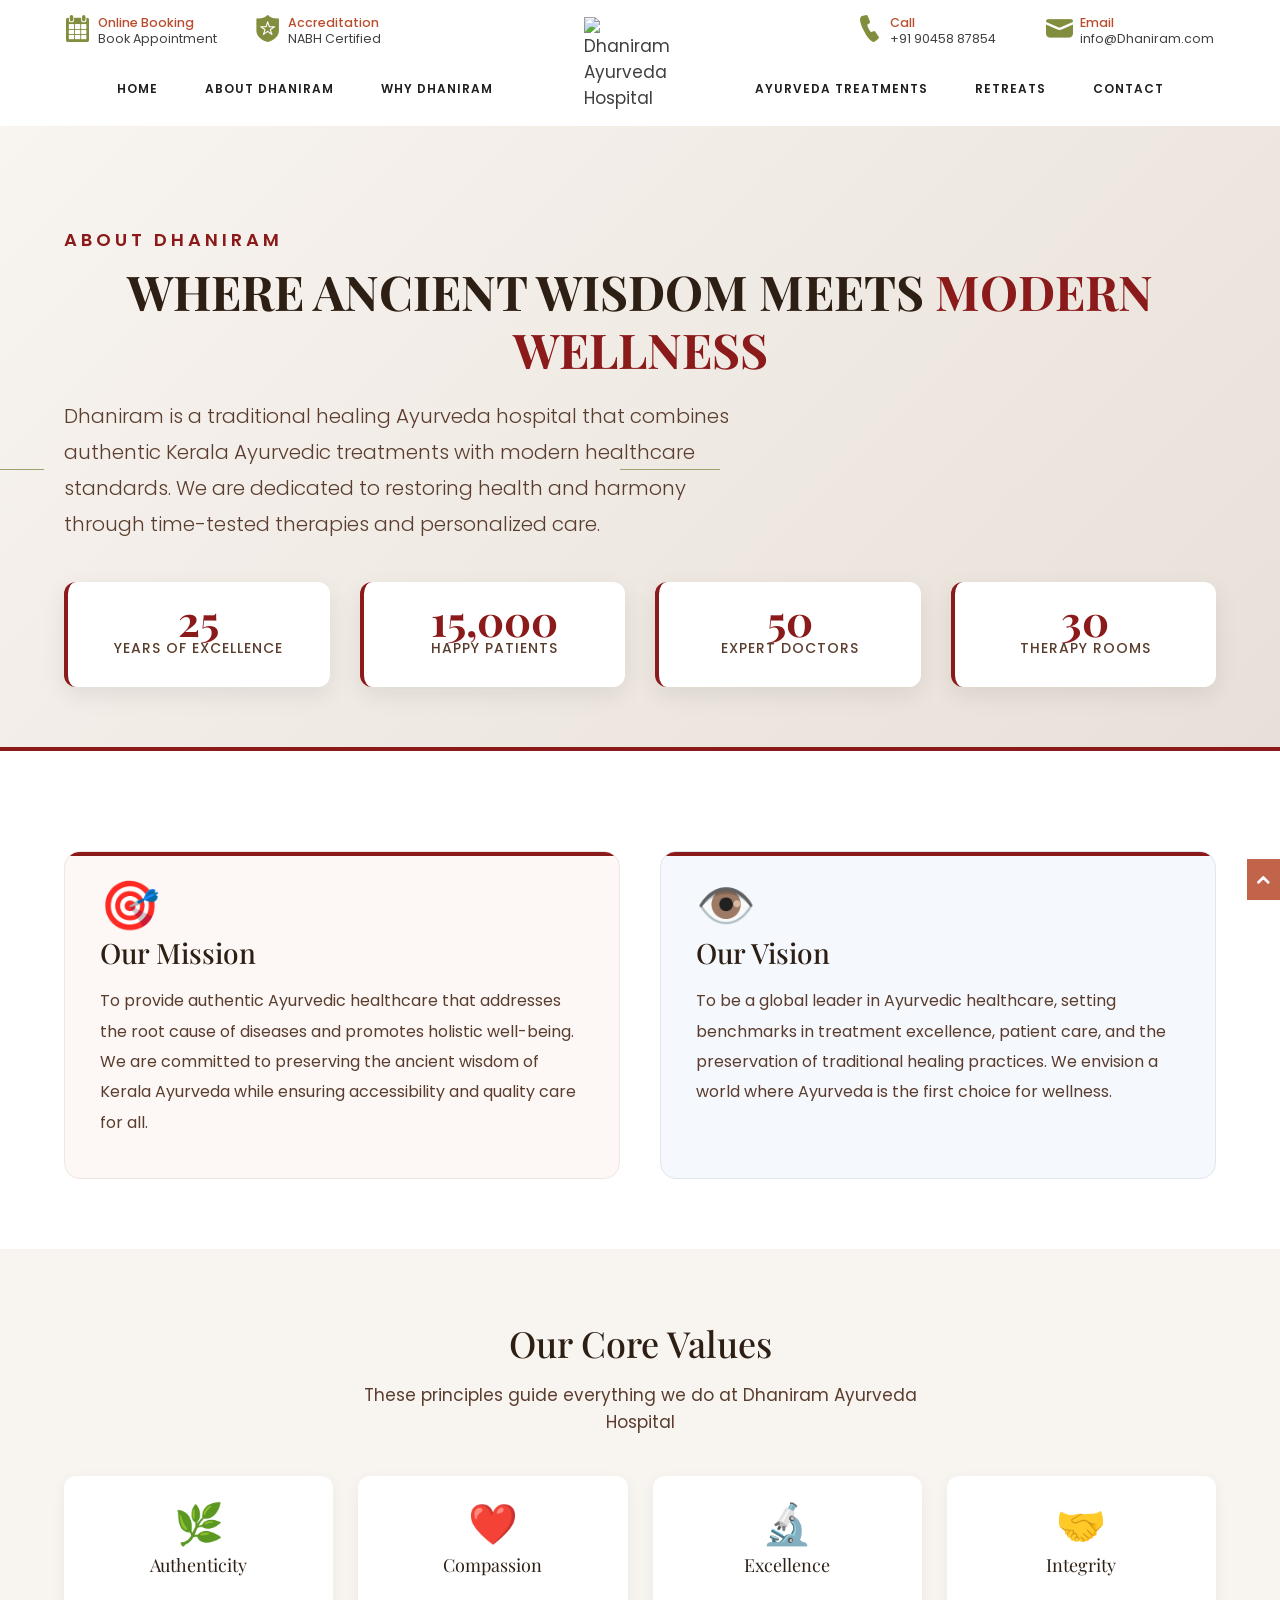
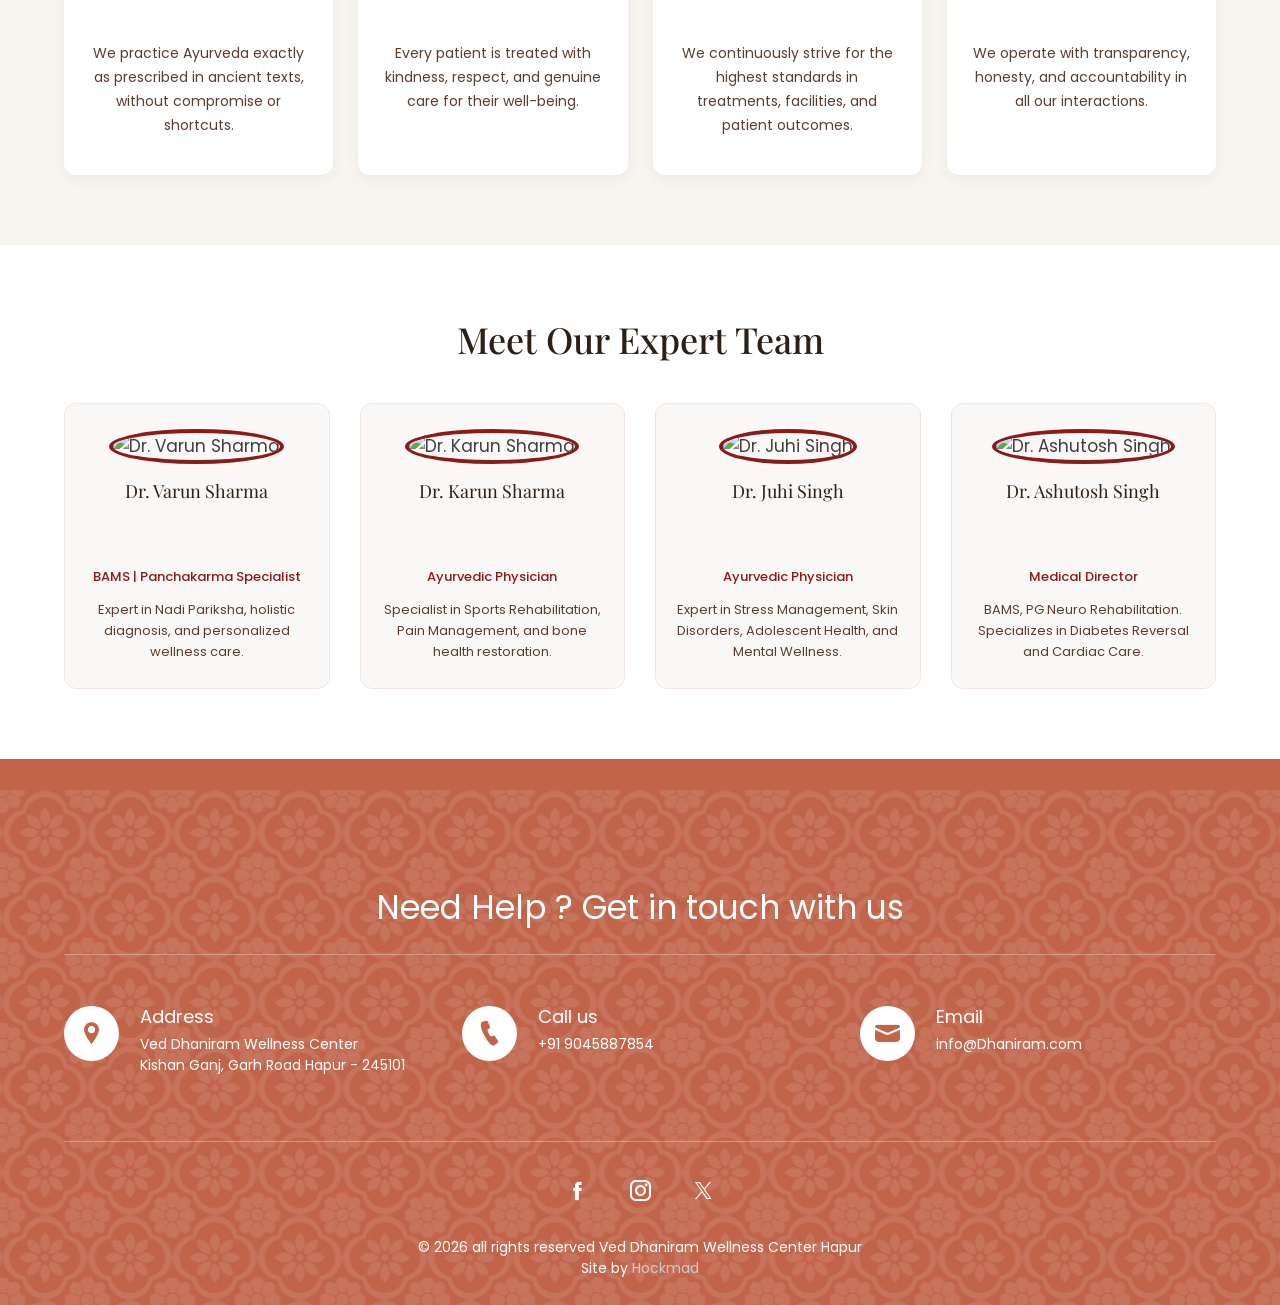
==== about.html @ 6f66ebea "Update about.html" ====
<!DOCTYPE html>
<html lang="en">

<head>
    <!-- End Google Tag Manager -->
    <meta charset="utf-8">
    <title>About Us - Dhaniram Kerala Ayurveda Hospital | Best Ayurveda Treatment Centre in Hapur, Hapur & Noida</title>
    <meta name="description"
        content="Dhaniram is a NABH Certified Kerala Ayurveda Hospital offering authentic Panchakarma, rejuvenation therapies, and specialized Ayurvedic treatments in Hapur, Hapur, Noida, and Hapur by experienced Kerala doctors." />
    <meta name="author" content="Dhaniram Ayurveda Centre">
    <link rel="shortcut icon" href="img/fav.ico">
    <meta name="viewport" content="width=device-width, initial-scale=1, maximum-scale=1" />
    <link href="css/main.css" rel="stylesheet" type="text/css">
    <link href="css/icofont.min.css" rel="stylesheet" type="text/css">
    <link href="css/navigation.css" rel="stylesheet" type="text/css">
    <link href="css/image-video-lightbox.css" rel="stylesheet" type="text/css">
    <link href="css/lightslider.css" rel="stylesheet" type="text/css">
    <link rel="preconnect" href="https://fonts.googleapis.com">
    <link rel="preconnect" href="https://fonts.gstatic.com" crossorigin>
    <link
        href="https://fonts.googleapis.com/css2?family=Playfair+Display:ital,wght@0,400..900;1,400..900&family=Poppins:ital,wght@0,100;0,200;0,300;0,400;0,500;0,600;0,700;0,800;0,900;1,100;1,200;1,300;1,400;1,500;1,600;1,700;1,800;1,900&display=swap"
        rel="stylesheet">

    <!-- Google tag (gtag.js) - Google Analytics -->
    <script async src="https://www.googletagmanager.com/gtag/js?id=UA-247515665-1">
    </script>
    <script>
        window.dataLayer = window.dataLayer || [];

        function gtag() {
            dataLayer.push(arguments);
        }
        gtag('js', new Date());
        gtag('config', 'UA-247515665-1');
    </script>

    <!--fix nav -->
    <script type="text/javascript" src="js/fix_nav.js"></script>
    <script type="text/javascript">
        $(document).ready(function () {

            var sidebar = $('.logowrap');
            var top = sidebar.offset().top - parseFloat(sidebar.css('marginTop'));

            $(window).scroll(function (event) {
                var ypos = $(this).scrollTop();
                if (ypos >= top) {
                    sidebar.addClass('fixed');
                } else {
                    sidebar.removeClass('fixed');
                }
            });



        });
    </script>

    <!--menu -->
    <script>
        $(function () {
            var html = $('html, body'),
                navContainer = $('.nav-container'),
                navToggle = $('.nav-toggle'),
                navDropdownToggle = $('.has-dropdown');

            // Nav toggle
            navToggle.on('click', function (e) {
                var $this = $(this);
                e.preventDefault();
                $this.toggleClass('is-active');
                navContainer.toggleClass('is-visible');
                html.toggleClass('nav-open');
            });

            // Nav dropdown toggle
            navDropdownToggle.on('click', function () {
                var $this = $(this);
                $this.toggleClass('is-active').children('ul').toggleClass('is-visible');
            });

            // Prevent click events from firing on children of navDropdownToggle
            navDropdownToggle.on('click', '*', function (e) {
                e.stopPropagation();
            });
        });
    </script>
    <!--menu end -->

    <style>
        /* ===== ABOUT PAGE CUSTOM STYLES ===== */
        .about-hero {
            padding: 100px 0 60px 0;
            background: linear-gradient(135deg, #f8f4f0 0%, #e8e0d8 100%);
            border-bottom: 4px solid #8b1a1a;
            margin-top: 0;
        }

        .about-hero .fixwrap {
            position: relative;
            z-index: 2;
        }

        .about-hero::before {
            content: '';
            position: absolute;
            top: 0;
            left: 0;
            right: 0;
            bottom: 0;
            /* background: url('https://res.cloudinary.com/kgqfbt78/image/upload/v1784278260/pic1_as47kx.jpg') center/cover no-repeat; */
            opacity: 0.08;
            z-index: 0;
        }

        .about-hero .heading {
            font-size: 18px;
            letter-spacing: 4px;
            text-transform: uppercase;
            color: #8b1a1a;
            font-weight: 600;
            display: block;
            margin-bottom: 10px;
        }

        .about-hero h1 {
            font-size: 48px;
            font-weight: 700;
            color: #2d1f14;
            font-family: 'Playfair Display', serif;
            margin-bottom: 20px;
            line-height: 1.2;
        }

        .about-hero h1 span {
            color: #8b1a1a;
        }

        .about-hero .subtitle {
            font-size: 20px;
            color: #5a3d2e;
            max-width: 700px;
            line-height: 1.8;
            font-weight: 300;
        }

        .about-stats {
            display: flex;
            gap: 30px;
            margin-top: 40px;
            flex-wrap: wrap;
        }

        .about-stats .stat-item {
            background: white;
            padding: 25px 35px;
            border-radius: 12px;
            box-shadow: 0 8px 25px rgba(0,0,0,0.08);
            text-align: center;
            flex: 1;
            min-width: 140px;
            transition: transform 0.3s ease, box-shadow 0.3s ease;
            border-left: 4px solid #8b1a1a;
        }

        .about-stats .stat-item:hover {
            transform: translateY(-5px);
            box-shadow: 0 15px 40px rgba(0,0,0,0.12);
        }

        .about-stats .stat-item .number {
            font-size: 42px;
            font-weight: 700;
            color: #8b1a1a;
            font-family: 'Playfair Display', serif;
            display: block;
        }

        .about-stats .stat-item .label {
            font-size: 14px;
            color: #5a3d2e;
            font-weight: 500;
            text-transform: uppercase;
            letter-spacing: 1px;
        }

        /* Mission Vision Section */
        .mission-vision {
            padding: 70px 0;
            background: white;
        }

        .mission-vision .mv-grid {
            display: grid;
            grid-template-columns: 1fr 1fr;
            gap: 40px;
            margin-top: 30px;
        }

        .mission-vision .mv-box {
            padding: 40px 35px;
            border-radius: 16px;
            transition: all 0.4s ease;
            position: relative;
            overflow: hidden;
        }

        .mission-vision .mv-box::before {
            content: '';
            position: absolute;
            top: 0;
            left: 0;
            right: 0;
            height: 4px;
            background: #8b1a1a;
            transition: height 0.4s ease;
        }

        .mission-vision .mv-box:hover::before {
            height: 6px;
        }

        .mission-vision .mv-box.mission {
            background: #fdf8f5;
            border: 1px solid #f0e6df;
        }

        .mission-vision .mv-box.vision {
            background: #f5f8fd;
            border: 1px solid #dfe6f0;
        }

        .mission-vision .mv-box .icon {
            font-size: 48px;
            color: #8b1a1a;
            margin-bottom: 15px;
            display: block;
        }

        .mission-vision .mv-box h3 {
            font-size: 28px;
            font-family: 'Playfair Display', serif;
            color: #2d1f14;
            margin-bottom: 15px;
        }

        .mission-vision .mv-box p {
            color: #5a3d2e;
            line-height: 1.9;
            font-size: 16px;
        }

        /* Values Section */
        .values-section {
            padding: 70px 0;
            background: #f8f4f0;
        }

        .values-section .section-title {
            text-align: center;
            font-size: 36px;
            font-family: 'Playfair Display', serif;
            color: #2d1f14;
            margin-bottom: 15px;
        }

        .values-section .section-subtitle {
            text-align: center;
            color: #5a3d2e;
            max-width: 600px;
            margin: 0 auto 40px auto;
            font-size: 17px;
        }

        .values-grid {
            display: grid;
            grid-template-columns: repeat(4, 1fr);
            gap: 25px;
        }

        .values-grid .value-item {
            background: white;
            padding: 35px 25px;
            text-align: center;
            border-radius: 12px;
            box-shadow: 0 4px 15px rgba(0,0,0,0.05);
            transition: all 0.3s ease;
            border-bottom: 3px solid transparent;
        }

        .values-grid .value-item:hover {
            transform: translateY(-8px);
            box-shadow: 0 12px 35px rgba(0,0,0,0.1);
            border-bottom-color: #8b1a1a;
        }

        .values-grid .value-item .icon {
            font-size: 40px;
            color: #8b1a1a;
            display: block;
            margin-bottom: 15px;
        }

        .values-grid .value-item h4 {
            font-size: 18px;
            color: #2d1f14;
            margin-bottom: 10px;
        }

        .values-grid .value-item p {
            font-size: 14px;
            color: #5a3d2e;
            line-height: 1.7;
        }

        /* Team Section */
        .team-about {
            padding: 70px 0;
            background: white;
        }

        .team-about .section-title {
            text-align: center;
            font-size: 36px;
            font-family: 'Playfair Display', serif;
            color: #2d1f14;
            margin-bottom: 40px;
        }

        .team-about .team-grid {
            display: grid;
            grid-template-columns: repeat(4, 1fr);
            gap: 30px;
        }

        .team-about .team-card {
            text-align: center;
            padding: 25px 20px;
            border-radius: 12px;
            transition: all 0.3s ease;
            background: #faf8f6;
            border: 1px solid #f0e6df;
        }

        .team-about .team-card:hover {
            transform: translateY(-5px);
            box-shadow: 0 10px 30px rgba(0,0,0,0.08);
        }

        .team-about .team-card img {
            width: 120px;
            height: 120px;
            border-radius: 50%;
            object-fit: cover;
            border: 4px solid #8b1a1a;
            margin-bottom: 15px;
        }

        .team-about .team-card h4 {
            font-size: 18px;
            color: #2d1f14;
            margin-bottom: 5px;
        }

        .team-about .team-card .designation {
            font-size: 13px;
            color: #8b1a1a;
            font-weight: 500;
        }

        .team-about .team-card p {
            font-size: 13px;
            color: #5a3d2e;
            margin-top: 10px;
            line-height: 1.6;
        }

        /* Responsive */
        @media (max-width: 1024px) {
            .values-grid { grid-template-columns: repeat(2, 1fr); }
            .team-about .team-grid { grid-template-columns: repeat(2, 1fr); }
        }

        @media (max-width: 768px) {
            .about-hero { padding: 80px 0 40px 0; }
            .about-hero h1 { font-size: 32px; }
            .about-stats { flex-direction: column; }
            .about-stats .stat-item { min-width: auto; }
            .mission-vision .mv-grid { grid-template-columns: 1fr; }
            .values-grid { grid-template-columns: 1fr 1fr; }
            .team-about .team-grid { grid-template-columns: 1fr 1fr; }
        }

        @media (max-width: 480px) {
            .values-grid { grid-template-columns: 1fr; }
            .team-about .team-grid { grid-template-columns: 1fr; }
            .about-hero h1 { font-size: 26px; }
            .about-hero .subtitle { font-size: 16px; }
        }

        /* Animations */
        .fade-in {
            opacity: 0;
            transform: translateY(30px);
            transition: opacity 0.6s ease, transform 0.6s ease;
        }

        .fade-in.visible {
            opacity: 1;
            transform: translateY(0);
        }

        .fade-in.delay-1 { transition-delay: 0.1s; }
        .fade-in.delay-2 { transition-delay: 0.2s; }
        .fade-in.delay-3 { transition-delay: 0.3s; }
        .fade-in.delay-4 { transition-delay: 0.4s; }
    </style>

</head>

<body>
    <!-- Google Tag Manager (noscript) -->
    <noscript><iframe src="https://www.googletagmanager.com/ns.html?id=GTM-WTBFT28H" height="0" width="0"
            style="display:none;visibility:hidden"></iframe></noscript>
    <!-- End Google Tag Manager (noscript) -->

    <!-- ====== TOP BAR ====== -->
    <div class="top1bar">
        <div class="top1bar-cells"><i class="icofont-ui-calendar"></i><strong>Online Booking</strong> Book Appointment
        </div>
        <div class="top1bar-cells"><i class="icofont-cop-badge"></i><strong>Accreditation</strong>NABH Certified</div>
        <div class="top1bar-cells"><i class="icofont-ui-call"></i><strong>Call</strong>+91 90458 87854</div>
        <div class="top1bar-cells"><i class="icofont-ui-message"></i><strong>Email</strong>info@Dhaniram.com</div>
    </div>

    <!-- ====== NAVBAR / LOGO ====== -->
    <div class="logowrap">
        <div class="mob-logo"><a href="http://www.Dhaniram.com"><img
                    src="https://res.cloudinary.com/kgqfbt78/image/upload/v1784277802/WhatsApp_Image_2026-07-16_at_21.31.47_lyb95e.jpg"
                    width="145" height="121" alt="Dhaniram ayurveda hospital logo"></a></div>
        <div class="callbtn"><a href="tel:+917042350500"></a></div>
        <div id="menu">
            <nav class="nav is-fixed" role="navigation">
                <div class="wrapper wrapper-flush">
                    <button class="nav-toggle">
                        <div class="icon-menu"> <span class="line line-1"></span> <span class="line line-2"></span>
                            <span class="line line-3"></span> </div>
                    </button>
                    <div class="nav-container">
                        <ul class="nav-menu menu">
                            <li class="menu-item"> <a href="index.html" class="menu-link">Home</a> </li>
                            <li class="menu-item"> <a href="about.html" class="menu-link">About Dhaniram</a> </li>
                            <li class="menu-item"> <a href="dhaniram.html" class="menu-link">Why Dhaniram</a> </li>
                            <li class="logo"><img
                                    src="https://res.cloudinary.com/kgqfbt78/image/upload/v1784277802/WhatsApp_Image_2026-07-16_at_21.31.47_lyb95e.jpg"
                                    alt="Dhaniram Ayurveda Hospital"> </li>
                            <li class="menu-item"> <a href="#" class="menu-link">Ayurveda Treatments</a></li>
                            <li class="menu-item"> <a href="packages.html" class="menu-link">Retreats</a> </li>
                            <li class="menu-item"> <a href="contact-us.html" class="menu-link">Contact</a> </li>
                        </ul>
                    </div>
                </div>
            </nav>
        </div>
    </div>

    <!-- ====== ABOUT PAGE CONTENT ====== -->
    
    <!-- HERO SECTION -->
    <div class="about-hero">
        <div class="fixwrap">
            <span class="heading fade-in visible">About Dhaniram</span>
            <h1 class="fade-in visible delay-1">Where Ancient Wisdom Meets <span>Modern Wellness</span></h1>
            <p class="subtitle fade-in visible delay-2">
                Dhaniram is a traditional healing Ayurveda hospital that combines authentic Kerala Ayurvedic 
                treatments with modern healthcare standards. We are dedicated to restoring health and harmony 
                through time-tested therapies and personalized care.
            </p>

            <!-- Stats -->
            <div class="about-stats fade-in visible delay-3">
                <div class="stat-item">
                    <span class="number" data-count="25">0</span>
                    <span class="label">Years of Excellence</span>
                </div>
                <div class="stat-item">
                    <span class="number" data-count="15000">0</span>
                    <span class="label">Happy Patients</span>
                </div>
                <div class="stat-item">
                    <span class="number" data-count="50">0</span>
                    <span class="label">Expert Doctors</span>
                </div>
                <div class="stat-item">
                    <span class="number" data-count="30">0</span>
                    <span class="label">Therapy Rooms</span>
                </div>
            </div>
        </div>
    </div>

    <!-- MISSION & VISION -->
    <div class="mission-vision">
        <div class="fixwrap">
            <div class="mv-grid">
                <div class="mv-box mission fade-in">
                    <span class="icon">🎯</span>
                    <h3>Our Mission</h3>
                    <p>
                        To provide authentic Ayurvedic healthcare that addresses the root cause of diseases 
                        and promotes holistic well-being. We are committed to preserving the ancient wisdom 
                        of Kerala Ayurveda while ensuring accessibility and quality care for all.
                    </p>
                </div>
                <div class="mv-box vision fade-in delay-1">
                    <span class="icon">👁️</span>
                    <h3>Our Vision</h3>
                    <p>
                        To be a global leader in Ayurvedic healthcare, setting benchmarks in treatment 
                        excellence, patient care, and the preservation of traditional healing practices. 
                        We envision a world where Ayurveda is the first choice for wellness.
                    </p>
                </div>
            </div>
        </div>
    </div>

    <!-- VALUES -->
    <div class="values-section">
        <div class="fixwrap">
            <h2 class="section-title fade-in">Our Core Values</h2>
            <p class="section-subtitle fade-in delay-1">
                These principles guide everything we do at Dhaniram Ayurveda Hospital
            </p>
            <div class="values-grid">
                <div class="value-item fade-in">
                    <span class="icon">🌿</span>
                    <h4>Authenticity</h4>
                    <p>We practice Ayurveda exactly as prescribed in ancient texts, without compromise or shortcuts.</p>
                </div>
                <div class="value-item fade-in delay-1">
                    <span class="icon">❤️</span>
                    <h4>Compassion</h4>
                    <p>Every patient is treated with kindness, respect, and genuine care for their well-being.</p>
                </div>
                <div class="value-item fade-in delay-2">
                    <span class="icon">🔬</span>
                    <h4>Excellence</h4>
                    <p>We continuously strive for the highest standards in treatments, facilities, and patient outcomes.</p>
                </div>
                <div class="value-item fade-in delay-3">
                    <span class="icon">🤝</span>
                    <h4>Integrity</h4>
                    <p>We operate with transparency, honesty, and accountability in all our interactions.</p>
                </div>
            </div>
        </div>
    </div>

    <!-- OUR TEAM -->
    <div class="team-about">
        <div class="fixwrap">
            <h2 class="section-title fade-in">Meet Our Expert Team</h2>
            <div class="team-grid">
                <div class="team-card fade-in">
                    <img src="https://res.cloudinary.com/kgqfbt78/image/upload/v1784281268/doctor4_bwdzwc.jpg" alt="Dr. Varun Sharma">
                    <h4>Dr. Varun Sharma</h4>
                    <div class="designation">BAMS | Panchakarma Specialist</div>
                    <p>Expert in Nadi Pariksha, holistic diagnosis, and personalized wellness care.</p>
                </div>
                <div class="team-card fade-in delay-1">
                    <img src="https://res.cloudinary.com/kgqfbt78/image/upload/v1784281268/doctor3_ahp5kx.jpg" alt="Dr. Karun Sharma">
                    <h4>Dr. Karun Sharma</h4>
                    <div class="designation">Ayurvedic Physician</div>
                    <p>Specialist in Sports Rehabilitation, Pain Management, and bone health restoration.</p>
                </div>
                <div class="team-card fade-in delay-2">
                    <img src="https://res.cloudinary.com/kgqfbt78/image/upload/v1784281268/doctor1_mozckg.jpg" alt="Dr. Juhi Singh">
                    <h4>Dr. Juhi Singh</h4>
                    <div class="designation">Ayurvedic Physician</div>
                    <p>Expert in Stress Management, Skin Disorders, Adolescent Health, and Mental Wellness.</p>
                </div>
                <div class="team-card fade-in delay-3">
                    <img src="https://res.cloudinary.com/kgqfbt78/image/upload/v1784281741/doctor4_flq5jp.jpg" alt="Dr. Ashutosh Singh">
                    <h4>Dr. Ashutosh Singh</h4>
                    <div class="designation">Medical Director</div>
                    <p>BAMS, PG Neuro Rehabilitation. Specializes in Diabetes Reversal and Cardiac Care.</p>
                </div>
            </div>
        </div>
    </div>

    <!-- ====== FOOTER ====== -->
    <div class="footer-top">
        <div class="fixwrap">
            <div class="page-caption2">Need Help ? Get in touch with us</div>
            <div class="footer">
                <div class="footer-3-col"><i class="icofont-location-pin"></i><strong>Address</strong>Ved Dhaniram
                    Wellness Center<br> Kishan Ganj, Garh Road Hapur - 245101</div>
                <div class="footer-3-col"><i class="icofont-ui-call"></i><strong>Call us</strong>+91 9045887854</div>
                <div class="footer-3-col"><i class="icofont-ui-message"></i><strong>Email</strong> info@Dhaniram.com
                </div>
            </div>
            <div class="social"> <a href="https://www.facebook.com/DhaniramAyurvedic/" target="_blank"><i
                        class="icofont-facebook"></i></a><a href="https://www.instagram.com/Dhaniramayurveda/"
                    target="_blank"><i class="icofont-instagram"></i></a><a href="https://x.com/Dhaniram1"
                    target="_blank"><i class="icofont-x"></i></a></div>
            <br> © 2026 all rights reserved Ved Dhaniram Wellness Center Hapur<br> Site by <a
                href="https://www.hockmad.in" title="Best Web Designer in India" target="_blank">Hockmad</a>
        </div>
    </div>

    <!-- ====== BACK TO TOP ====== -->
    <div id="back-top"><a href="#top"><i class="icofont-rounded-up"></i></a></div>

    <!-- ====== JAVASCRIPT FILES ====== -->
    <!-- slider jQuery -->
    <script type="text/javascript" src="js/slider/jquery.min.js"></script>
    <script type="text/javascript" src="js/slider/jquery.mobile.customized.min.js"></script>
    <script type="text/javascript" src="js/slider/jquery.easing.1.3.js"></script>
    <script type="text/javascript" src="js/slider/camera.js"></script>

    <!-- thumbslider jQuery -->
    <script src="js/lightslider/lightslider.js"></script>

    <!-- gallery lightbox -->
    <script src="js-lightbox/valde.min.js"></script>
    <script src="js-lightbox/glightbox.js"></script>
    <script>
        var lightbox = GLightbox();
        lightbox.on('open', (target) => {
            console.log("lightbox opened");
        });
        var lightboxDescription = GLightbox({
            selector: '.glightbox2',
        });
        var lightboxVideo = GLightbox({
            selector: '.glightbox3'
        });
        lightboxVideo.on('slide_changed', ({
            prev,
            current
        }) => {
            console.log("Prev slide", prev);
            console.log("Current slide", current);

            const {
                index,
                slide,
                player
            } = current;

            if (player) {
                if (!player.ready) {
                    player.on('ready', event => {});
                }
                player.on('play', event => {
                    console.log("Started play");
                });
                player.on('volumechange', event => {
                    console.log("Volume change");
                });
                player.on('ended', event => {
                    console.log("Video ended");
                });
            }
        });

        var lightboxInlineIframe = GLightbox({
            'selector': '.glightbox4'
        });
    </script>

    <!-- ====== ANIMATION & COUNTER SCRIPTS ====== -->
    <script>
        // ===== FADE IN ON SCROLL =====
        document.addEventListener('DOMContentLoaded', function() {
            const fadeElements = document.querySelectorAll('.fade-in');
            
            const observer = new IntersectionObserver((entries) => {
                entries.forEach(entry => {
                    if (entry.isIntersecting) {
                        entry.target.classList.add('visible');
                    }
                });
            }, {
                threshold: 0.1,
                rootMargin: '0px 0px -50px 0px'
            });

            fadeElements.forEach(el => {
                if (!el.classList.contains('visible')) {
                    observer.observe(el);
                }
            });
        });

        // ===== COUNTER ANIMATION =====
        document.addEventListener('DOMContentLoaded', function() {
            const counters = document.querySelectorAll('.stat-item .number');
            
            function animateCounter(counter) {
                const target = parseInt(counter.getAttribute('data-count'));
                const duration = 2000;
                const step = Math.max(1, Math.floor(target / 60));
                let current = 0;
                
                const updateCounter = () => {
                    current += step;
                    if (current >= target) {
                        counter.textContent = target.toLocaleString();
                        return;
                    }
                    counter.textContent = current.toLocaleString();
                    requestAnimationFrame(updateCounter);
                };
                
                // Start animation when stat item comes into view
                const parent = counter.closest('.stat-item');
                const observer = new IntersectionObserver((entries) => {
                    entries.forEach(entry => {
                        if (entry.isIntersecting && counter.textContent === '0') {
                            updateCounter();
                        }
                    });
                }, { threshold: 0.5 });
                
                observer.observe(parent);
            }
            
            counters.forEach(animateCounter);
        });
    </script>

</body>

</html>
---- css/main.css ----
@charset "utf-8";
@import "design.css";
@import "slider.css";
---- css/navigation.css ----
@charset "utf-8";
.wrapper-flush {
    width: 55px;
    float: right;
}

.nav {
    position: fixed;
    top: 0;
    width: 100%;
    z-index: 10000;
    left: 0;
    line-height: normal
}

.nav-container {
    position: fixed;
    top: 60px;
    z-index: 999;
    overflow-y: auto;
    visibility: hidden;
    width: 100%;
    height: 100%;
    min-height: 100%;
    margin: 0;
    padding: 0;
    -webkit-transition: all 311ms cubic-bezier(.645, .045, .355, 1) 0s;
    transition: all 311ms cubic-bezier(.645, .045, .355, 1) 0s;
    -webkit-transform: translateX(-100%);
    -ms-transform: translateX(-100%);
    transform: translateX(-100%);
    -webkit-overflow-scrolling: touch;
    left: 0
}

.nav-container.is-visible {
    visibility: visible;
    -webkit-transform: translateY(0);
    -ms-transform: translateY(0);
    transform: translateY(0)
}

.nav-toggle {
    line-height: 1;
    display: inline-block;
    padding: 1.25rem 1rem;
    z-index: 99999999;
    position: relative;
    border: none
}

button {
    background-color: rgba(0, 0, 0, 0);
    top: 0px;
    right: 37px;
}

button:active {
    border-style: none
}

.n-wrap.fixed button {
    top: -3px;
}

:focus {
    outline: -webkit-focus-ring-color auto 0
}

.nav-toggle .icon-menu {
    position: relative;
    display: inline-block;
    width: 28px;
    height: 20px;
    vertical-align: middle;
    fill: none
}

.icon-menu .line {
    position: absolute;
    left: 0;
    display: block;
    width: 100%;
    height: 2px;
    -webkit-transition: all .25s cubic-bezier(.645, .045, .355, 1);
    transition: all .25s cubic-bezier(.645, .045, .355, 1);
    -webkit-transition-timing-function: cubic-bezier(0.645, 0.045, 0.355, 1.000);
    transition-timing-function: cubic-bezier(0.645, 0.045, 0.355, 1.000);
    background-color: #cc5636
}

.icon-menu .line-1 {
    top: 0
}

.is-active .icon-menu .line-1 {
    -webkit-transform: translateY(8px) translateX(0) rotate(45deg);
    -ms-transform: translateY(8px) translateX(0) rotate(45deg);
    transform: translateY(8px) translateX(0) rotate(45deg);
    background-color: #6da222
}

.icon-menu .line-2 {
    top: 50%;
    margin-top: -2px;
    width: 130%;
    left: -8px;
}

.is-active .icon-menu .line-2 {
    opacity: 0
}

.icon-menu .line-3 {
    bottom: 0;
    top: 16.5px
}

.is-active .icon-menu .line-3 {
    -webkit-transform: translateY(-8px) translateX(0) rotate(-45deg);
    -ms-transform: translateY(-8px) translateX(0) rotate(-45deg);
    transform: translateY(-8px) translateX(0) rotate(-45deg);
    background-color: #6da222
}

.menu {
    list-style: none;
    margin: 0;
    padding: 0;
    text-align: left;
    background-color: none
}

.nav-menu {
    -webkit-user-select: none;
    -moz-user-select: none;
    -ms-user-select: none;
    user-select: none
}

.nav-menu>.menu-item:last-child {
    border-bottom-width: 1px;
    border-bottom-style: solid;
    border-bottom-color: rgba(255, 255, 255, 0.2)
}

.nav-menu>.menu-item.is-active,
.nav-menu>.menu-item:hover {
    color: #fff
}

.nav-menu .menu-link {
    display: block;
    text-decoration: none;
    color: #1F1F1F;
    font-size: 15px;
    font-weight: 600;
    letter-spacing: 1px;
    padding-right: 21px;
    padding-left: 21px;
    text-transform: uppercase;
}

.nav-menu .menu-link:hover {
    color: #c1644a;
}

.has-dropdown {
    position: relative;
    cursor: pointer;
    color: #ac4828;
}

.has-dropdown>.menu-link {
    display: inline-block;
}

.has-dropdown:after {
    font-size: 21px;
    position: absolute;
    top: 11px;
    right: 1rem;
    bottom: 0;
    content: "+";
    color: #fff;
    line-height: normal;
    font-weight: bold;
    width: 100%;
    display: block;
    text-align: right;
    height: 33px;
}

.has-dropdown.is-active:after {
    content: "\2013"
}

.nav-dropdown {
    display: none;
    padding-right: 7px;
    padding-left: 7px;
}

.has-dropdown.is-active>.nav-dropdown {
    display: block;
    background-color: #343434;
}

.nav-dropdown .nav-dropdown {}

.nav-dropdown .menu-item {
    border-bottom: solid 1px rgba(255, 255, 255, 0.1);
}

.nav-dropdown .menu-item:last-child {
    border: none;
}

.nav-dropdown .menu-link {
    padding-right: 21px;
    padding-left: 21px;
    padding-top: 9px;
    padding-bottom: 9px;
    font-size: 12px;
    font-weight: 400;
    color: #fff;
    text-transform: capitalize;
}

.nav-dropdown .menu-item .menu-link:hover {
    color: #fff;
    background-color: #c1644a;
}

.content {
    margin-top: 60px
}

.content .wrapper {
    padding: 1rem 0
}

.nav-megamenu {
    display: none;
}

.has-dropdown.is-active>.nav-megamenu {
    display: block;
    background-color: #17388b;
    padding-left: 4%;
}

.nav-megamenu .nav-megamenu {}

.nav-megamenu .menu-item {
    border-color: rgba(255, 255, 255, 0.5)
}

.deksopstart------------------------------------------------> {}

@media (min-width:960px) {
    .wrapper-flush {
        width: 100%;
        float: left;
    }
    .nav,
    .nav-container,
    .nav-container.is-visible {
        position: static;
        top: auto;
        left: auto;
        z-index: auto;
        -webkit-transform: translateX(0);
        -ms-transform: translateX(0);
        transform: translateX(0)
    }
    .nav-container,
    .nav-container.is-visible {
        visibility: visible;
        height: auto;
        min-height: 0;
        overflow-y: visible
    }
    .nav-toggle {
        display: none
    }
    .nav-menu>.menu-item,
    .nav-menu>.menu-item.is-active {
        display: inline-block;
        background-color: transparent;
        border: 0
    }
    .nav-menu>.menu-item:last-child {
        border: 0
    }
    .nav-menu .menu-item {
        -webkit-transition: background-color .15s ease-in-out, color .15s ease-in-out;
        transition: background-color .15s ease-in-out, color .15s ease-in-out
    }
    .has-dropdown:after {
        content: "+" !important
    }
    .nav-menu>.has-dropdown:after {
        position: absolute;
        top: 50%;
        right: -2px;
        width: 0;
        height: 0;
        margin-top: -2px;
        margin-left: 4px;
        content: "+";
        border-top-width: 5px;
        border-right-width: 5px;
        border-bottom-width: 0;
        border-left-width: 5px;
        border-top-style: solid;
        border-right-style: solid;
        border-bottom-style: solid;
        border-left-style: solid;
        border-top-color: #13b6fe;
        border-right-color: transparent;
        border-bottom-color: transparent;
        border-left-color: transparent;
        display: none
    }
    .has-dropdown>.menu-link {
        padding-right: auto
    }
    .nav-dropdown {
        display: block;
        opacity: 0;
        position: absolute;
        top: 175%;
        width: 290px;
        margin: 0;
        background-color: #535736;
        visibility: hidden;
        text-transform: capitalize;
        padding-top: 21px;
        padding-bottom: 11px;
        transform: translateX(0px) translateY(11px);
        transition: all ease 311ms;
        box-shadow: 0 15px 11px -11px #000;
        border-radius: 5px;
    }
    .nav-dropdown:before {
        border: 11px solid rgba(255, 255, 255, 0);
        border-bottom-color: #535736;
        content: '';
        position: absolute;
        top: -21px;
        z-index: 9999;
        left: 18%;
    }
    .morewidth {
        width: 1200%;
        left: -200%;
    }
    .has-dropdown:hover>.nav-dropdown {
        visibility: visible;
        opacity: 1;
        -webkit-transition-delay: 0s;
        transition-delay: 0s;
        transform: translateX(0px) translateY(0px);
    }
    .nav-dropdown .menu-item {}
    .nav-dropdown .menu-item:last-child {
        border-bottom-style: none;
    }
    .nav-dropdown .menu-item:hover,
    .nav-dropdown .nav-dropdown .menu-item:hover {}
    .nav-dropdown .nav-dropdown,
    .nav-dropdown .nav-dropdown .menu-item {}
    .content {
        margin-top: 0
    }
    .n-wrap.fixed .nav-megamenu {
        left: -395%;
        top: 100%;
    }
    .n-wrap.fixed .nav-megamenu:before {
        display: none;
    }
    .n-wrap.fixed .nav-dropdown {
        top: 100%;
    }
    .n-wrap.fixed .nav-dropdown:before {
        display: none;
    }
    .has-dropdown:hover>.nav-megamenu {
        visibility: visible;
        opacity: 1;
        -webkit-transition-delay: 0s;
        transition-delay: 0s;
        transform: translateX(0px) translateY(0px);
    }
    .nav-megamenu .menu-item {
        border: 0
    }
    .nav-megamenu .menu-item:hover,
    .nav-megamenu .nav-megamenu .menu-item:hover {}
    .nav-megamenu .nav-megamenu,
    .nav-megamenu .nav-megamenu .menu-item {
        background-color: red
    }
}

.deksopend------------------------------------------------> {}

.mob-start-----------------------------------------------> {}

@media (max-width:960px) {
    .nav-menu .menu-item {
        border-bottom: solid 1px rgba(255, 255, 255, 0.2)
    }
    .nav-container {
        background-color: #202020;
        top: 0;
        z-index: 1;
        width: 100%;
        padding-top: 130px;
        padding-right: 9%;
        padding-bottom: 9%;
        padding-left: 9%;
        height: 100vh;
    }
    .nav-menu .menu-link {
        color: #fff;
        font-size: 15px;
        padding-top: 19px;
        padding-bottom: 19px;
        font-weight: 400;
        padding-left: 21px;
    }
    .nav-menu .menu-link:hover {
        color: #70a12b
    }
    .megacells span {
        font-size: 18px;
        color: #FFB424;
        border-bottom-style: none;
        font-weight: normal;
        position: relative;
        display: block;
        padding-top: 21px;
        padding-bottom: 21px;
    }
}

/*Mobile End*/

@media (max-width:1600px) {
    .nav-megamenu {
        width: 1390%;
        left: -360%;
    }
    .n-wrap.fixed .nav-megamenu {
        left: -360%;
    }
    .nav-megamenu:before {
        left: 29%;
    }
}

/*zoom mode 125 */

@media (min-width: 767px) and (max-width:1599px) {
    .nav-megamenu {
        width: 1350%;
        left: -360%;
    }
    .n-wrap.fixed .nav-megamenu {
        left: -360%;
    }
    .nav-megamenu:before {
        left: 29%;
        top: -20px;
    }
}

/*zoom mode 125 end*/

@media (max-width:1440px) {
    .nav-menu .menu-link {
        font-size: 14px;
    }
}

@media (max-width:1286px) {
    .nav-menu .menu-link {
        font-size: 12px;
    }
}

@media (max-width:1024px) {
    .nav-menu .menu-link {
        font-size: 12px;
        letter-spacing: 0
    }
    .nav-megamenu {
        width: 100%;
        left: 0%;
    }
}

@media (max-width:540px) {
    button {
        top: 5px;
        right: 15px;
    }
    .logowrap.fixed button {
        top: -10px;
    }
}

@media screen and (max-width:930px) and (orientation: landscape) {
    .wrapper-flush {
        width: 55px;
    }
}
---- css/lightslider.css ----
.lSSlideOuter,
.lSSlideOuter .lSPager.lSGallery {
    -webkit-touch-callout: none;
    -khtml-user-select: none;
    overflow: hidden
}

.lSSlideOuter .lSPager,
.lSSlideOuter .lightSlider,
ul {
    padding-left: 0;
    list-style: none
}

ul {
    margin: 0
}

.content-slider li {
    background-color: #2b1c2b;
    text-align: center;
    color: #fff;
    position: relative
}

/*! lightslider - v1.1.3 - 2015-04-14
* https://github.com/sachinchoolur/lightslider
* Copyright (c) 2015 Sachin N; Licensed MIT */

.lSSlideOuter {
    -webkit-user-select: none;
    -moz-user-select: none;
    -ms-user-select: none;
    user-select: none
}

.gallery img {
    width: 100%;
    display: block;
    height: auto;
    transition: 555ms ease-in-out;
}

.lSAction>a,
.testi-cell:before {
    width: 45px;
    height: 45px;
    position: absolute
}

.gallery li {
    position: relative;
    overflow: hidden;
    background-color: #333333;
    outline: solid 2px rgba(255, 255, 255, 0.7);
    outline-offset: -20px;
}

.gallery li:hover {
    outline-offset: -10px;
}

.portfoliotext {
    position: absolute;
    left: 5%;
    z-index: 99;
    transition: 255ms ease-in-out;
    font-size: 21px;
    font-weight: normal;
    top: 83%;
    color: #000000;
    background-color: #e6ce02;
    width: 200px;
    padding-top: 11px;
    padding-bottom: 11px;
    padding-left: 21px;
    text-align: left;
}

.gallery li:hover .portfoliotext {
    color: #fff;
    top: 80%;
    background-color: #009933;
}

.gallery li:hover img {
    opacity: 0.7;
    transform: scale(1.2)
}

.roompic .item #image-gallery li:hover img {
    transform: scale(1.02);
    opacity: 1;
}

.roompic .lSAction>a {
    background-image: url('../images/controls.png');
    cursor: pointer;
    z-index: 99;
    opacity: .7;
    bottom: 48%;
    text-align: center;
    display: inline-block
}

.lSSlideOuter .lSPager.lSGallery:after,
.lSSlideOuter .lSPager.lSGallery:before,
.lightSlider:after,
.lightSlider:before {
    content: " ";
    display: table
}

.testi-cell {
    width: 100%;
    font-size: 16px;
    line-height: 24px;
    position: relative;
    margin-bottom: 35px;
    overflow: hidden;
    color: #fff;
    background-color: #000;
    border-radius: 5px;
}

.testidesc {
    position: absolute;
    z-index: 5;
    bottom: 10%;
    padding: 3em;
    transition: all ease 222ms;
}

.testi-cell:hover .testidesc {
    bottom: 15%;
}

.testi-cell h2 {
    color: #fff;
    font-size: 25px;
    font-weight: 400;
    position: relative;
    border-bottom: none;
    padding-bottom: 0px;
    margin-bottom: 19px;
}

.testi-cell h2:before {
    position: absolute;
    content: '';
    width: 80%;
    height: 40px;
    background: linear-gradient(90deg, rgba(207, 99, 69, 1) 27%, rgba(207, 99, 69, 0) 100%);
    z-index: -1;
    margin-left: -21px;
    border-radius: 25px;
}

.testi-cell img {
    width: 100%;
    height: 420px;
    transition: all ease 522ms;
    vertical-align: top;
    object-fit: cover;
}

.testi-cell:hover img {
    transform: scale(1.1);
    opacity: 0.5
}

.testi-cell strong {
    padding-top: 21px;
    padding-bottom: 21px;
    display: block;
    background-image: url(../images/white-line.png);
    background-repeat: no-repeat;
    background-position: left bottom
}

#team li img {
    border-radius: 50%;
    height: auto;
    width: 100%;
    border: 11px solid rgba(204, 204, 204, .3);
    transition: 222ms
}

#team li:hover img {
    border: 11px solid #959a73
}

.item #team li {
    padding: 3em;
    padding-top: 0px;
}

.drname {
    text-align: center;
    width: 100%;
    padding-top: 15px;
    color: #443422;
    font-size: 14px;
    line-height: normal;
    min-height: 200px;
}

.drname strong {
    font-size: 15px;
    display: block
}

.lSSlideOuter.vertical,
.lSSlideWrapper,
.lSSlideWrapper .lSFade {
    position: relative
}

.lightSlider {
    overflow: hidden;
    margin: 0
}

.lSSlideWrapper {
    max-width: 100%;
    overflow: hidden
}

.lSSlideOuter .lSPager.lSGallery:after,
.lSSlideWrapper>.lightSlider:after {
    clear: both
}

.lSSlideWrapper .lSSlide {
    -webkit-transform: translate(0, 0);
    -ms-transform: translate(0, 0);
    transform: translate(0, 0);
    -webkit-transition: -webkit-transform 1s, height 1s;
    -moz-transition-property: -moz-transform, height;
    transition-property: transform, height;
    -webkit-transition-duration: inherit !important;
    transition-duration: inherit !important;
    -webkit-transition-timing-function: inherit !important;
    transition-timing-function: inherit !important
}

.lSSlideWrapper .lSFade>* {
    position: absolute !important;
    top: 0;
    left: 0;
    z-index: 9;
    margin-right: 0;
    width: 100%
}

.lSSlideWrapper.usingCss .lSFade>* {
    opacity: 0;
    -webkit-transition-delay: 0s;
    transition-delay: 0s;
    -webkit-transition-duration: inherit !important;
    transition-duration: inherit !important;
    -webkit-transition-property: opacity;
    transition-property: opacity;
    -webkit-transition-timing-function: inherit !important;
    transition-timing-function: inherit !important
}

.lSSlideWrapper .lSFade>.active {
    z-index: 10
}

.lSAction>a:hover,
.lSSlideOuter .media.active,
.lSSlideWrapper.usingCss .lSFade>.active {
    opacity: 1
}

.lSSlideOuter .lSPager.lSpg {
    text-align: center;
}

.lSSlideOuter .lSPager.lSpg>li {
    cursor: pointer;
    display: inline-block;
    padding: 0 5px
}

.lSSlideOuter .lSPager.lSpg>li a {
    background-color: #FFFFFF;
    display: inline-block;
    height: 9px;
    overflow: hidden;
    text-indent: -999em;
    width: 9px;
    position: relative;
    z-index: 99;
    -webkit-transition: .5s linear;
    transition: .5s linear;
    border-radius: 50%;
}

/*.wrap66 .lSSlideOuter.lSPager.lSpg > li a {
    background-color: #E1383B;
}*/

.wrap66 .lSSlideOuter .lSPager.lSpg li a {
    background-color: #8c9167;
}

.wrap66 .lSSlideOuter .lSPager.lSpg {
    margin-bottom: 55px;
}

.lSSlideOuter .lSPager.lSpg>li.active a,
.lSSlideOuter .lSPager.lSpg>li:hover a {
    background-color: #E34D38;
    width: 25px;
    border-radius: 5px;
}

.lSSlideOuter .media {
    opacity: .8
}

.lSSlideOuter .lSPager.lSGallery {
    list-style: none;
    padding-left: 0;
    margin: 0;
    transform: translate3d(0, 0, 0);
    -webkit-transition-property: -webkit-transform;
    -moz-transition-property: -moz-transform;
    -webkit-user-select: none;
    -moz-user-select: none;
    -ms-user-select: none;
    user-select: none;
    display: none
}

.lSSlideOuter .lSPager.lSGallery li {
    overflow: hidden
}

.lSSlideOuter .lSPager.lSGallery img {
    display: block;
    width: 120px;
    height: 70px;
    object-fit: cover
}

.lSAction>a {
    background-image: url('../images/controls.png');
    cursor: pointer;
    z-index: 99;
    opacity: .5;
    bottom: 0;
    text-align: center;
    display: none
}

.lSAction>.lSPrev {
    background-position: 0 0;
    left: 4%
}

.lSAction>.lSNext {
    background-position: -45px 0;
    right: 4%;
}

.lSAction>a.disabled {
    pointer-events: none
}

.cS-hidden {
    height: 1px;
    opacity: 0;
    overflow: hidden
}

.lSSlideOuter.vertical.noPager {
    padding-right: 0 !important
}

.lSSlideOuter.vertical .lSGallery {
    position: absolute !important;
    right: 0;
    top: 0
}

.lSSlideOuter.vertical .lightSlider>* {
    width: 100% !important;
    max-width: none !important
}

.lSSlideOuter.vertical .lSAction>a {
    left: 50%;
    margin-left: -14px;
    margin-top: 0
}

.lSSlideOuter.vertical .lSAction>.lSNext {
    background-position: 31px -31px;
    bottom: 10px;
    top: auto
}

.lSSlideOuter.vertical .lSAction>.lSPrev {
    background-position: 0 -31px;
    bottom: auto;
    top: 10px
}

.lSSlideOuter.lSrtl {
    direction: rtl
}

.lSSlideOuter.lSrtl .lSPager,
.lSSlideOuter.lSrtl .lightSlider {
    padding-right: 0
}

.lSSlideOuter .lSGallery li,
.lSSlideOuter .lightSlider>* {
    float: left
}

.lSSlideOuter.lSrtl .lSGallery li,
.lSSlideOuter.lSrtl .lightSlider>* {
    float: right !important
}

@-webkit-keyframes rightEnd {
    0%,
    100% {
        left: 0
    }
    50% {
        left: -15px
    }
}

@keyframes rightEnd {
    0%,
    100% {
        left: 0
    }
    50% {
        left: -15px
    }
}

@-webkit-keyframes topEnd {
    0%,
    100% {
        top: 0
    }
    50% {
        top: -15px
    }
}

@keyframes topEnd {
    0%,
    100% {
        top: 0
    }
    50% {
        top: -15px
    }
}

@-webkit-keyframes leftEnd {
    0%,
    100% {
        left: 0
    }
    50% {
        left: 15px
    }
}

@keyframes leftEnd {
    0%,
    100% {
        left: 0
    }
    50% {
        left: 15px
    }
}

@-webkit-keyframes bottomEnd {
    0%,
    100% {
        bottom: 0
    }
    50% {
        bottom: -15px
    }
}

@keyframes bottomEnd {
    0%,
    100% {
        bottom: 0
    }
    50% {
        bottom: -15px
    }
}

.lSSlideOuter .rightEnd,
.lSSlideOuter.lSrtl .leftEnd {
    -webkit-animation: .3s rightEnd;
    animation: .3s rightEnd;
    position: relative
}

.lSSlideOuter .leftEnd,
.lSSlideOuter.lSrtl .rightEnd {
    -webkit-animation: .3s leftEnd;
    animation: .3s leftEnd;
    position: relative
}

.lSSlideOuter.vertical .rightEnd {
    -webkit-animation: .3s topEnd;
    animation: .3s topEnd;
    position: relative
}

.lSSlideOuter.vertical .leftEnd {
    -webkit-animation: .3s bottomEnd;
    animation: .3s bottomEnd;
    position: relative
}

.lightSlider.lsGrab>*,
.lightSlider.lsGrabbing>* {
    cursor: e-resize
}

@media(max-width:1440px) {
    .testi-cell img {
        height: 350px;
    }
}

@media(max-width:780px) {
    .demo .item {
        margin-top: -140px
    }
}

@media(max-width:490px) {
    .lSSlideOuter .lSPager.lSGallery img {
        height: 50px
    }
    .gallery li {
        outline-offset: -22px;
    }
    .portfoliotext {
        left: 5%;
        font-size: 21px;
        top: 75%;
    }
    .gallery li {
        outline-offset: -11px;
    }
    .gallery img {
        height: 260px;
        object-fit: cover;
    }
    .roompic .lSAction>a {
        bottom: 43%;
    }
}
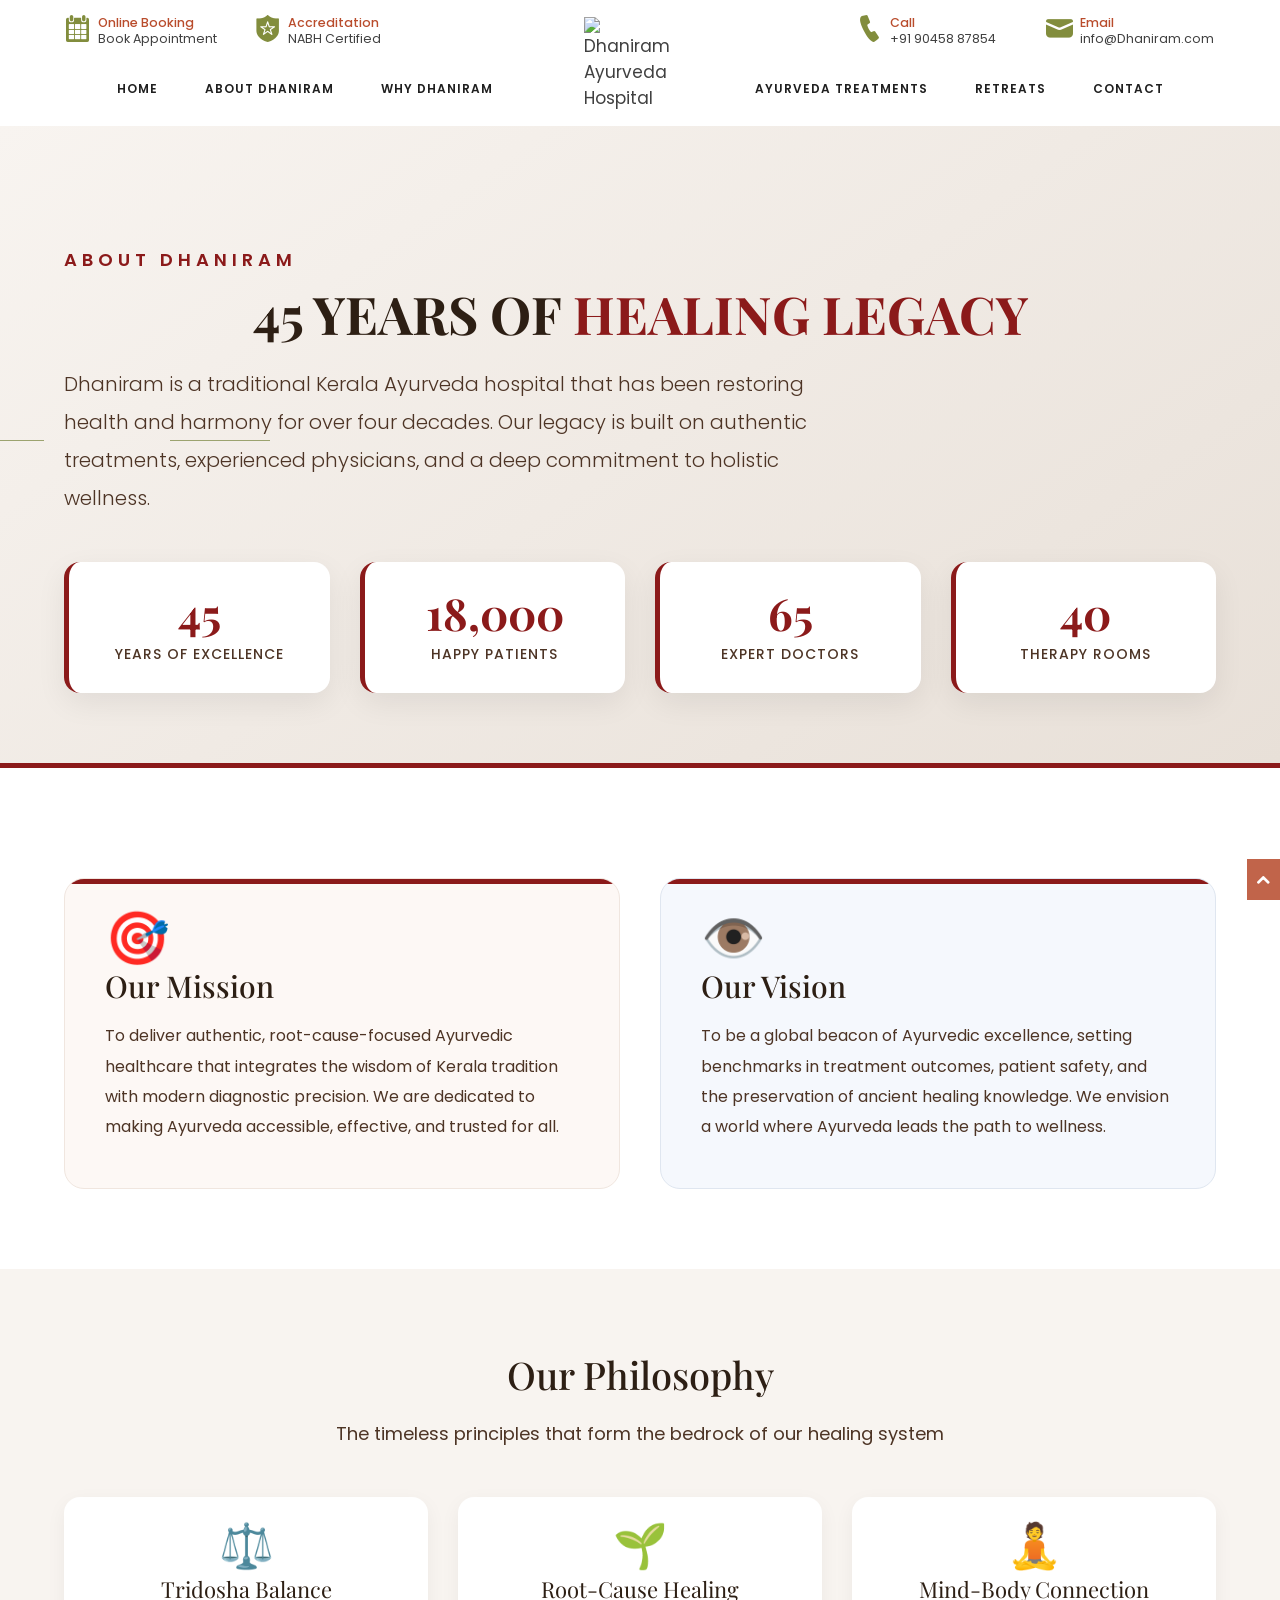
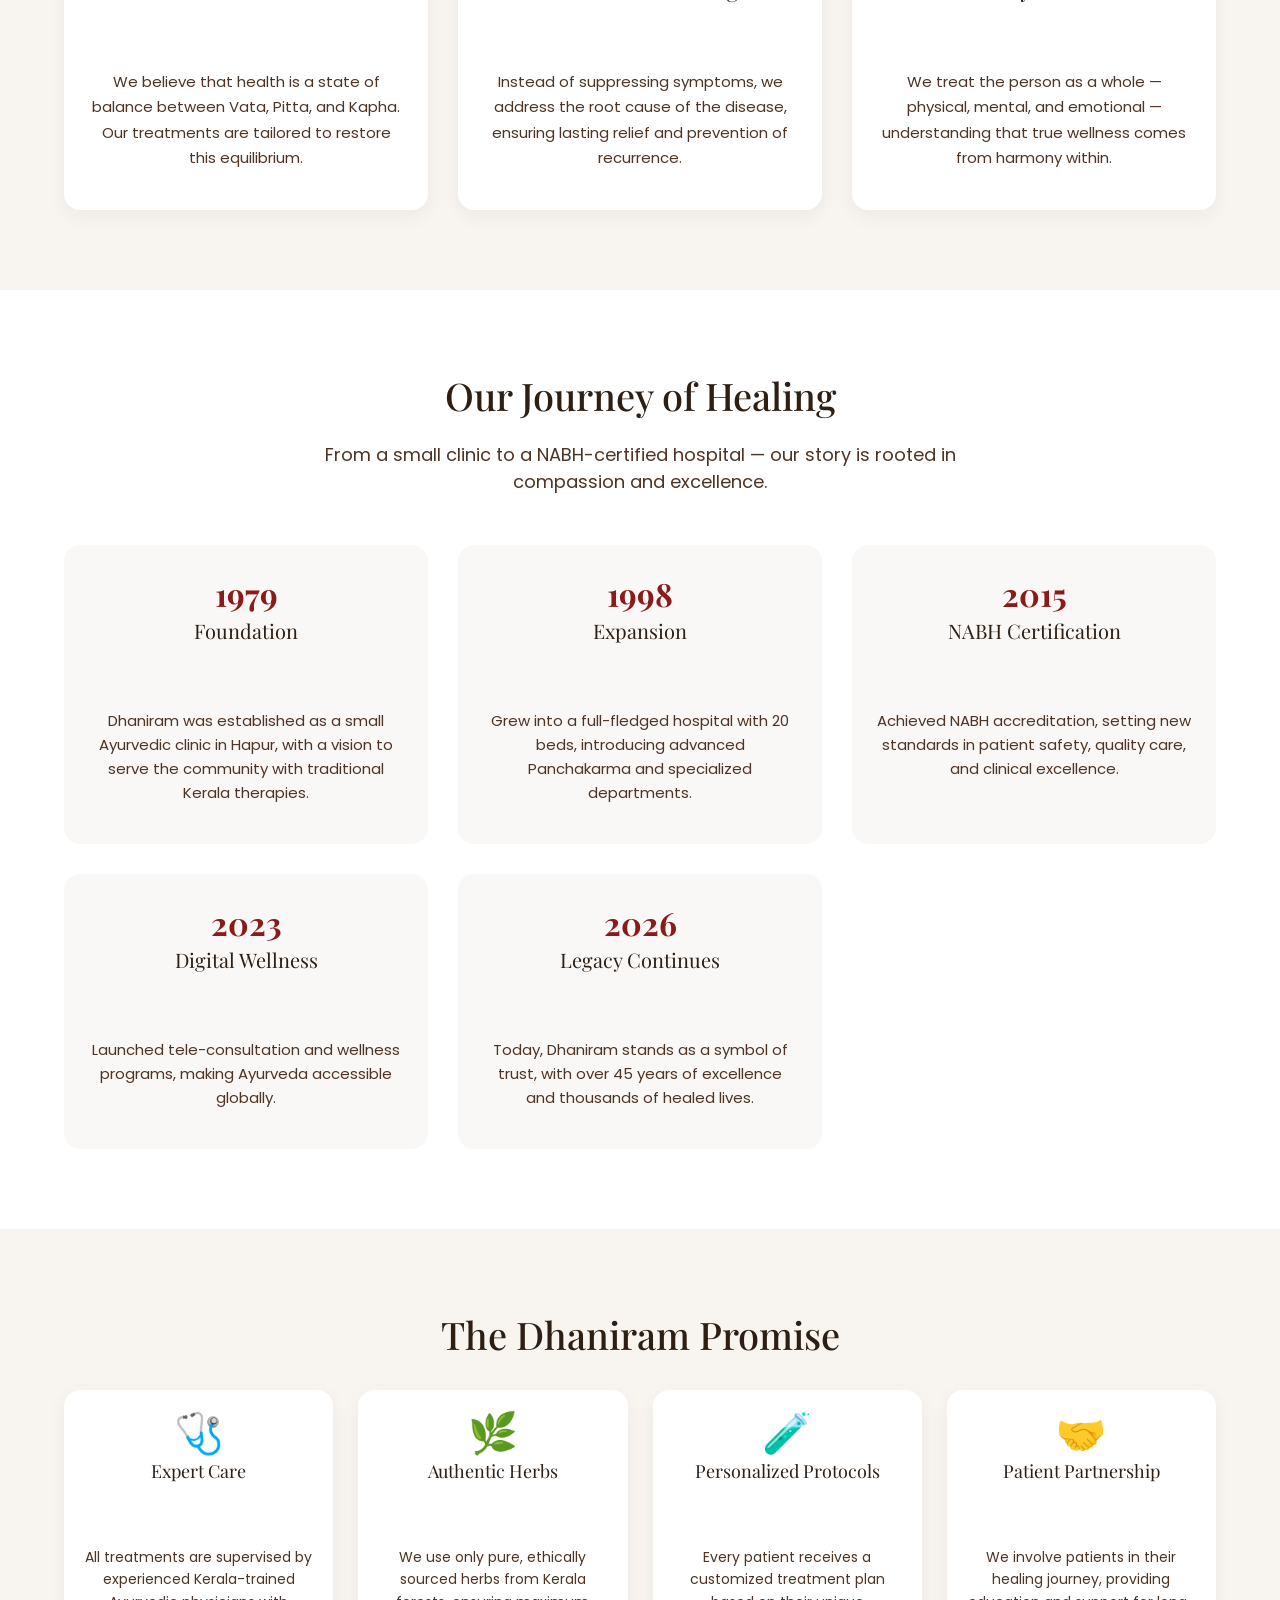
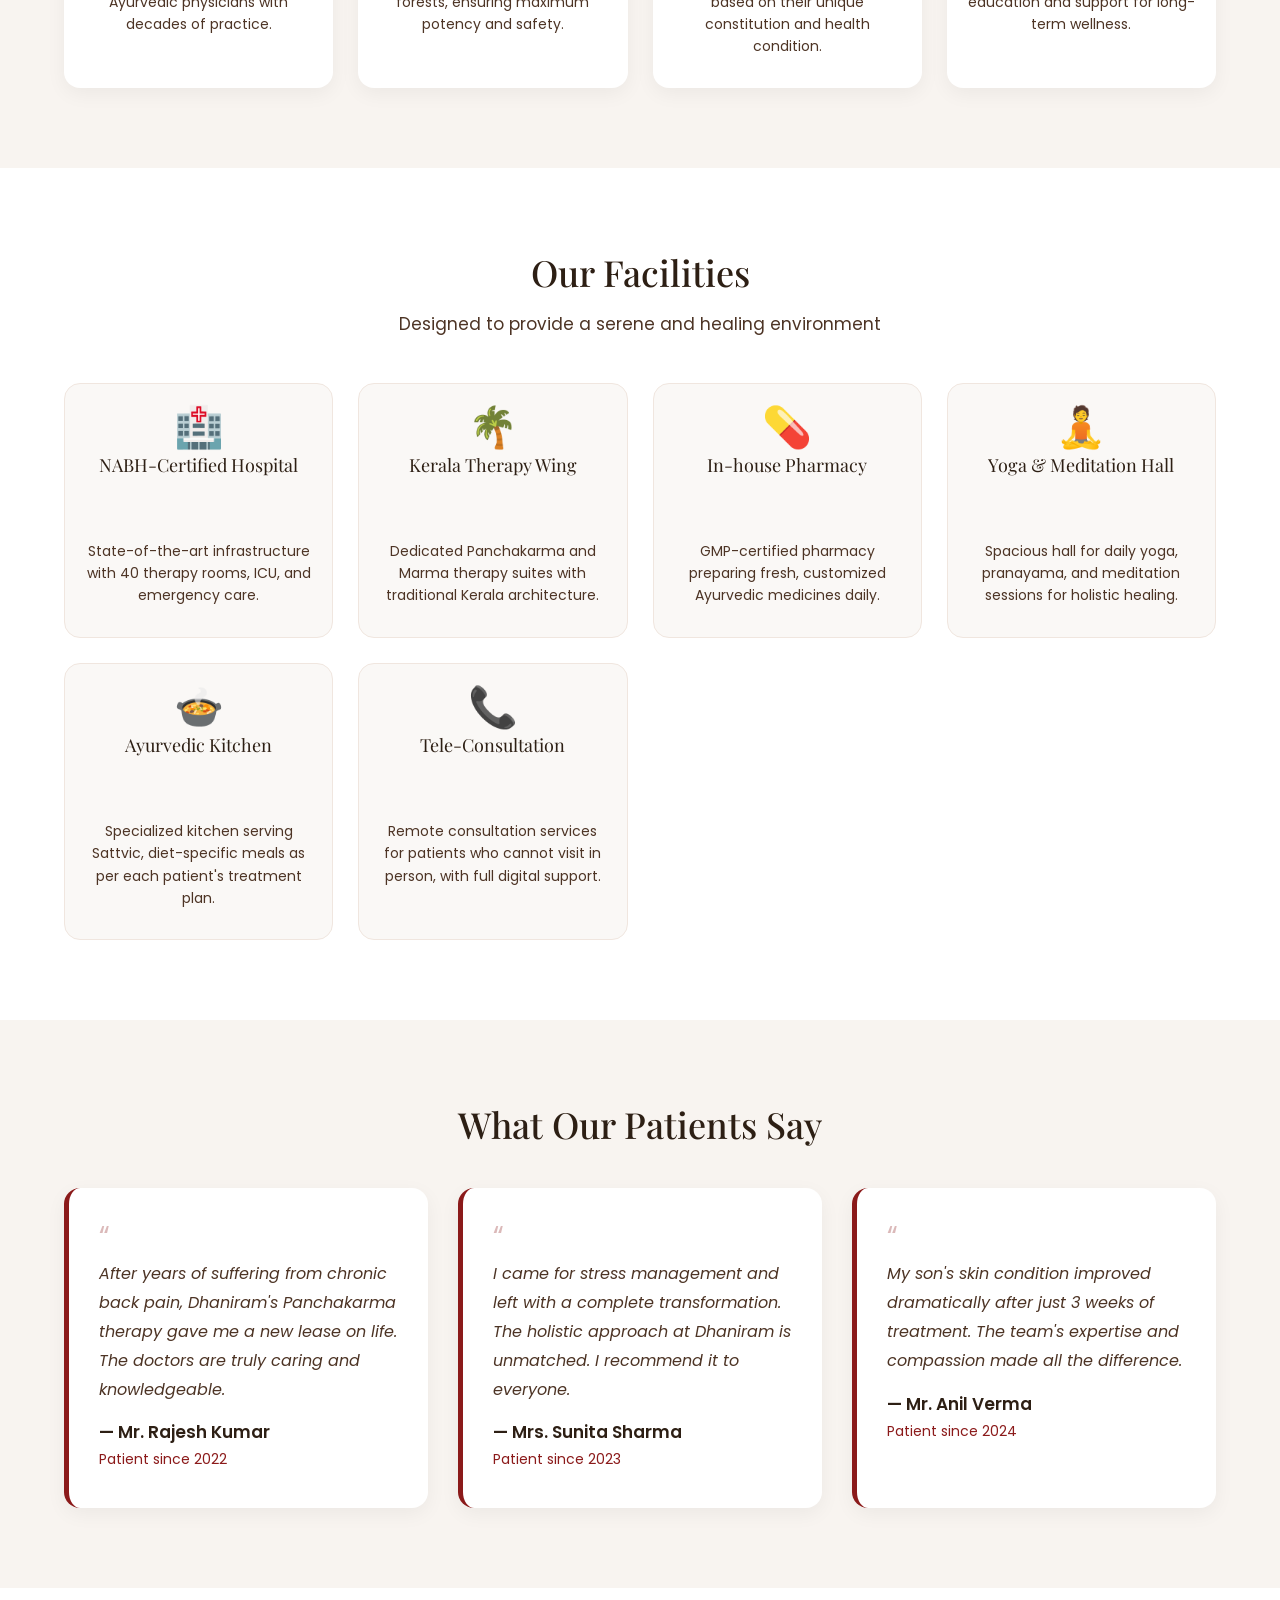
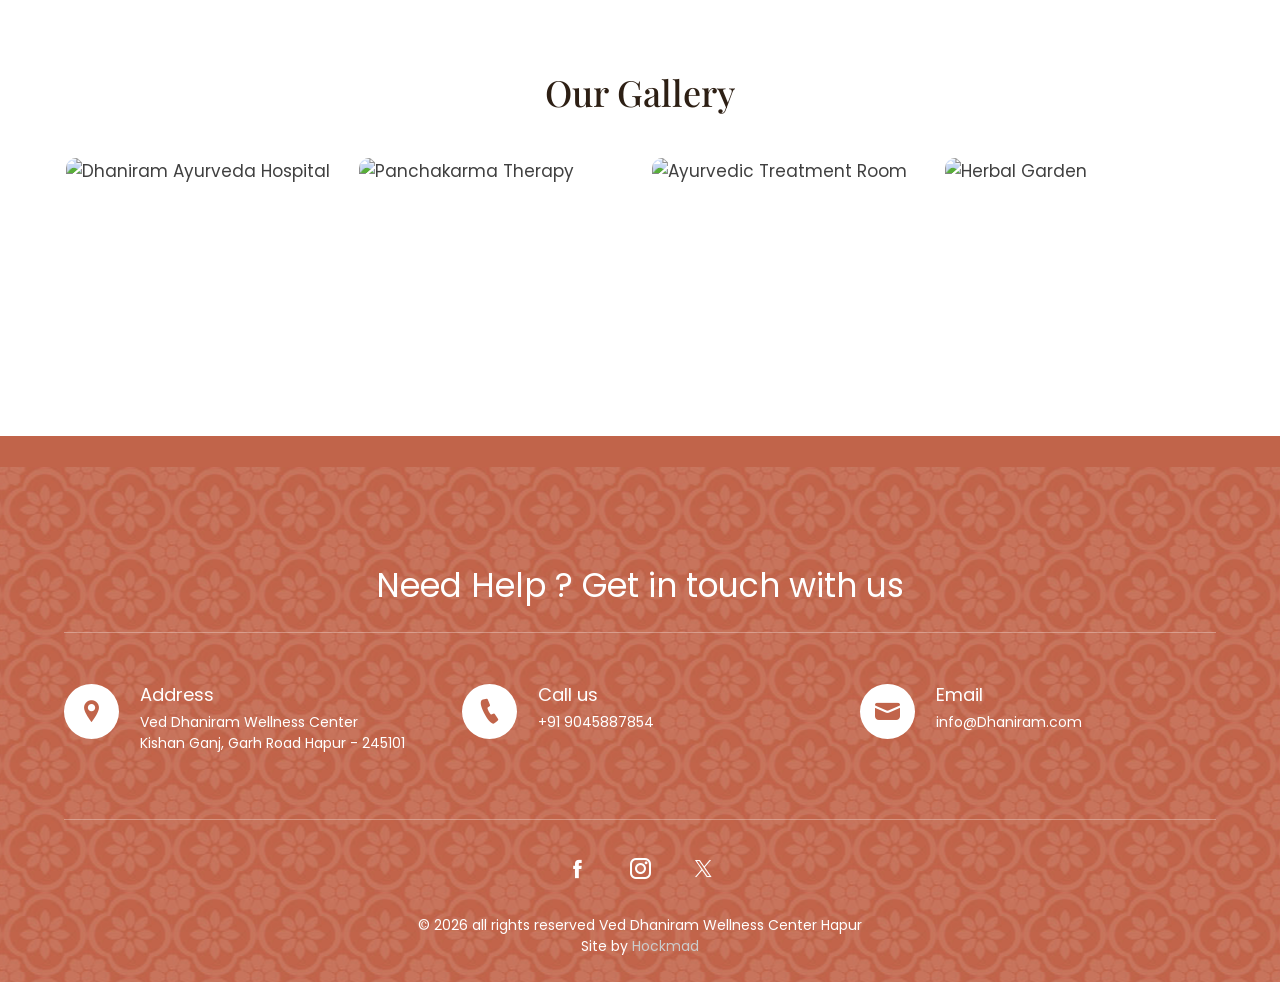
==== commit baa3d99f: "Update about.html" ====
--- a/about.html
+++ b/about.html
@@ -2,11 +2,10 @@
 <html lang="en">
 
 <head>
-    <!-- End Google Tag Manager -->
     <meta charset="utf-8">
-    <title>About Us - Dhaniram Kerala Ayurveda Hospital | Best Ayurveda Treatment Centre in Hapur, Hapur & Noida</title>
+    <title>About Us - Dhaniram Kerala Ayurveda Hospital | 45 Years of Excellence</title>
     <meta name="description"
-        content="Dhaniram is a NABH Certified Kerala Ayurveda Hospital offering authentic Panchakarma, rejuvenation therapies, and specialized Ayurvedic treatments in Hapur, Hapur, Noida, and Hapur by experienced Kerala doctors." />
+        content="Dhaniram is a NABH Certified Kerala Ayurveda Hospital offering authentic Panchakarma, rejuvenation therapies, and specialized Ayurvedic treatments in Hapur, Noida, and Delhi NCR by experienced Kerala doctors." />
     <meta name="author" content="Dhaniram Ayurveda Centre">
     <link rel="shortcut icon" href="img/fav.ico">
     <meta name="viewport" content="width=device-width, initial-scale=1, maximum-scale=1" />
@@ -21,27 +20,22 @@
         href="https://fonts.googleapis.com/css2?family=Playfair+Display:ital,wght@0,400..900;1,400..900&family=Poppins:ital,wght@0,100;0,200;0,300;0,400;0,500;0,600;0,700;0,800;0,900;1,100;1,200;1,300;1,400;1,500;1,600;1,700;1,800;1,900&display=swap"
         rel="stylesheet">
 
-    <!-- Google tag (gtag.js) - Google Analytics -->
+    <!-- Google tag (gtag.js) -->
     <script async src="https://www.googletagmanager.com/gtag/js?id=UA-247515665-1">
     </script>
     <script>
         window.dataLayer = window.dataLayer || [];
-
-        function gtag() {
-            dataLayer.push(arguments);
-        }
+        function gtag() { dataLayer.push(arguments); }
         gtag('js', new Date());
         gtag('config', 'UA-247515665-1');
     </script>
 
-    <!--fix nav -->
+    <!-- fix nav & menu (kept as original) -->
     <script type="text/javascript" src="js/fix_nav.js"></script>
     <script type="text/javascript">
         $(document).ready(function () {
-
             var sidebar = $('.logowrap');
             var top = sidebar.offset().top - parseFloat(sidebar.css('marginTop'));
-
             $(window).scroll(function (event) {
                 var ypos = $(this).scrollTop();
                 if (ypos >= top) {
@@ -50,21 +44,14 @@
                     sidebar.removeClass('fixed');
                 }
             });
-
-
-
         });
     </script>
-
-    <!--menu -->
     <script>
         $(function () {
             var html = $('html, body'),
                 navContainer = $('.nav-container'),
                 navToggle = $('.nav-toggle'),
                 navDropdownToggle = $('.has-dropdown');
-
-            // Nav toggle
             navToggle.on('click', function (e) {
                 var $this = $(this);
                 e.preventDefault();
@@ -72,368 +59,310 @@
                 navContainer.toggleClass('is-visible');
                 html.toggleClass('nav-open');
             });
-
-            // Nav dropdown toggle
             navDropdownToggle.on('click', function () {
                 var $this = $(this);
                 $this.toggleClass('is-active').children('ul').toggleClass('is-visible');
             });
-
-            // Prevent click events from firing on children of navDropdownToggle
             navDropdownToggle.on('click', '*', function (e) {
                 e.stopPropagation();
             });
         });
     </script>
-    <!--menu end -->
 
     <style>
         /* ===== ABOUT PAGE CUSTOM STYLES ===== */
         .about-hero {
-            padding: 100px 0 60px 0;
-            background: linear-gradient(135deg, #f8f4f0 0%, #e8e0d8 100%);
-            border-bottom: 4px solid #8b1a1a;
+            padding: 120px 0 70px 0;
+            background: linear-gradient(145deg, #f8f4f0 0%, #e8e0d8 100%);
+            border-bottom: 5px solid #8b1a1a;
             margin-top: 0;
-        }
-
-        .about-hero .fixwrap {
             position: relative;
-            z-index: 2;
-        }
-
+            overflow: hidden;
+        }
+        .about-hero .fixwrap { position: relative; z-index: 2; }
         .about-hero::before {
             content: '';
             position: absolute;
-            top: 0;
-            left: 0;
-            right: 0;
-            bottom: 0;
-            /* background: url('https://res.cloudinary.com/kgqfbt78/image/upload/v1784278260/pic1_as47kx.jpg') center/cover no-repeat; */
-            opacity: 0.08;
+            top: 0; left: 0; right: 0; bottom: 0;
+            background: url('https://res.cloudinary.com/kgqfbt78/image/upload/v1784278260/pic1_as47kx.jpg') center/cover no-repeat;
+            opacity: 0.06;
             z-index: 0;
         }
-
         .about-hero .heading {
             font-size: 18px;
-            letter-spacing: 4px;
+            letter-spacing: 5px;
             text-transform: uppercase;
             color: #8b1a1a;
             font-weight: 600;
             display: block;
             margin-bottom: 10px;
         }
-
         .about-hero h1 {
-            font-size: 48px;
+            font-size: 52px;
             font-weight: 700;
             color: #2d1f14;
             font-family: 'Playfair Display', serif;
             margin-bottom: 20px;
             line-height: 1.2;
         }
-
-        .about-hero h1 span {
-            color: #8b1a1a;
-        }
-
+        .about-hero h1 span { color: #8b1a1a; }
         .about-hero .subtitle {
             font-size: 20px;
-            color: #5a3d2e;
-            max-width: 700px;
-            line-height: 1.8;
+            color: #4d3425;
+            max-width: 750px;
+            line-height: 1.9;
             font-weight: 300;
         }
-
         .about-stats {
             display: flex;
             gap: 30px;
-            margin-top: 40px;
+            margin-top: 45px;
             flex-wrap: wrap;
         }
-
         .about-stats .stat-item {
             background: white;
-            padding: 25px 35px;
-            border-radius: 12px;
-            box-shadow: 0 8px 25px rgba(0,0,0,0.08);
+            padding: 25px 30px;
+            border-radius: 16px;
+            box-shadow: 0 10px 30px rgba(0,0,0,0.07);
             text-align: center;
             flex: 1;
-            min-width: 140px;
-            transition: transform 0.3s ease, box-shadow 0.3s ease;
-            border-left: 4px solid #8b1a1a;
-        }
-
+            min-width: 130px;
+            transition: all 0.3s ease;
+            border-left: 5px solid #8b1a1a;
+        }
         .about-stats .stat-item:hover {
-            transform: translateY(-5px);
-            box-shadow: 0 15px 40px rgba(0,0,0,0.12);
-        }
-
+            transform: translateY(-6px);
+            box-shadow: 0 18px 40px rgba(139,26,26,0.12);
+        }
         .about-stats .stat-item .number {
-            font-size: 42px;
+            font-size: 44px;
             font-weight: 700;
             color: #8b1a1a;
             font-family: 'Playfair Display', serif;
             display: block;
-        }
-
+            line-height: 1.2;
+        }
         .about-stats .stat-item .label {
             font-size: 14px;
-            color: #5a3d2e;
+            color: #4d3425;
             font-weight: 500;
             text-transform: uppercase;
             letter-spacing: 1px;
         }
 
-        /* Mission Vision Section */
-        .mission-vision {
-            padding: 70px 0;
-            background: white;
-        }
-
+        /* Mission Vision */
+        .mission-vision { padding: 80px 0; background: white; }
         .mission-vision .mv-grid {
             display: grid;
             grid-template-columns: 1fr 1fr;
             gap: 40px;
             margin-top: 30px;
         }
-
         .mission-vision .mv-box {
-            padding: 40px 35px;
-            border-radius: 16px;
-            transition: all 0.4s ease;
+            padding: 45px 40px;
+            border-radius: 20px;
+            transition: all 0.3s ease;
             position: relative;
             overflow: hidden;
         }
-
         .mission-vision .mv-box::before {
             content: '';
             position: absolute;
-            top: 0;
-            left: 0;
-            right: 0;
-            height: 4px;
+            top: 0; left: 0; right: 0;
+            height: 5px;
             background: #8b1a1a;
-            transition: height 0.4s ease;
-        }
-
-        .mission-vision .mv-box:hover::before {
-            height: 6px;
-        }
-
-        .mission-vision .mv-box.mission {
-            background: #fdf8f5;
-            border: 1px solid #f0e6df;
-        }
-
-        .mission-vision .mv-box.vision {
-            background: #f5f8fd;
-            border: 1px solid #dfe6f0;
-        }
-
-        .mission-vision .mv-box .icon {
-            font-size: 48px;
-            color: #8b1a1a;
-            margin-bottom: 15px;
-            display: block;
-        }
-
-        .mission-vision .mv-box h3 {
-            font-size: 28px;
-            font-family: 'Playfair Display', serif;
-            color: #2d1f14;
-            margin-bottom: 15px;
-        }
-
-        .mission-vision .mv-box p {
-            color: #5a3d2e;
-            line-height: 1.9;
-            font-size: 16px;
-        }
-
-        /* Values Section */
-        .values-section {
-            padding: 70px 0;
-            background: #f8f4f0;
-        }
-
-        .values-section .section-title {
+            transition: height 0.3s ease;
+        }
+        .mission-vision .mv-box:hover::before { height: 7px; }
+        .mission-vision .mv-box.mission { background: #fdf8f5; border: 1px solid #f0e6df; }
+        .mission-vision .mv-box.vision { background: #f5f8fd; border: 1px solid #dfe6f0; }
+        .mission-vision .mv-box .icon { font-size: 52px; color: #8b1a1a; margin-bottom: 15px; display: block; }
+        .mission-vision .mv-box h3 { font-size: 30px; font-family: 'Playfair Display', serif; color: #2d1f14; margin-bottom: 15px; }
+        .mission-vision .mv-box p { color: #4d3425; line-height: 1.9; font-size: 16px; }
+
+        /* Philosophy */
+        .philosophy-section { padding: 80px 0; background: #f8f4f0; }
+        .philosophy-section .section-title { text-align: center; font-size: 38px; font-family: 'Playfair Display', serif; color: #2d1f14; margin-bottom: 20px; }
+        .philosophy-section .section-subtitle { text-align: center; color: #4d3425; max-width: 700px; margin: 0 auto 50px auto; font-size: 18px; }
+        .philosophy-grid {
+            display: grid;
+            grid-template-columns: repeat(3, 1fr);
+            gap: 30px;
+        }
+        .philosophy-item {
+            background: white;
+            padding: 35px 25px;
+            border-radius: 16px;
             text-align: center;
-            font-size: 36px;
-            font-family: 'Playfair Display', serif;
-            color: #2d1f14;
-            margin-bottom: 15px;
-        }
-
-        .values-section .section-subtitle {
+            box-shadow: 0 6px 20px rgba(0,0,0,0.05);
+            transition: all 0.3s ease;
+            border-bottom: 4px solid transparent;
+        }
+        .philosophy-item:hover { border-bottom-color: #8b1a1a; transform: translateY(-5px); box-shadow: 0 12px 35px rgba(0,0,0,0.08); }
+        .philosophy-item .icon { font-size: 44px; color: #8b1a1a; margin-bottom: 15px; display: block; }
+        .philosophy-item h4 { font-size: 22px; color: #2d1f14; margin-bottom: 10px; }
+        .philosophy-item p { font-size: 15px; color: #4d3425; line-height: 1.7; }
+
+        /* Journey */
+        .journey-section { padding: 80px 0; background: white; }
+        .journey-section .section-title { text-align: center; font-size: 38px; font-family: 'Playfair Display', serif; color: #2d1f14; margin-bottom: 20px; }
+        .journey-section .section-subtitle { text-align: center; color: #4d3425; max-width: 700px; margin: 0 auto 50px auto; font-size: 18px; }
+        .journey-timeline {
+            display: grid;
+            grid-template-columns: repeat(3, 1fr);
+            gap: 30px;
+        }
+        .journey-item {
+            background: #faf8f6;
+            padding: 35px 25px;
+            border-radius: 16px;
             text-align: center;
-            color: #5a3d2e;
-            max-width: 600px;
-            margin: 0 auto 40px auto;
-            font-size: 17px;
-        }
-
-        .values-grid {
+            transition: all 0.3s ease;
+            border-bottom: 4px solid transparent;
+        }
+        .journey-item:hover { border-bottom-color: #8b1a1a; transform: translateY(-5px); box-shadow: 0 12px 35px rgba(0,0,0,0.05); }
+        .journey-item .year { font-size: 32px; font-weight: 700; color: #8b1a1a; font-family: 'Playfair Display', serif; }
+        .journey-item h4 { font-size: 20px; color: #2d1f14; margin: 10px 0; }
+        .journey-item p { font-size: 15px; color: #4d3425; line-height: 1.6; }
+
+        /* The Dhaniram Promise */
+        .promise-section { padding: 80px 0; background: #f8f4f0; }
+        .promise-section .section-title { text-align: center; font-size: 38px; font-family: 'Playfair Display', serif; color: #2d1f14; margin-bottom: 20px; }
+        .promise-grid {
             display: grid;
             grid-template-columns: repeat(4, 1fr);
             gap: 25px;
-        }
-
-        .values-grid .value-item {
+            margin-top: 30px;
+        }
+        .promise-item {
             background: white;
-            padding: 35px 25px;
+            padding: 30px 20px;
+            border-radius: 16px;
             text-align: center;
-            border-radius: 12px;
-            box-shadow: 0 4px 15px rgba(0,0,0,0.05);
+            box-shadow: 0 6px 20px rgba(0,0,0,0.05);
             transition: all 0.3s ease;
-            border-bottom: 3px solid transparent;
-        }
-
-        .values-grid .value-item:hover {
-            transform: translateY(-8px);
-            box-shadow: 0 12px 35px rgba(0,0,0,0.1);
-            border-bottom-color: #8b1a1a;
-        }
-
-        .values-grid .value-item .icon {
-            font-size: 40px;
-            color: #8b1a1a;
-            display: block;
-            margin-bottom: 15px;
-        }
-
-        .values-grid .value-item h4 {
-            font-size: 18px;
-            color: #2d1f14;
-            margin-bottom: 10px;
-        }
-
-        .values-grid .value-item p {
-            font-size: 14px;
-            color: #5a3d2e;
-            line-height: 1.7;
-        }
-
-        /* Team Section */
-        .team-about {
-            padding: 70px 0;
-            background: white;
-        }
-
-        .team-about .section-title {
-            text-align: center;
-            font-size: 36px;
-            font-family: 'Playfair Display', serif;
-            color: #2d1f14;
-            margin-bottom: 40px;
-        }
-
-        .team-about .team-grid {
+        }
+        .promise-item:hover { transform: translateY(-5px); box-shadow: 0 12px 30px rgba(0,0,0,0.08); }
+        .promise-item .icon { font-size: 40px; color: #8b1a1a; display: block; margin-bottom: 12px; }
+        .promise-item h4 { font-size: 18px; color: #2d1f14; margin-bottom: 8px; }
+        .promise-item p { font-size: 14px; color: #4d3425; line-height: 1.6; }
+
+        /* Facilities */
+        .facilities-section { padding: 80px 0; background: white; }
+        .facilities-section .section-title { text-align: center; font-size: 36px; font-family: 'Playfair Display', serif; color: #2d1f14; margin-bottom: 15px; }
+        .facilities-section .section-subtitle { text-align: center; color: #4d3425; max-width: 600px; margin: 0 auto 45px auto; font-size: 17px; }
+        .facilities-grid {
             display: grid;
             grid-template-columns: repeat(4, 1fr);
+            gap: 25px;
+        }
+        .facility-item {
+            background: #faf8f6;
+            padding: 30px 20px;
+            border-radius: 16px;
+            text-align: center;
+            transition: all 0.3s ease;
+            border: 1px solid #f0e6df;
+        }
+        .facility-item:hover { transform: translateY(-5px); box-shadow: 0 12px 30px rgba(0,0,0,0.06); }
+        .facility-item .icon { font-size: 40px; color: #8b1a1a; display: block; margin-bottom: 12px; }
+        .facility-item h4 { font-size: 18px; color: #2d1f14; margin-bottom: 8px; }
+        .facility-item p { font-size: 14px; color: #4d3425; line-height: 1.6; }
+
+        /* Testimonials */
+        .testimonials-section { padding: 80px 0; background: #f8f4f0; }
+        .testimonials-section .section-title { text-align: center; font-size: 36px; font-family: 'Playfair Display', serif; color: #2d1f14; margin-bottom: 40px; }
+        .testimonial-grid {
+            display: grid;
+            grid-template-columns: repeat(3, 1fr);
             gap: 30px;
         }
-
-        .team-about .team-card {
-            text-align: center;
-            padding: 25px 20px;
+        .testimonial-item {
+            background: white;
+            padding: 35px 30px;
+            border-radius: 16px;
+            box-shadow: 0 6px 20px rgba(0,0,0,0.05);
+            border-left: 5px solid #8b1a1a;
+        }
+        .testimonial-item .quote { font-size: 28px; color: #8b1a1a; opacity: 0.3; margin-bottom: 10px; }
+        .testimonial-item p { font-size: 16px; color: #4d3425; line-height: 1.8; font-style: italic; }
+        .testimonial-item .author { margin-top: 15px; font-weight: 600; color: #2d1f14; }
+        .testimonial-item .designation { font-size: 14px; color: #8b1a1a; }
+
+        /* Gallery */
+        .gallery-section { padding: 80px 0; background: white; }
+        .gallery-section .section-title { text-align: center; font-size: 36px; font-family: 'Playfair Display', serif; color: #2d1f14; margin-bottom: 40px; }
+        .gallery-grid {
+            display: grid;
+            grid-template-columns: repeat(4, 1fr);
+            gap: 20px;
+        }
+        .gallery-grid img {
+            width: 100%;
+            height: 200px;
+            object-fit: cover;
             border-radius: 12px;
             transition: all 0.3s ease;
-            background: #faf8f6;
-            border: 1px solid #f0e6df;
-        }
-
-        .team-about .team-card:hover {
-            transform: translateY(-5px);
-            box-shadow: 0 10px 30px rgba(0,0,0,0.08);
-        }
-
-        .team-about .team-card img {
-            width: 120px;
-            height: 120px;
-            border-radius: 50%;
-            object-fit: cover;
-            border: 4px solid #8b1a1a;
-            margin-bottom: 15px;
-        }
-
-        .team-about .team-card h4 {
-            font-size: 18px;
-            color: #2d1f14;
-            margin-bottom: 5px;
-        }
-
-        .team-about .team-card .designation {
-            font-size: 13px;
-            color: #8b1a1a;
-            font-weight: 500;
-        }
-
-        .team-about .team-card p {
-            font-size: 13px;
-            color: #5a3d2e;
-            margin-top: 10px;
-            line-height: 1.6;
-        }
+            border: 2px solid transparent;
+        }
+        .gallery-grid img:hover { transform: scale(1.03); border-color: #8b1a1a; box-shadow: 0 10px 30px rgba(0,0,0,0.1); }
 
         /* Responsive */
         @media (max-width: 1024px) {
-            .values-grid { grid-template-columns: repeat(2, 1fr); }
-            .team-about .team-grid { grid-template-columns: repeat(2, 1fr); }
-        }
-
+            .philosophy-grid { grid-template-columns: repeat(2, 1fr); }
+            .journey-timeline { grid-template-columns: 1fr 1fr; }
+            .promise-grid { grid-template-columns: repeat(2, 1fr); }
+            .facilities-grid { grid-template-columns: repeat(2, 1fr); }
+            .testimonial-grid { grid-template-columns: 1fr 1fr; }
+            .gallery-grid { grid-template-columns: repeat(2, 1fr); }
+        }
         @media (max-width: 768px) {
-            .about-hero { padding: 80px 0 40px 0; }
-            .about-hero h1 { font-size: 32px; }
+            .about-hero { padding: 90px 0 40px; }
+            .about-hero h1 { font-size: 34px; }
             .about-stats { flex-direction: column; }
             .about-stats .stat-item { min-width: auto; }
             .mission-vision .mv-grid { grid-template-columns: 1fr; }
-            .values-grid { grid-template-columns: 1fr 1fr; }
-            .team-about .team-grid { grid-template-columns: 1fr 1fr; }
-        }
-
+            .philosophy-grid { grid-template-columns: 1fr; }
+            .journey-timeline { grid-template-columns: 1fr; }
+            .promise-grid { grid-template-columns: 1fr; }
+            .facilities-grid { grid-template-columns: 1fr; }
+            .testimonial-grid { grid-template-columns: 1fr; }
+            .gallery-grid { grid-template-columns: 1fr; }
+        }
         @media (max-width: 480px) {
-            .values-grid { grid-template-columns: 1fr; }
-            .team-about .team-grid { grid-template-columns: 1fr; }
-            .about-hero h1 { font-size: 26px; }
+            .about-hero h1 { font-size: 28px; }
             .about-hero .subtitle { font-size: 16px; }
         }
 
-        /* Animations */
+        /* animations */
         .fade-in {
             opacity: 0;
             transform: translateY(30px);
-            transition: opacity 0.6s ease, transform 0.6s ease;
-        }
-
-        .fade-in.visible {
-            opacity: 1;
-            transform: translateY(0);
-        }
-
+            transition: opacity 0.7s ease, transform 0.7s ease;
+        }
+        .fade-in.visible { opacity: 1; transform: translateY(0); }
         .fade-in.delay-1 { transition-delay: 0.1s; }
         .fade-in.delay-2 { transition-delay: 0.2s; }
         .fade-in.delay-3 { transition-delay: 0.3s; }
         .fade-in.delay-4 { transition-delay: 0.4s; }
+        .fade-in.delay-5 { transition-delay: 0.5s; }
     </style>
-
 </head>
 
 <body>
     <!-- Google Tag Manager (noscript) -->
     <noscript><iframe src="https://www.googletagmanager.com/ns.html?id=GTM-WTBFT28H" height="0" width="0"
             style="display:none;visibility:hidden"></iframe></noscript>
-    <!-- End Google Tag Manager (noscript) -->
 
     <!-- ====== TOP BAR ====== -->
     <div class="top1bar">
-        <div class="top1bar-cells"><i class="icofont-ui-calendar"></i><strong>Online Booking</strong> Book Appointment
-        </div>
+        <div class="top1bar-cells"><i class="icofont-ui-calendar"></i><strong>Online Booking</strong> Book Appointment</div>
         <div class="top1bar-cells"><i class="icofont-cop-badge"></i><strong>Accreditation</strong>NABH Certified</div>
         <div class="top1bar-cells"><i class="icofont-ui-call"></i><strong>Call</strong>+91 90458 87854</div>
         <div class="top1bar-cells"><i class="icofont-ui-message"></i><strong>Email</strong>info@Dhaniram.com</div>
     </div>
 
-    <!-- ====== NAVBAR / LOGO ====== -->
+    <!-- ====== NAVBAR ====== -->
     <div class="logowrap">
         <div class="mob-logo"><a href="http://www.Dhaniram.com"><img
                     src="https://res.cloudinary.com/kgqfbt78/image/upload/v1784277802/WhatsApp_Image_2026-07-16_at_21.31.47_lyb95e.jpg"
@@ -454,9 +383,9 @@
                             <li class="logo"><img
                                     src="https://res.cloudinary.com/kgqfbt78/image/upload/v1784277802/WhatsApp_Image_2026-07-16_at_21.31.47_lyb95e.jpg"
                                     alt="Dhaniram Ayurveda Hospital"> </li>
-                            <li class="menu-item"> <a href="#" class="menu-link">Ayurveda Treatments</a></li>
-                            <li class="menu-item"> <a href="packages.html" class="menu-link">Retreats</a> </li>
-                            <li class="menu-item"> <a href="contact-us.html" class="menu-link">Contact</a> </li>
+                            <li class="menu-item"> <a href="treatment.html" class="menu-link">Ayurveda Treatments</a></li>
+                            <li class="menu-item"> <a href="retreats.html" class="menu-link">Retreats</a> </li>
+                            <li class="menu-item"> <a href="contact.html" class="menu-link">Contact</a> </li>
                         </ul>
                     </div>
                 </div>
@@ -466,33 +395,31 @@
 
     <!-- ====== ABOUT PAGE CONTENT ====== -->
     
-    <!-- HERO SECTION -->
+    <!-- HERO -->
     <div class="about-hero">
         <div class="fixwrap">
             <span class="heading fade-in visible">About Dhaniram</span>
-            <h1 class="fade-in visible delay-1">Where Ancient Wisdom Meets <span>Modern Wellness</span></h1>
+            <h1 class="fade-in visible delay-1">45 Years of <span>Healing Legacy</span></h1>
             <p class="subtitle fade-in visible delay-2">
-                Dhaniram is a traditional healing Ayurveda hospital that combines authentic Kerala Ayurvedic 
-                treatments with modern healthcare standards. We are dedicated to restoring health and harmony 
-                through time-tested therapies and personalized care.
+                Dhaniram is a traditional Kerala Ayurveda hospital that has been restoring health and harmony 
+                for over four decades. Our legacy is built on authentic treatments, experienced physicians, 
+                and a deep commitment to holistic wellness.
             </p>
-
-            <!-- Stats -->
             <div class="about-stats fade-in visible delay-3">
                 <div class="stat-item">
-                    <span class="number" data-count="25">0</span>
+                    <span class="number" data-count="45">0</span>
                     <span class="label">Years of Excellence</span>
                 </div>
                 <div class="stat-item">
-                    <span class="number" data-count="15000">0</span>
+                    <span class="number" data-count="18000">0</span>
                     <span class="label">Happy Patients</span>
                 </div>
                 <div class="stat-item">
-                    <span class="number" data-count="50">0</span>
+                    <span class="number" data-count="65">0</span>
                     <span class="label">Expert Doctors</span>
                 </div>
                 <div class="stat-item">
-                    <span class="number" data-count="30">0</span>
+                    <span class="number" data-count="40">0</span>
                     <span class="label">Therapy Rooms</span>
                 </div>
             </div>
@@ -507,85 +434,189 @@
                     <span class="icon">🎯</span>
                     <h3>Our Mission</h3>
                     <p>
-                        To provide authentic Ayurvedic healthcare that addresses the root cause of diseases 
-                        and promotes holistic well-being. We are committed to preserving the ancient wisdom 
-                        of Kerala Ayurveda while ensuring accessibility and quality care for all.
+                        To deliver authentic, root-cause-focused Ayurvedic healthcare that integrates the wisdom 
+                        of Kerala tradition with modern diagnostic precision. We are dedicated to making Ayurveda 
+                        accessible, effective, and trusted for all.
                     </p>
                 </div>
                 <div class="mv-box vision fade-in delay-1">
                     <span class="icon">👁️</span>
                     <h3>Our Vision</h3>
                     <p>
-                        To be a global leader in Ayurvedic healthcare, setting benchmarks in treatment 
-                        excellence, patient care, and the preservation of traditional healing practices. 
-                        We envision a world where Ayurveda is the first choice for wellness.
+                        To be a global beacon of Ayurvedic excellence, setting benchmarks in treatment outcomes, 
+                        patient safety, and the preservation of ancient healing knowledge. We envision a world 
+                        where Ayurveda leads the path to wellness.
                     </p>
                 </div>
             </div>
         </div>
     </div>
 
-    <!-- VALUES -->
-    <div class="values-section">
-        <div class="fixwrap">
-            <h2 class="section-title fade-in">Our Core Values</h2>
-            <p class="section-subtitle fade-in delay-1">
-                These principles guide everything we do at Dhaniram Ayurveda Hospital
-            </p>
-            <div class="values-grid">
-                <div class="value-item fade-in">
+    <!-- OUR PHILOSOPHY (new) -->
+    <div class="philosophy-section">
+        <div class="fixwrap">
+            <h2 class="section-title fade-in">Our Philosophy</h2>
+            <p class="section-subtitle fade-in delay-1">The timeless principles that form the bedrock of our healing system</p>
+            <div class="philosophy-grid">
+                <div class="philosophy-item fade-in">
+                    <span class="icon">⚖️</span>
+                    <h4>Tridosha Balance</h4>
+                    <p>We believe that health is a state of balance between Vata, Pitta, and Kapha. Our treatments are tailored to restore this equilibrium.</p>
+                </div>
+                <div class="philosophy-item fade-in delay-1">
+                    <span class="icon">🌱</span>
+                    <h4>Root-Cause Healing</h4>
+                    <p>Instead of suppressing symptoms, we address the root cause of the disease, ensuring lasting relief and prevention of recurrence.</p>
+                </div>
+                <div class="philosophy-item fade-in delay-2">
+                    <span class="icon">🧘</span>
+                    <h4>Mind-Body Connection</h4>
+                    <p>We treat the person as a whole — physical, mental, and emotional — understanding that true wellness comes from harmony within.</p>
+                </div>
+            </div>
+        </div>
+    </div>
+
+    <!-- OUR JOURNEY -->
+    <div class="journey-section">
+        <div class="fixwrap">
+            <h2 class="section-title fade-in">Our Journey of Healing</h2>
+            <p class="section-subtitle fade-in delay-1">From a small clinic to a NABH-certified hospital — our story is rooted in compassion and excellence.</p>
+            <div class="journey-timeline">
+                <div class="journey-item fade-in">
+                    <div class="year">1979</div>
+                    <h4>Foundation</h4>
+                    <p>Dhaniram was established as a small Ayurvedic clinic in Hapur, with a vision to serve the community with traditional Kerala therapies.</p>
+                </div>
+                <div class="journey-item fade-in delay-1">
+                    <div class="year">1998</div>
+                    <h4>Expansion</h4>
+                    <p>Grew into a full-fledged hospital with 20 beds, introducing advanced Panchakarma and specialized departments.</p>
+                </div>
+                <div class="journey-item fade-in delay-2">
+                    <div class="year">2015</div>
+                    <h4>NABH Certification</h4>
+                    <p>Achieved NABH accreditation, setting new standards in patient safety, quality care, and clinical excellence.</p>
+                </div>
+                <div class="journey-item fade-in delay-3">
+                    <div class="year">2023</div>
+                    <h4>Digital Wellness</h4>
+                    <p>Launched tele-consultation and wellness programs, making Ayurveda accessible globally.</p>
+                </div>
+                <div class="journey-item fade-in delay-4">
+                    <div class="year">2026</div>
+                    <h4>Legacy Continues</h4>
+                    <p>Today, Dhaniram stands as a symbol of trust, with over 45 years of excellence and thousands of healed lives.</p>
+                </div>
+            </div>
+        </div>
+    </div>
+
+    <!-- THE DHANIRAM PROMISE (new) -->
+    <div class="promise-section">
+        <div class="fixwrap">
+            <h2 class="section-title fade-in">The Dhaniram Promise</h2>
+            <div class="promise-grid">
+                <div class="promise-item fade-in">
+                    <span class="icon">🩺</span>
+                    <h4>Expert Care</h4>
+                    <p>All treatments are supervised by experienced Kerala-trained Ayurvedic physicians with decades of practice.</p>
+                </div>
+                <div class="promise-item fade-in delay-1">
                     <span class="icon">🌿</span>
-                    <h4>Authenticity</h4>
-                    <p>We practice Ayurveda exactly as prescribed in ancient texts, without compromise or shortcuts.</p>
-                </div>
-                <div class="value-item fade-in delay-1">
-                    <span class="icon">❤️</span>
-                    <h4>Compassion</h4>
-                    <p>Every patient is treated with kindness, respect, and genuine care for their well-being.</p>
-                </div>
-                <div class="value-item fade-in delay-2">
-                    <span class="icon">🔬</span>
-                    <h4>Excellence</h4>
-                    <p>We continuously strive for the highest standards in treatments, facilities, and patient outcomes.</p>
-                </div>
-                <div class="value-item fade-in delay-3">
+                    <h4>Authentic Herbs</h4>
+                    <p>We use only pure, ethically sourced herbs from Kerala forests, ensuring maximum potency and safety.</p>
+                </div>
+                <div class="promise-item fade-in delay-2">
+                    <span class="icon">🧪</span>
+                    <h4>Personalized Protocols</h4>
+                    <p>Every patient receives a customized treatment plan based on their unique constitution and health condition.</p>
+                </div>
+                <div class="promise-item fade-in delay-3">
                     <span class="icon">🤝</span>
-                    <h4>Integrity</h4>
-                    <p>We operate with transparency, honesty, and accountability in all our interactions.</p>
-                </div>
-            </div>
-        </div>
-    </div>
-
-    <!-- OUR TEAM -->
-    <div class="team-about">
-        <div class="fixwrap">
-            <h2 class="section-title fade-in">Meet Our Expert Team</h2>
-            <div class="team-grid">
-                <div class="team-card fade-in">
-                    <img src="https://res.cloudinary.com/kgqfbt78/image/upload/v1784281268/doctor4_bwdzwc.jpg" alt="Dr. Varun Sharma">
-                    <h4>Dr. Varun Sharma</h4>
-                    <div class="designation">BAMS | Panchakarma Specialist</div>
-                    <p>Expert in Nadi Pariksha, holistic diagnosis, and personalized wellness care.</p>
-                </div>
-                <div class="team-card fade-in delay-1">
-                    <img src="https://res.cloudinary.com/kgqfbt78/image/upload/v1784281268/doctor3_ahp5kx.jpg" alt="Dr. Karun Sharma">
-                    <h4>Dr. Karun Sharma</h4>
-                    <div class="designation">Ayurvedic Physician</div>
-                    <p>Specialist in Sports Rehabilitation, Pain Management, and bone health restoration.</p>
-                </div>
-                <div class="team-card fade-in delay-2">
-                    <img src="https://res.cloudinary.com/kgqfbt78/image/upload/v1784281268/doctor1_mozckg.jpg" alt="Dr. Juhi Singh">
-                    <h4>Dr. Juhi Singh</h4>
-                    <div class="designation">Ayurvedic Physician</div>
-                    <p>Expert in Stress Management, Skin Disorders, Adolescent Health, and Mental Wellness.</p>
-                </div>
-                <div class="team-card fade-in delay-3">
-                    <img src="https://res.cloudinary.com/kgqfbt78/image/upload/v1784281741/doctor4_flq5jp.jpg" alt="Dr. Ashutosh Singh">
-                    <h4>Dr. Ashutosh Singh</h4>
-                    <div class="designation">Medical Director</div>
-                    <p>BAMS, PG Neuro Rehabilitation. Specializes in Diabetes Reversal and Cardiac Care.</p>
-                </div>
+                    <h4>Patient Partnership</h4>
+                    <p>We involve patients in their healing journey, providing education and support for long-term wellness.</p>
+                </div>
+            </div>
+        </div>
+    </div>
+
+    <!-- OUR FACILITIES (new) -->
+    <div class="facilities-section">
+        <div class="fixwrap">
+            <h2 class="section-title fade-in">Our Facilities</h2>
+            <p class="section-subtitle fade-in delay-1">Designed to provide a serene and healing environment</p>
+            <div class="facilities-grid">
+                <div class="facility-item fade-in">
+                    <span class="icon">🏥</span>
+                    <h4>NABH-Certified Hospital</h4>
+                    <p>State-of-the-art infrastructure with 40 therapy rooms, ICU, and emergency care.</p>
+                </div>
+                <div class="facility-item fade-in delay-1">
+                    <span class="icon">🌴</span>
+                    <h4>Kerala Therapy Wing</h4>
+                    <p>Dedicated Panchakarma and Marma therapy suites with traditional Kerala architecture.</p>
+                </div>
+                <div class="facility-item fade-in delay-2">
+                    <span class="icon">💊</span>
+                    <h4>In-house Pharmacy</h4>
+                    <p>GMP-certified pharmacy preparing fresh, customized Ayurvedic medicines daily.</p>
+                </div>
+                <div class="facility-item fade-in delay-3">
+                    <span class="icon">🧘</span>
+                    <h4>Yoga & Meditation Hall</h4>
+                    <p>Spacious hall for daily yoga, pranayama, and meditation sessions for holistic healing.</p>
+                </div>
+                <div class="facility-item fade-in delay-4">
+                    <span class="icon">🍲</span>
+                    <h4>Ayurvedic Kitchen</h4>
+                    <p>Specialized kitchen serving Sattvic, diet-specific meals as per each patient's treatment plan.</p>
+                </div>
+                <div class="facility-item fade-in delay-5">
+                    <span class="icon">📞</span>
+                    <h4>Tele-Consultation</h4>
+                    <p>Remote consultation services for patients who cannot visit in person, with full digital support.</p>
+                </div>
+            </div>
+        </div>
+    </div>
+
+    <!-- TESTIMONIALS (new) -->
+    <div class="testimonials-section">
+        <div class="fixwrap">
+            <h2 class="section-title fade-in">What Our Patients Say</h2>
+            <div class="testimonial-grid">
+                <div class="testimonial-item fade-in">
+                    <div class="quote">“</div>
+                    <p>After years of suffering from chronic back pain, Dhaniram's Panchakarma therapy gave me a new lease on life. The doctors are truly caring and knowledgeable.</p>
+                    <div class="author">— Mr. Rajesh Kumar</div>
+                    <div class="designation">Patient since 2022</div>
+                </div>
+                <div class="testimonial-item fade-in delay-1">
+                    <div class="quote">“</div>
+                    <p>I came for stress management and left with a complete transformation. The holistic approach at Dhaniram is unmatched. I recommend it to everyone.</p>
+                    <div class="author">— Mrs. Sunita Sharma</div>
+                    <div class="designation">Patient since 2023</div>
+                </div>
+                <div class="testimonial-item fade-in delay-2">
+                    <div class="quote">“</div>
+                    <p>My son's skin condition improved dramatically after just 3 weeks of treatment. The team's expertise and compassion made all the difference.</p>
+                    <div class="author">— Mr. Anil Verma</div>
+                    <div class="designation">Patient since 2024</div>
+                </div>
+            </div>
+        </div>
+    </div>
+
+    <!-- GALLERY (new) -->
+    <div class="gallery-section">
+        <div class="fixwrap">
+            <h2 class="section-title fade-in">Our Gallery</h2>
+            <div class="gallery-grid">
+                <img src="https://res.cloudinary.com/kgqfbt78/image/upload/v1784278260/pic1_as47kx.jpg" alt="Dhaniram Ayurveda Hospital" class="fade-in">
+                <img src="https://res.cloudinary.com/kgqfbt78/image/upload/v1784282019/award1_u7hdx0.jpg" alt="Panchakarma Therapy" class="fade-in delay-1">
+                <img src="https://res.cloudinary.com/kgqfbt78/image/upload/v1784451332/treat10_v1rs17.jpg" alt="Ayurvedic Treatment Room" class="fade-in delay-2">
+                <img src="https://res.cloudinary.com/kgqfbt78/image/upload/v1784453032/hero2_m6do5w.jpg" alt="Herbal Garden" class="fade-in delay-3">
             </div>
         </div>
     </div>
@@ -614,97 +645,57 @@
     <div id="back-top"><a href="#top"><i class="icofont-rounded-up"></i></a></div>
 
     <!-- ====== JAVASCRIPT FILES ====== -->
-    <!-- slider jQuery -->
     <script type="text/javascript" src="js/slider/jquery.min.js"></script>
     <script type="text/javascript" src="js/slider/jquery.mobile.customized.min.js"></script>
     <script type="text/javascript" src="js/slider/jquery.easing.1.3.js"></script>
     <script type="text/javascript" src="js/slider/camera.js"></script>
-
-    <!-- thumbslider jQuery -->
     <script src="js/lightslider/lightslider.js"></script>
-
-    <!-- gallery lightbox -->
     <script src="js-lightbox/valde.min.js"></script>
     <script src="js-lightbox/glightbox.js"></script>
     <script>
         var lightbox = GLightbox();
-        lightbox.on('open', (target) => {
-            console.log("lightbox opened");
-        });
-        var lightboxDescription = GLightbox({
-            selector: '.glightbox2',
-        });
-        var lightboxVideo = GLightbox({
-            selector: '.glightbox3'
-        });
-        lightboxVideo.on('slide_changed', ({
-            prev,
-            current
-        }) => {
+        lightbox.on('open', (target) => { console.log("lightbox opened"); });
+        var lightboxDescription = GLightbox({ selector: '.glightbox2' });
+        var lightboxVideo = GLightbox({ selector: '.glightbox3' });
+        lightboxVideo.on('slide_changed', ({ prev, current }) => {
             console.log("Prev slide", prev);
             console.log("Current slide", current);
-
-            const {
-                index,
-                slide,
-                player
-            } = current;
-
+            const { index, slide, player } = current;
             if (player) {
-                if (!player.ready) {
-                    player.on('ready', event => {});
-                }
-                player.on('play', event => {
-                    console.log("Started play");
-                });
-                player.on('volumechange', event => {
-                    console.log("Volume change");
-                });
-                player.on('ended', event => {
-                    console.log("Video ended");
-                });
+                if (!player.ready) { player.on('ready', event => {}); }
+                player.on('play', event => { console.log("Started play"); });
+                player.on('volumechange', event => { console.log("Volume change"); });
+                player.on('ended', event => { console.log("Video ended"); });
             }
         });
-
-        var lightboxInlineIframe = GLightbox({
-            'selector': '.glightbox4'
-        });
+        var lightboxInlineIframe = GLightbox({ 'selector': '.glightbox4' });
     </script>
 
-    <!-- ====== ANIMATION & COUNTER SCRIPTS ====== -->
+    <!-- ====== ANIMATION & COUNTER ====== -->
     <script>
-        // ===== FADE IN ON SCROLL =====
         document.addEventListener('DOMContentLoaded', function() {
+            // Fade in on scroll
             const fadeElements = document.querySelectorAll('.fade-in');
-            
             const observer = new IntersectionObserver((entries) => {
                 entries.forEach(entry => {
                     if (entry.isIntersecting) {
                         entry.target.classList.add('visible');
                     }
                 });
-            }, {
-                threshold: 0.1,
-                rootMargin: '0px 0px -50px 0px'
-            });
-
+            }, { threshold: 0.1, rootMargin: '0px 0px -50px 0px' });
             fadeElements.forEach(el => {
                 if (!el.classList.contains('visible')) {
                     observer.observe(el);
                 }
             });
-        });
-
-        // ===== COUNTER ANIMATION =====
-        document.addEventListener('DOMContentLoaded', function() {
+
+            // Counter animation
             const counters = document.querySelectorAll('.stat-item .number');
-            
-            function animateCounter(counter) {
+            counters.forEach(counter => {
                 const target = parseInt(counter.getAttribute('data-count'));
                 const duration = 2000;
-                const step = Math.max(1, Math.floor(target / 60));
+                const step = Math.max(1, Math.floor(target / 70));
                 let current = 0;
-                
                 const updateCounter = () => {
                     current += step;
                     if (current >= target) {
@@ -714,8 +705,6 @@
                     counter.textContent = current.toLocaleString();
                     requestAnimationFrame(updateCounter);
                 };
-                
-                // Start animation when stat item comes into view
                 const parent = counter.closest('.stat-item');
                 const observer = new IntersectionObserver((entries) => {
                     entries.forEach(entry => {
@@ -724,11 +713,8 @@
                         }
                     });
                 }, { threshold: 0.5 });
-                
                 observer.observe(parent);
-            }
-            
-            counters.forEach(animateCounter);
+            });
         });
     </script>
 
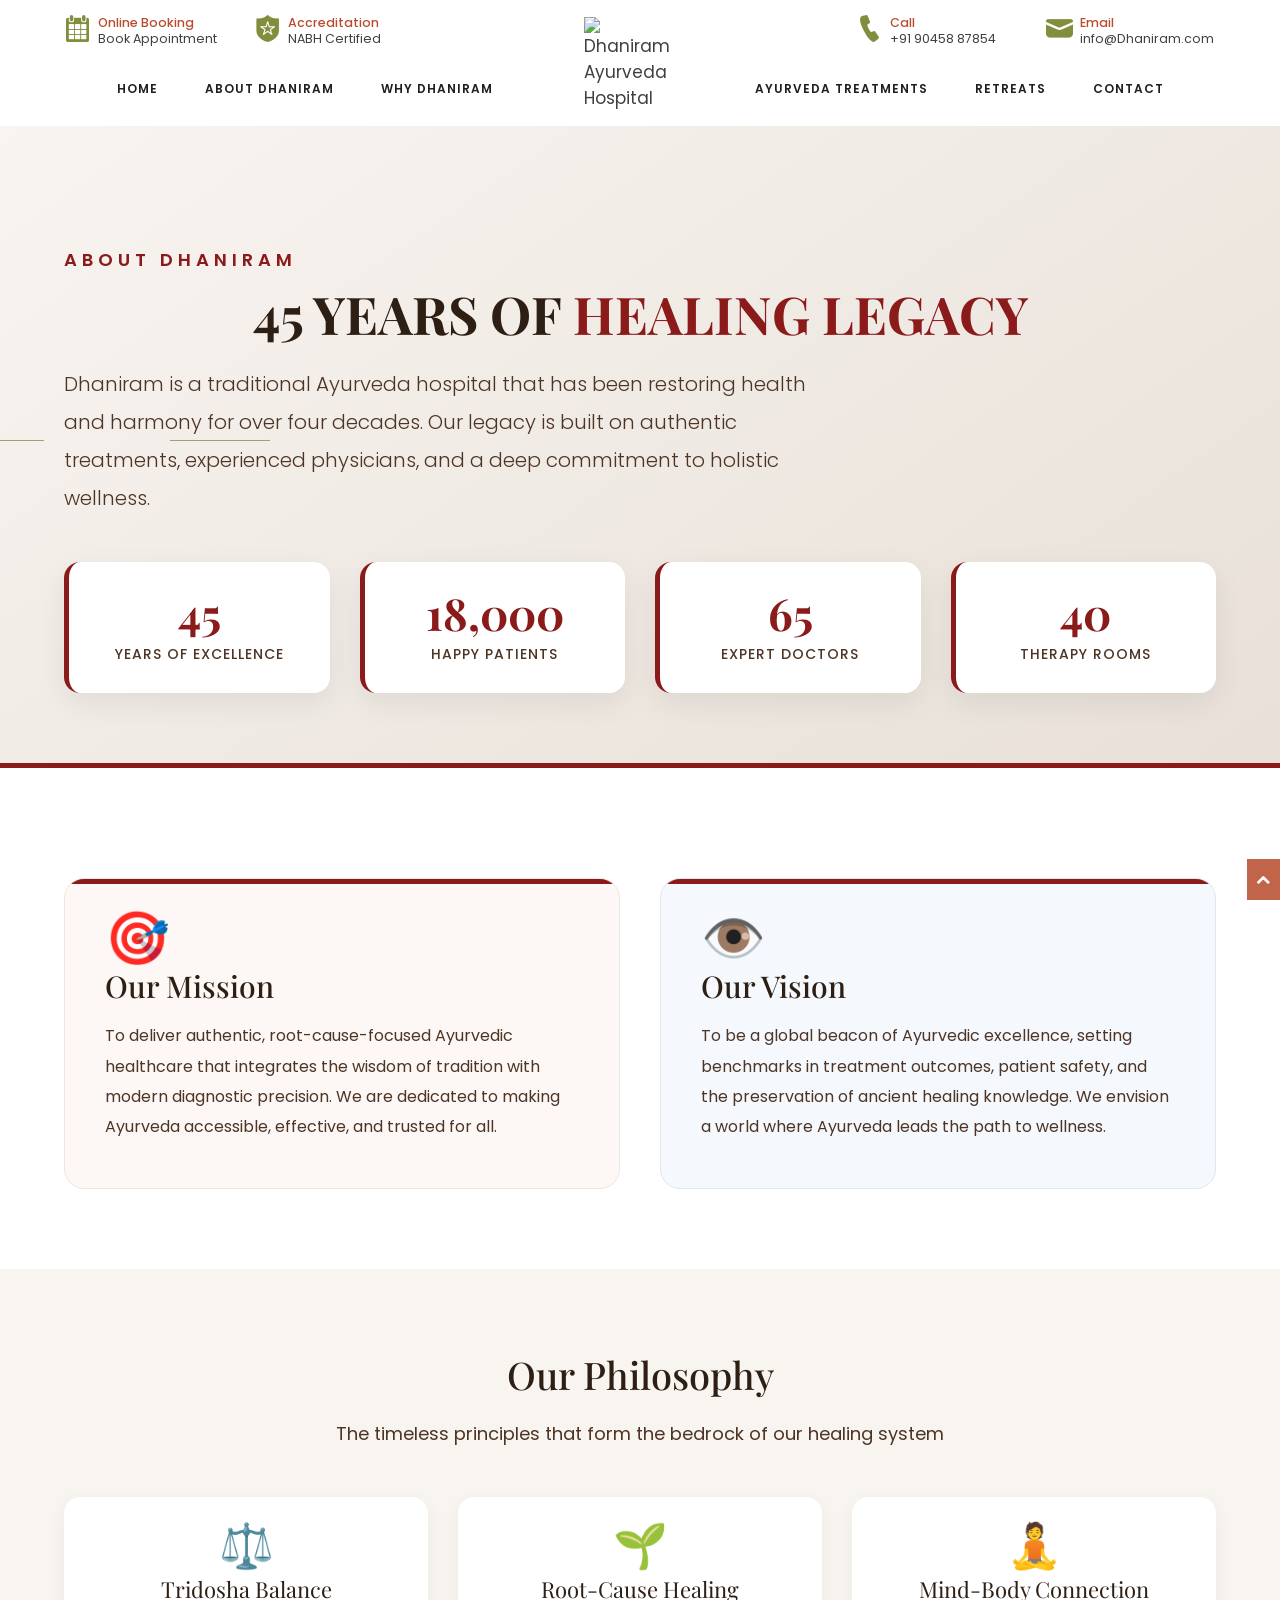
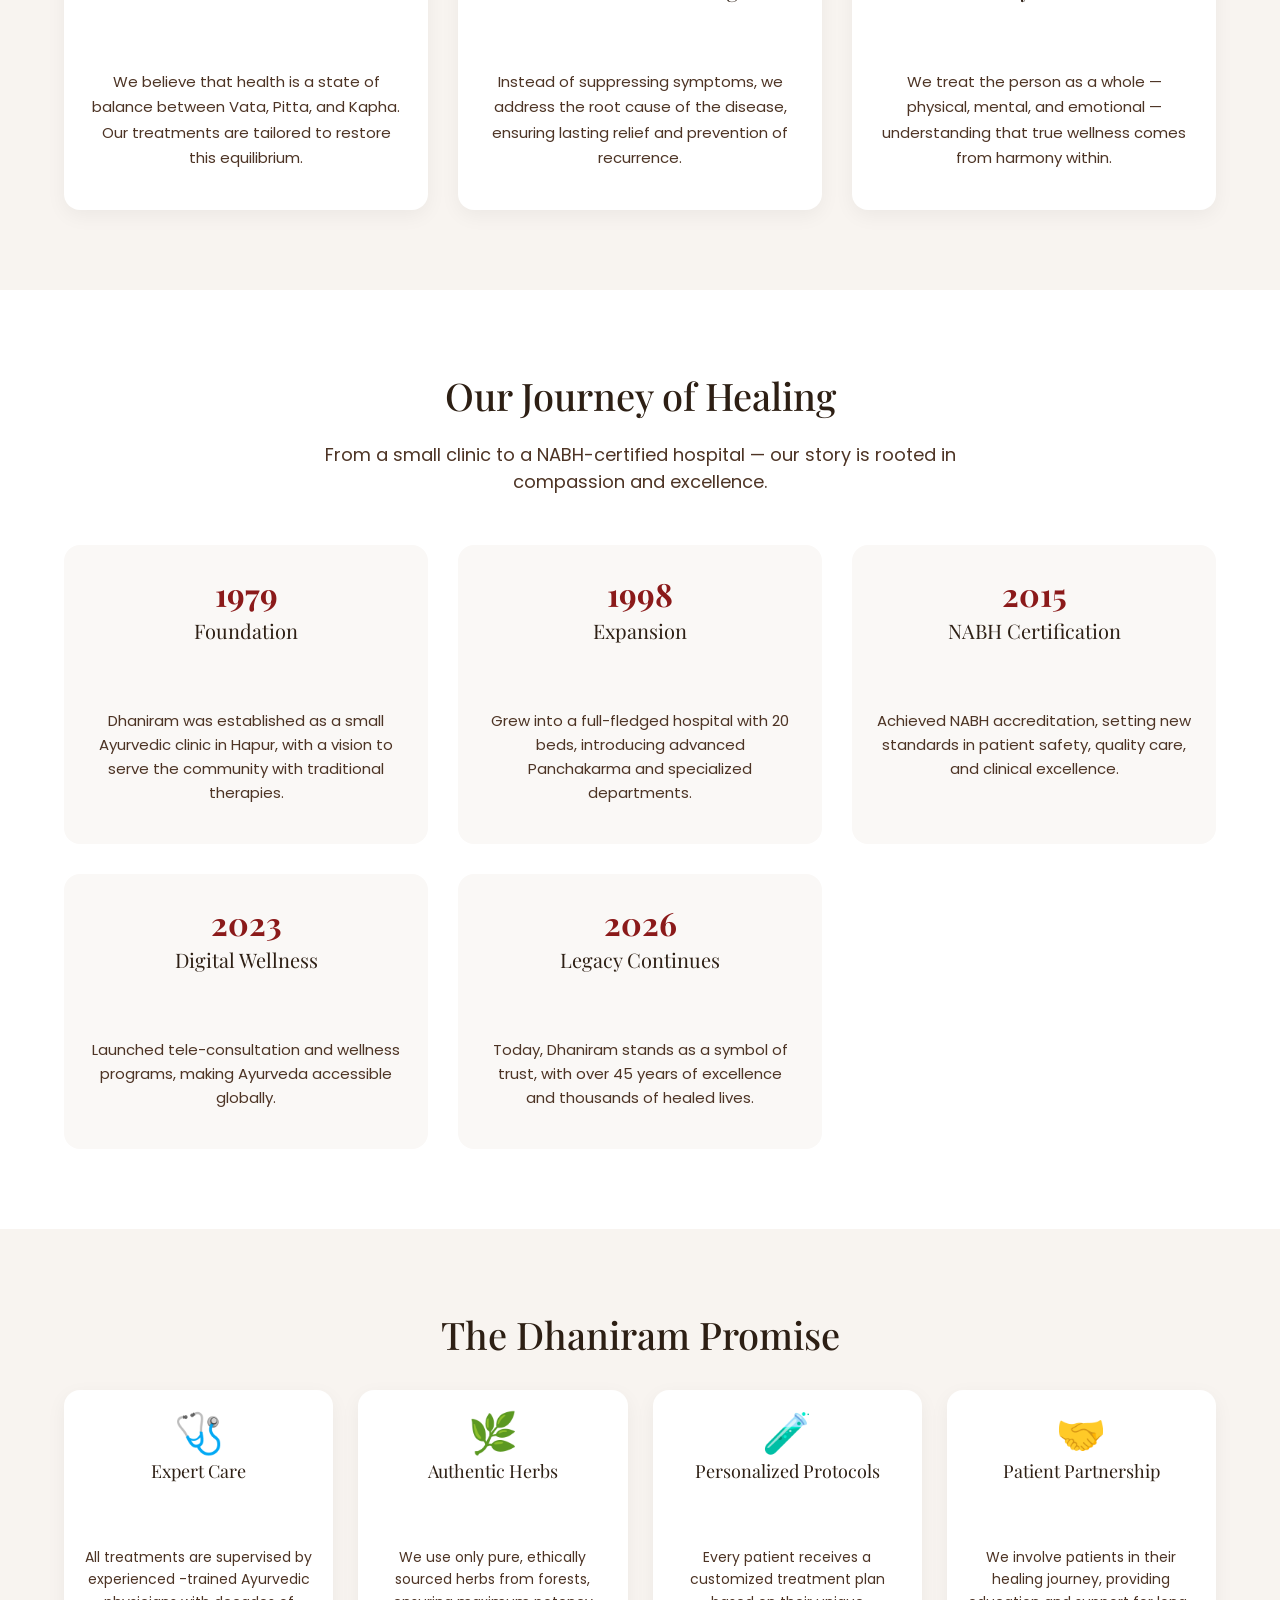
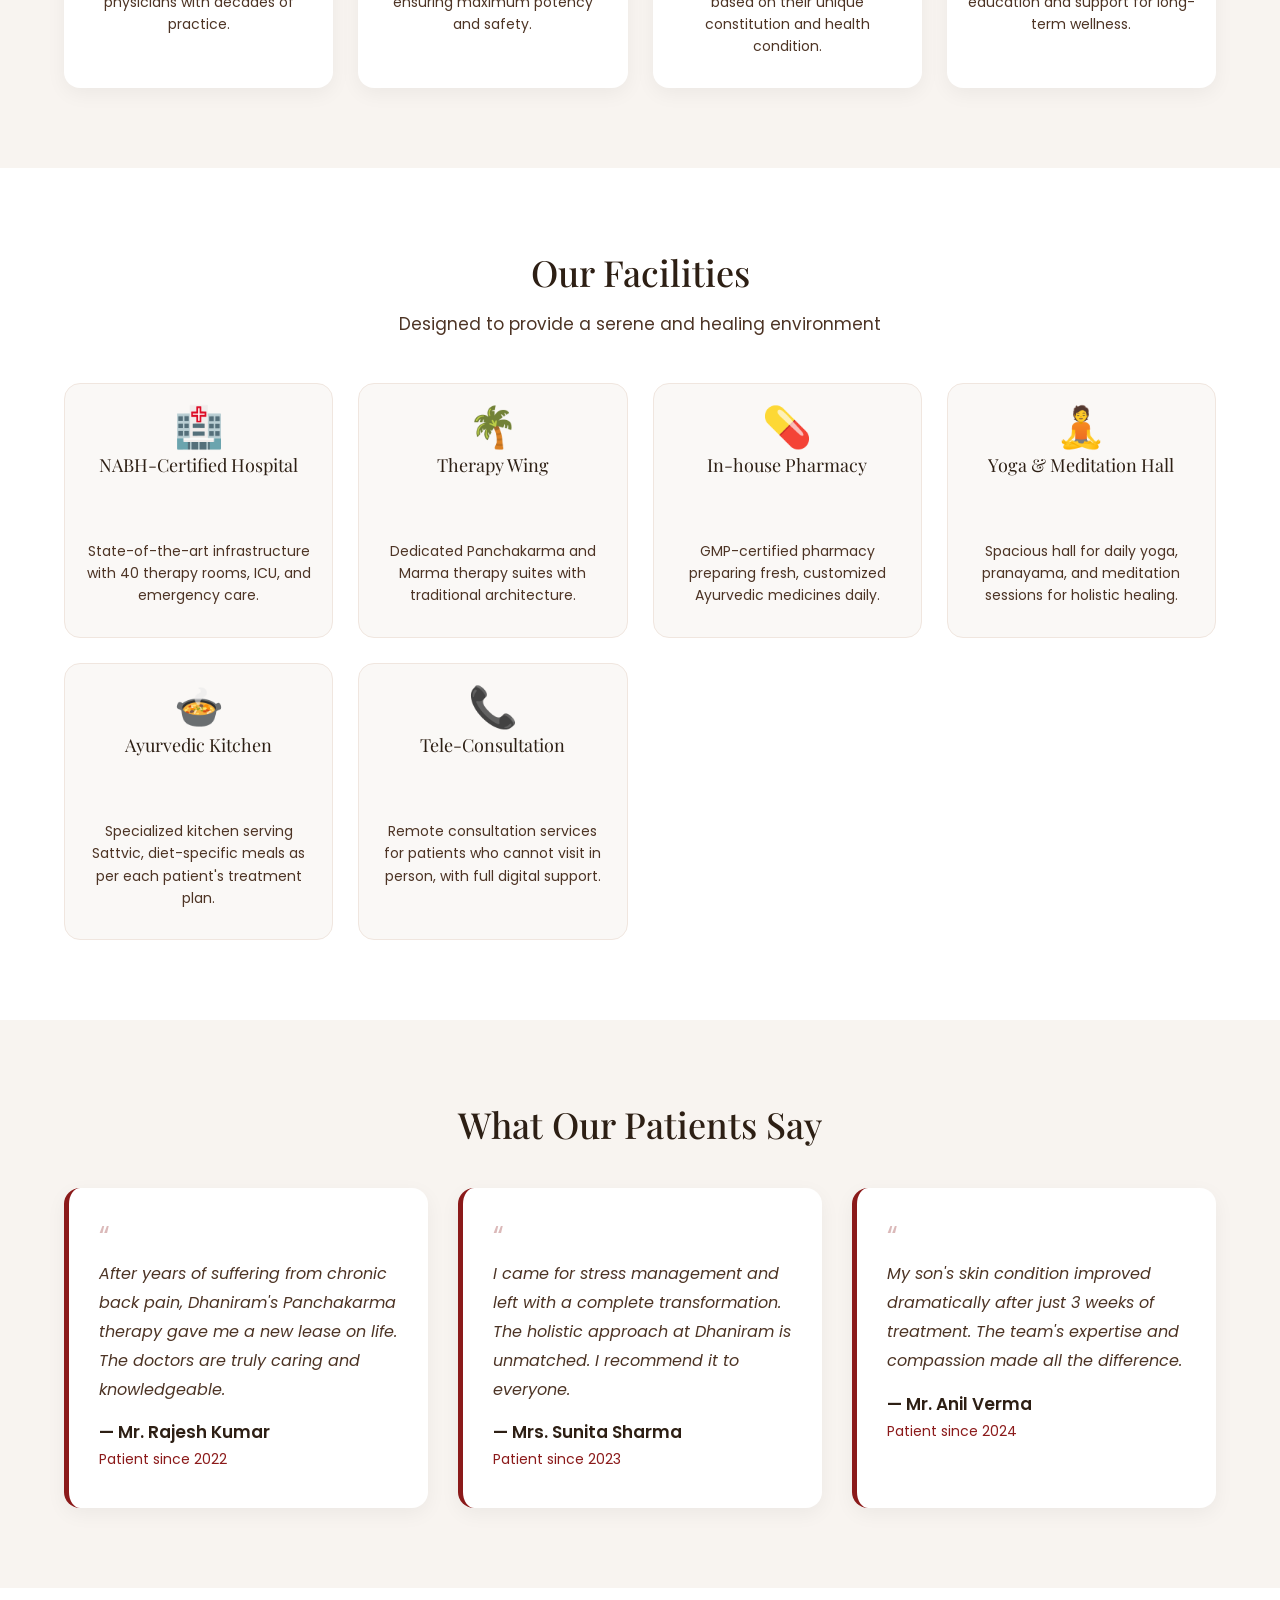
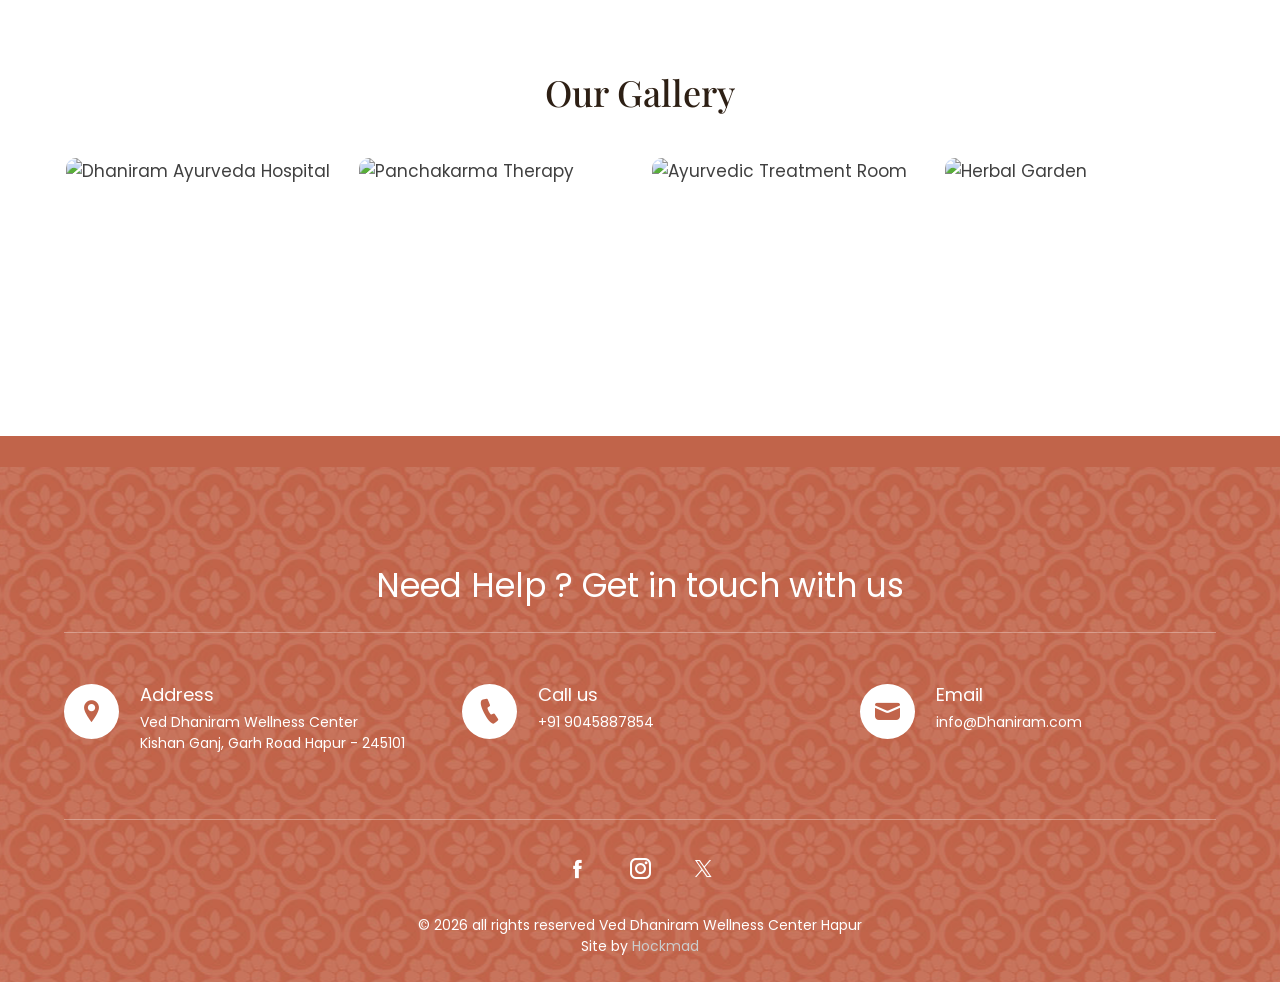
==== commit 69ae2c59: "Update about.html" ====
--- a/about.html
+++ b/about.html
@@ -3,9 +3,9 @@
 
 <head>
     <meta charset="utf-8">
-    <title>About Us - Dhaniram Kerala Ayurveda Hospital | 45 Years of Excellence</title>
+    <title>About Us - Dhaniram  Ayurveda Hospital | 45 Years of Excellence</title>
     <meta name="description"
-        content="Dhaniram is a NABH Certified Kerala Ayurveda Hospital offering authentic Panchakarma, rejuvenation therapies, and specialized Ayurvedic treatments in Hapur, Noida, and Delhi NCR by experienced Kerala doctors." />
+        content="Dhaniram is a NABH Certified  Ayurveda Hospital offering authentic Panchakarma, rejuvenation therapies, and specialized Ayurvedic treatments in Hapur, Noida, and Delhi NCR by experienced  doctors." />
     <meta name="author" content="Dhaniram Ayurveda Centre">
     <link rel="shortcut icon" href="img/fav.ico">
     <meta name="viewport" content="width=device-width, initial-scale=1, maximum-scale=1" />
@@ -401,7 +401,7 @@
             <span class="heading fade-in visible">About Dhaniram</span>
             <h1 class="fade-in visible delay-1">45 Years of <span>Healing Legacy</span></h1>
             <p class="subtitle fade-in visible delay-2">
-                Dhaniram is a traditional Kerala Ayurveda hospital that has been restoring health and harmony 
+                Dhaniram is a traditional  Ayurveda hospital that has been restoring health and harmony 
                 for over four decades. Our legacy is built on authentic treatments, experienced physicians, 
                 and a deep commitment to holistic wellness.
             </p>
@@ -435,7 +435,7 @@
                     <h3>Our Mission</h3>
                     <p>
                         To deliver authentic, root-cause-focused Ayurvedic healthcare that integrates the wisdom 
-                        of Kerala tradition with modern diagnostic precision. We are dedicated to making Ayurveda 
+                        of  tradition with modern diagnostic precision. We are dedicated to making Ayurveda 
                         accessible, effective, and trusted for all.
                     </p>
                 </div>
@@ -486,7 +486,7 @@
                 <div class="journey-item fade-in">
                     <div class="year">1979</div>
                     <h4>Foundation</h4>
-                    <p>Dhaniram was established as a small Ayurvedic clinic in Hapur, with a vision to serve the community with traditional Kerala therapies.</p>
+                    <p>Dhaniram was established as a small Ayurvedic clinic in Hapur, with a vision to serve the community with traditional  therapies.</p>
                 </div>
                 <div class="journey-item fade-in delay-1">
                     <div class="year">1998</div>
@@ -520,12 +520,12 @@
                 <div class="promise-item fade-in">
                     <span class="icon">🩺</span>
                     <h4>Expert Care</h4>
-                    <p>All treatments are supervised by experienced Kerala-trained Ayurvedic physicians with decades of practice.</p>
+                    <p>All treatments are supervised by experienced -trained Ayurvedic physicians with decades of practice.</p>
                 </div>
                 <div class="promise-item fade-in delay-1">
                     <span class="icon">🌿</span>
                     <h4>Authentic Herbs</h4>
-                    <p>We use only pure, ethically sourced herbs from Kerala forests, ensuring maximum potency and safety.</p>
+                    <p>We use only pure, ethically sourced herbs from  forests, ensuring maximum potency and safety.</p>
                 </div>
                 <div class="promise-item fade-in delay-2">
                     <span class="icon">🧪</span>
@@ -554,8 +554,8 @@
                 </div>
                 <div class="facility-item fade-in delay-1">
                     <span class="icon">🌴</span>
-                    <h4>Kerala Therapy Wing</h4>
-                    <p>Dedicated Panchakarma and Marma therapy suites with traditional Kerala architecture.</p>
+                    <h4> Therapy Wing</h4>
+                    <p>Dedicated Panchakarma and Marma therapy suites with traditional  architecture.</p>
                 </div>
                 <div class="facility-item fade-in delay-2">
                     <span class="icon">💊</span>
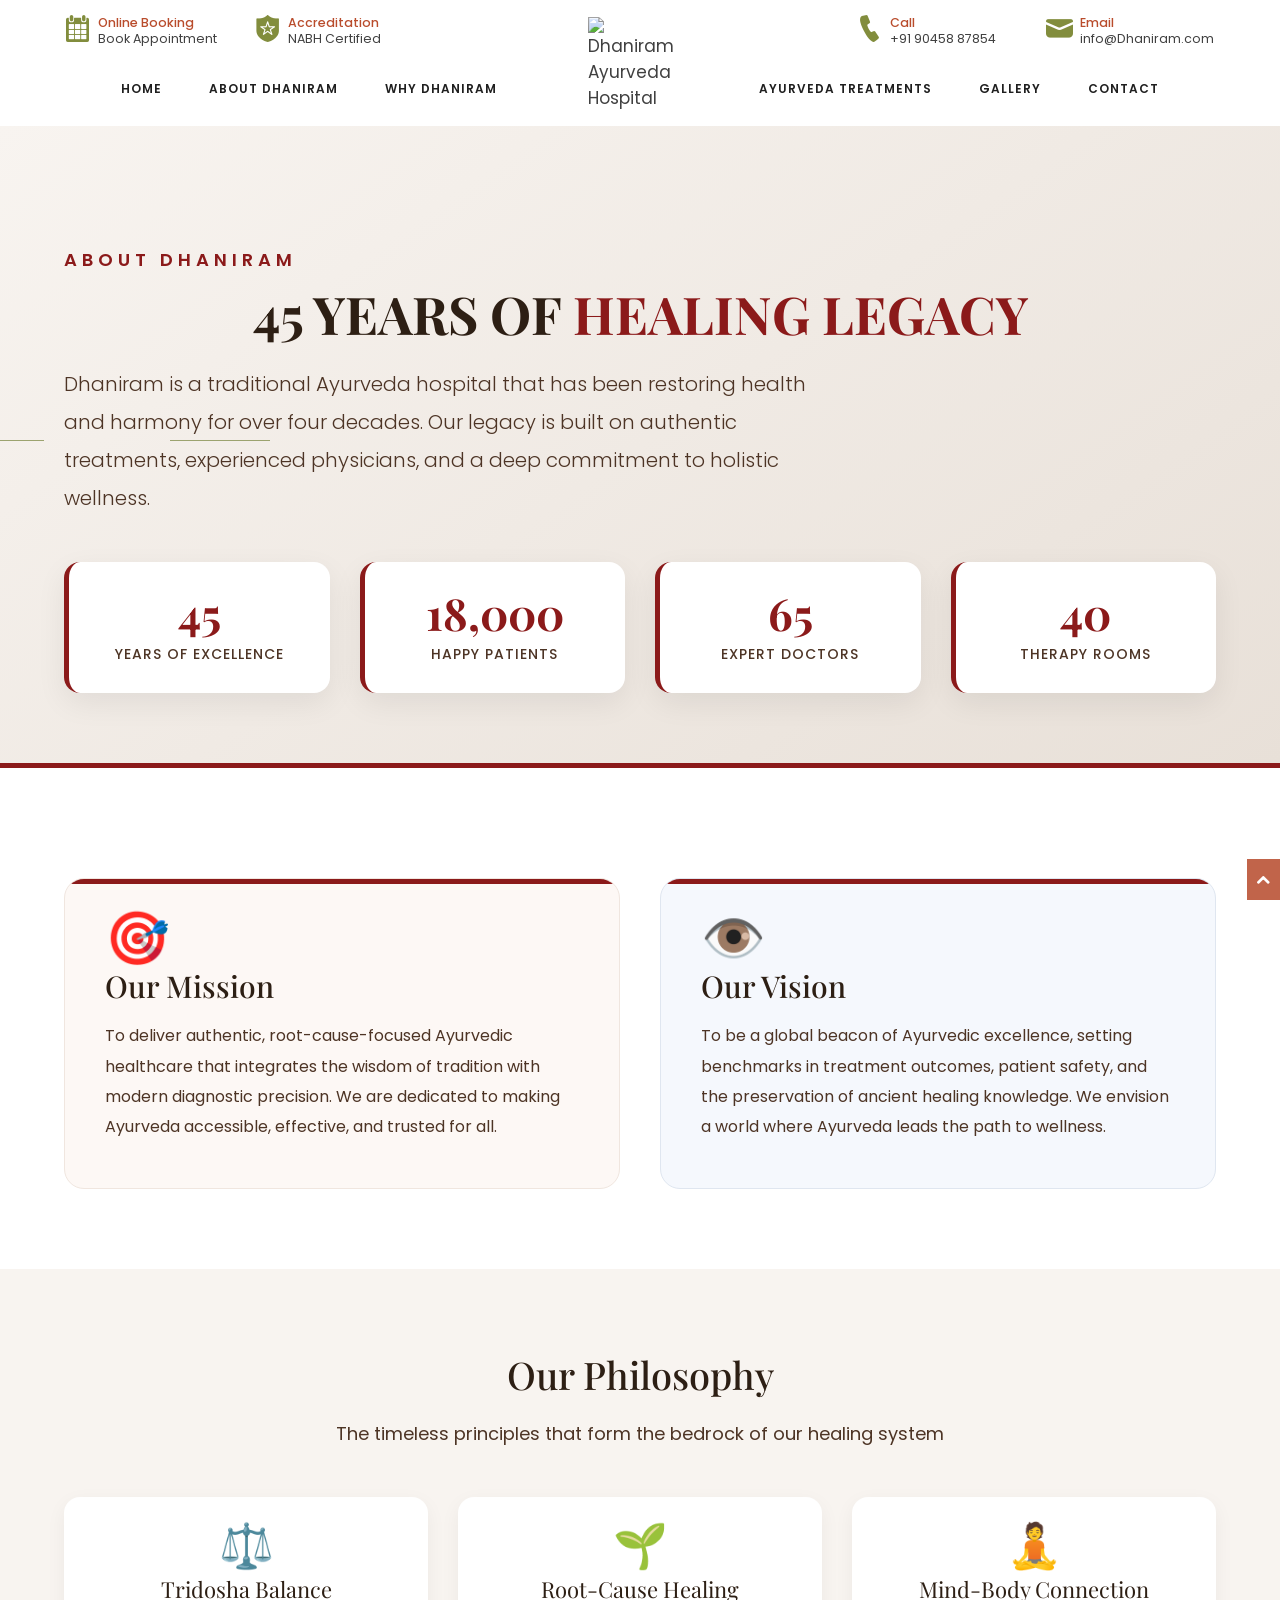
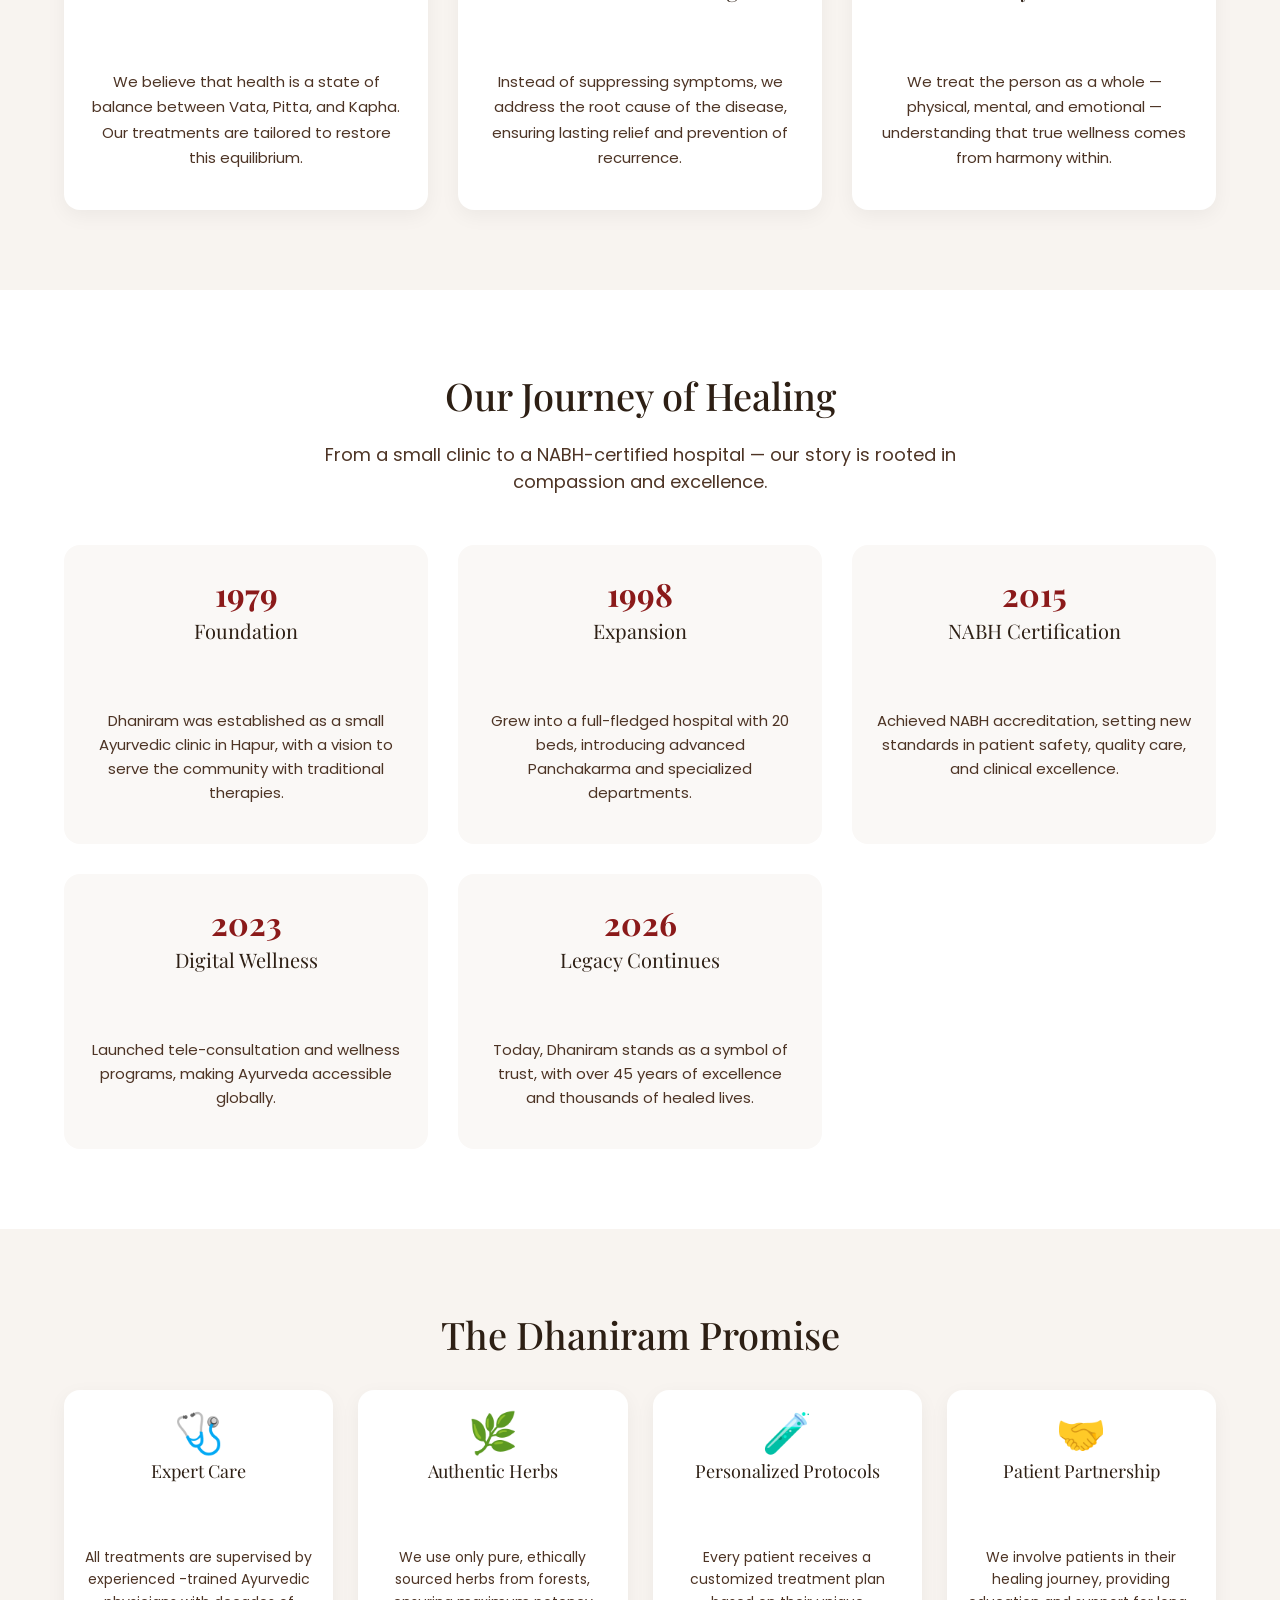
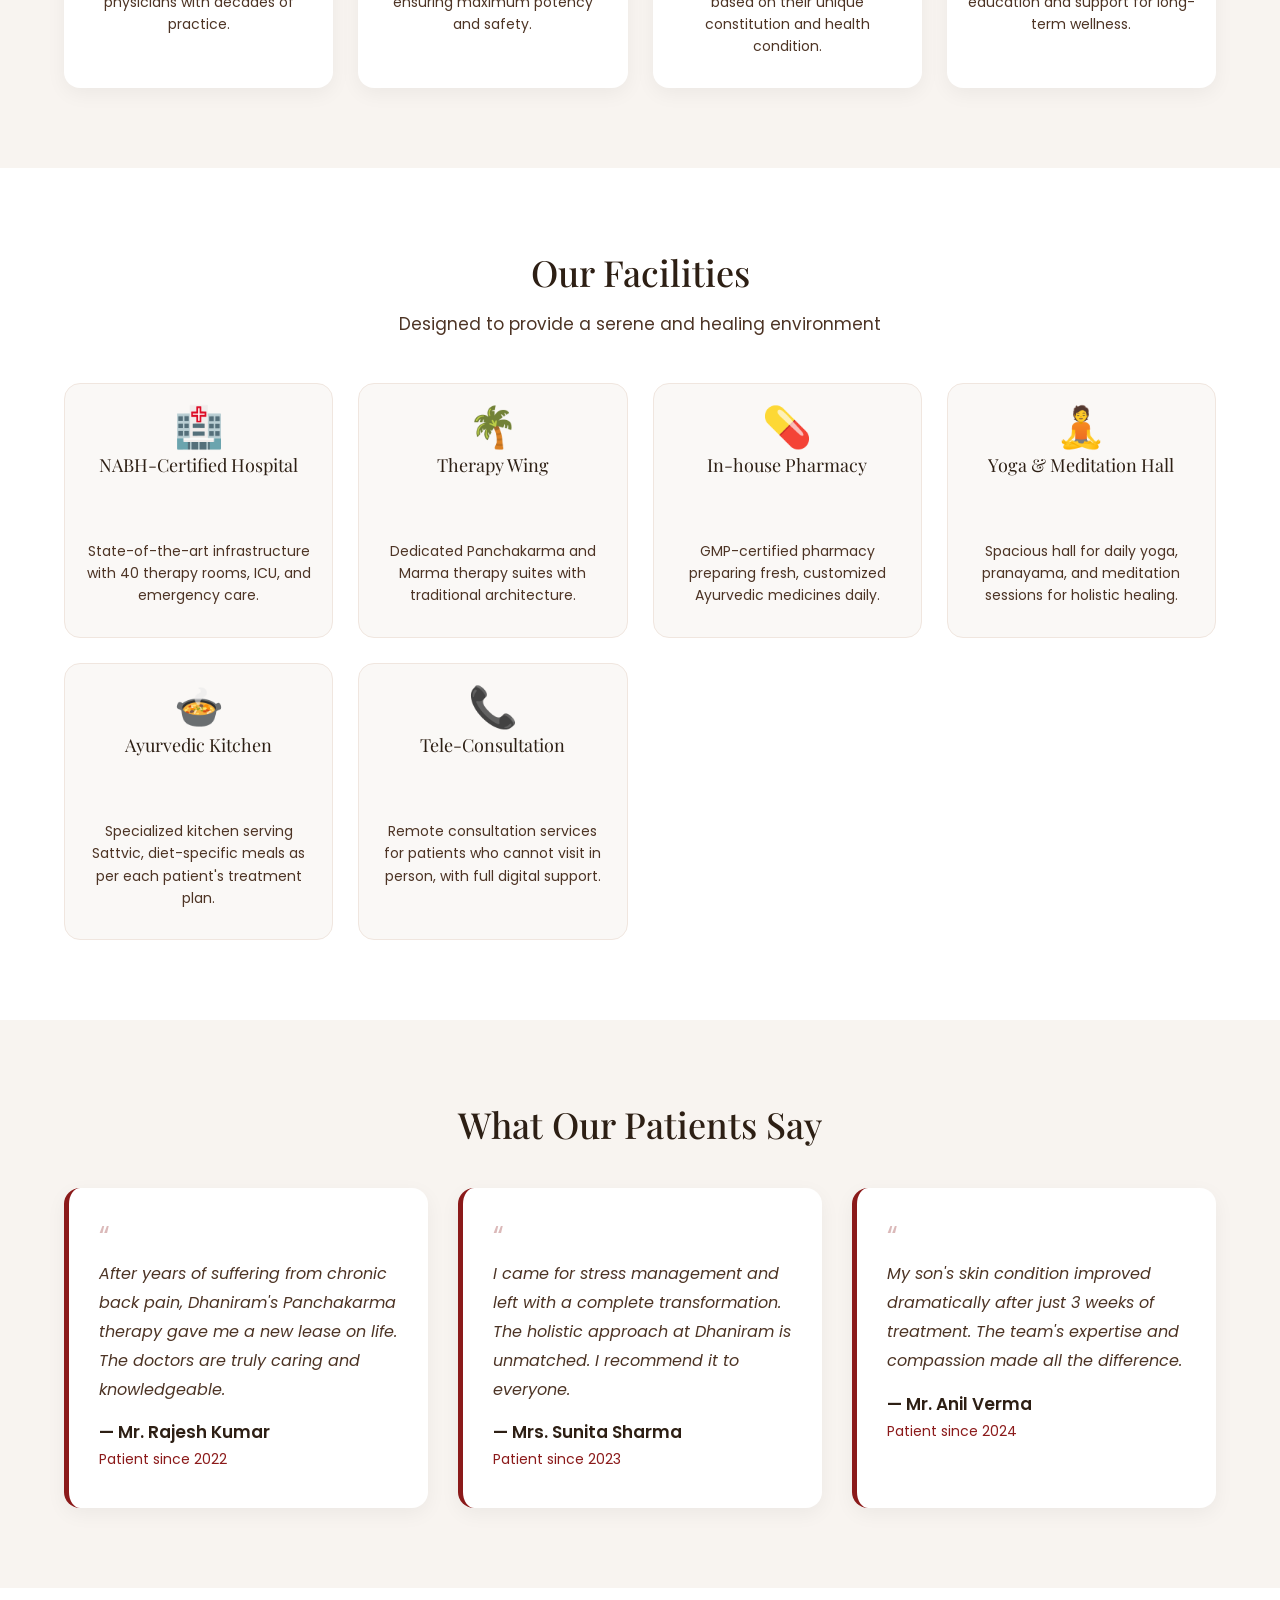
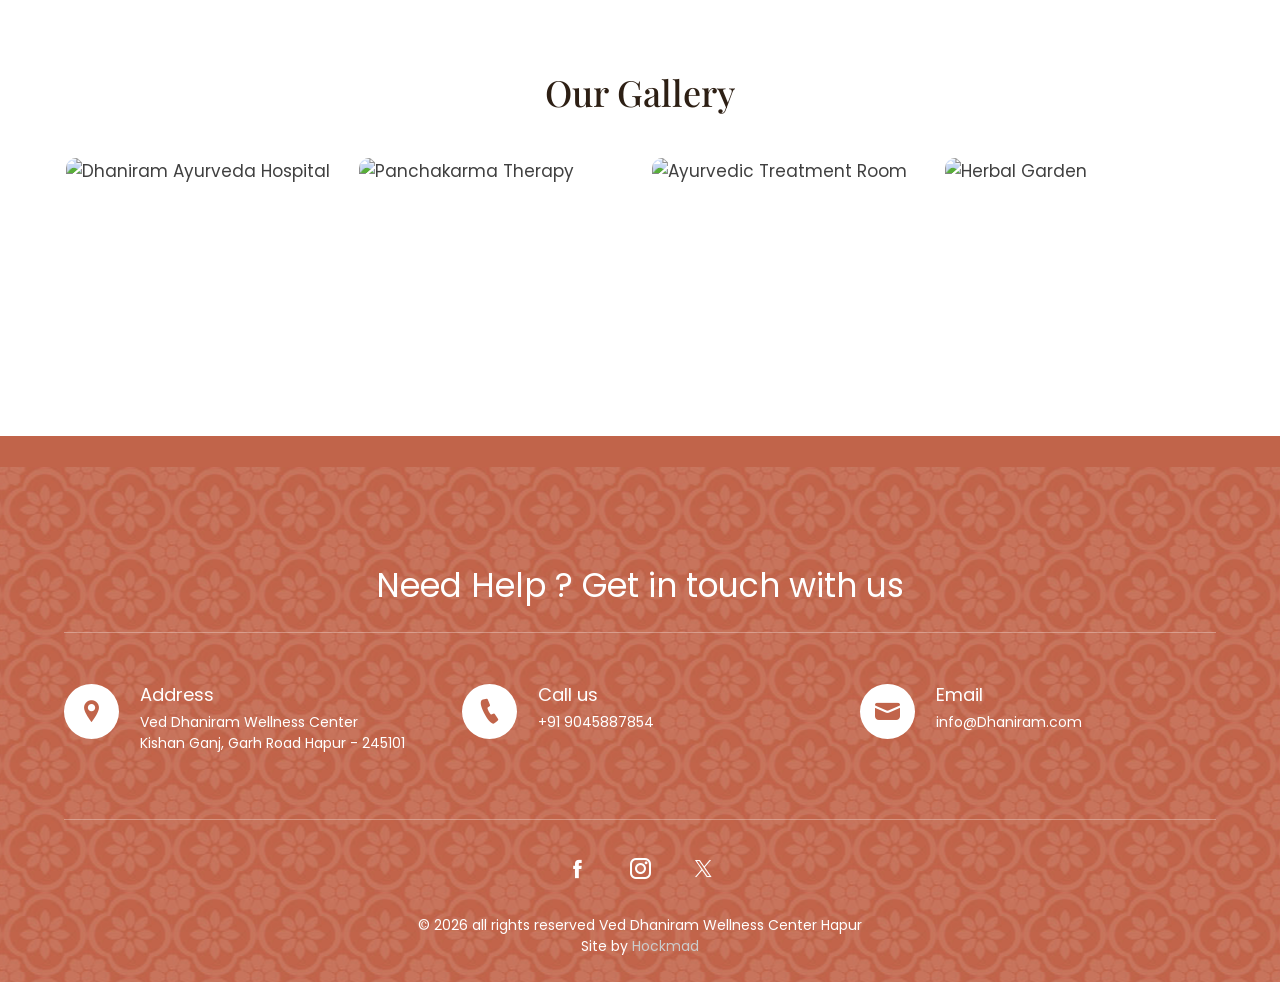
==== commit 89535c6b: "Update about.html" ====
--- a/about.html
+++ b/about.html
@@ -384,7 +384,7 @@
                                     src="https://res.cloudinary.com/kgqfbt78/image/upload/v1784277802/WhatsApp_Image_2026-07-16_at_21.31.47_lyb95e.jpg"
                                     alt="Dhaniram Ayurveda Hospital"> </li>
                             <li class="menu-item"> <a href="treatment.html" class="menu-link">Ayurveda Treatments</a></li>
-                            <li class="menu-item"> <a href="retreats.html" class="menu-link">Retreats</a> </li>
+                            <li class="menu-item"> <a href="gallery.html" class="menu-link">Gallery</a> </li>
                             <li class="menu-item"> <a href="contact.html" class="menu-link">Contact</a> </li>
                         </ul>
                     </div>
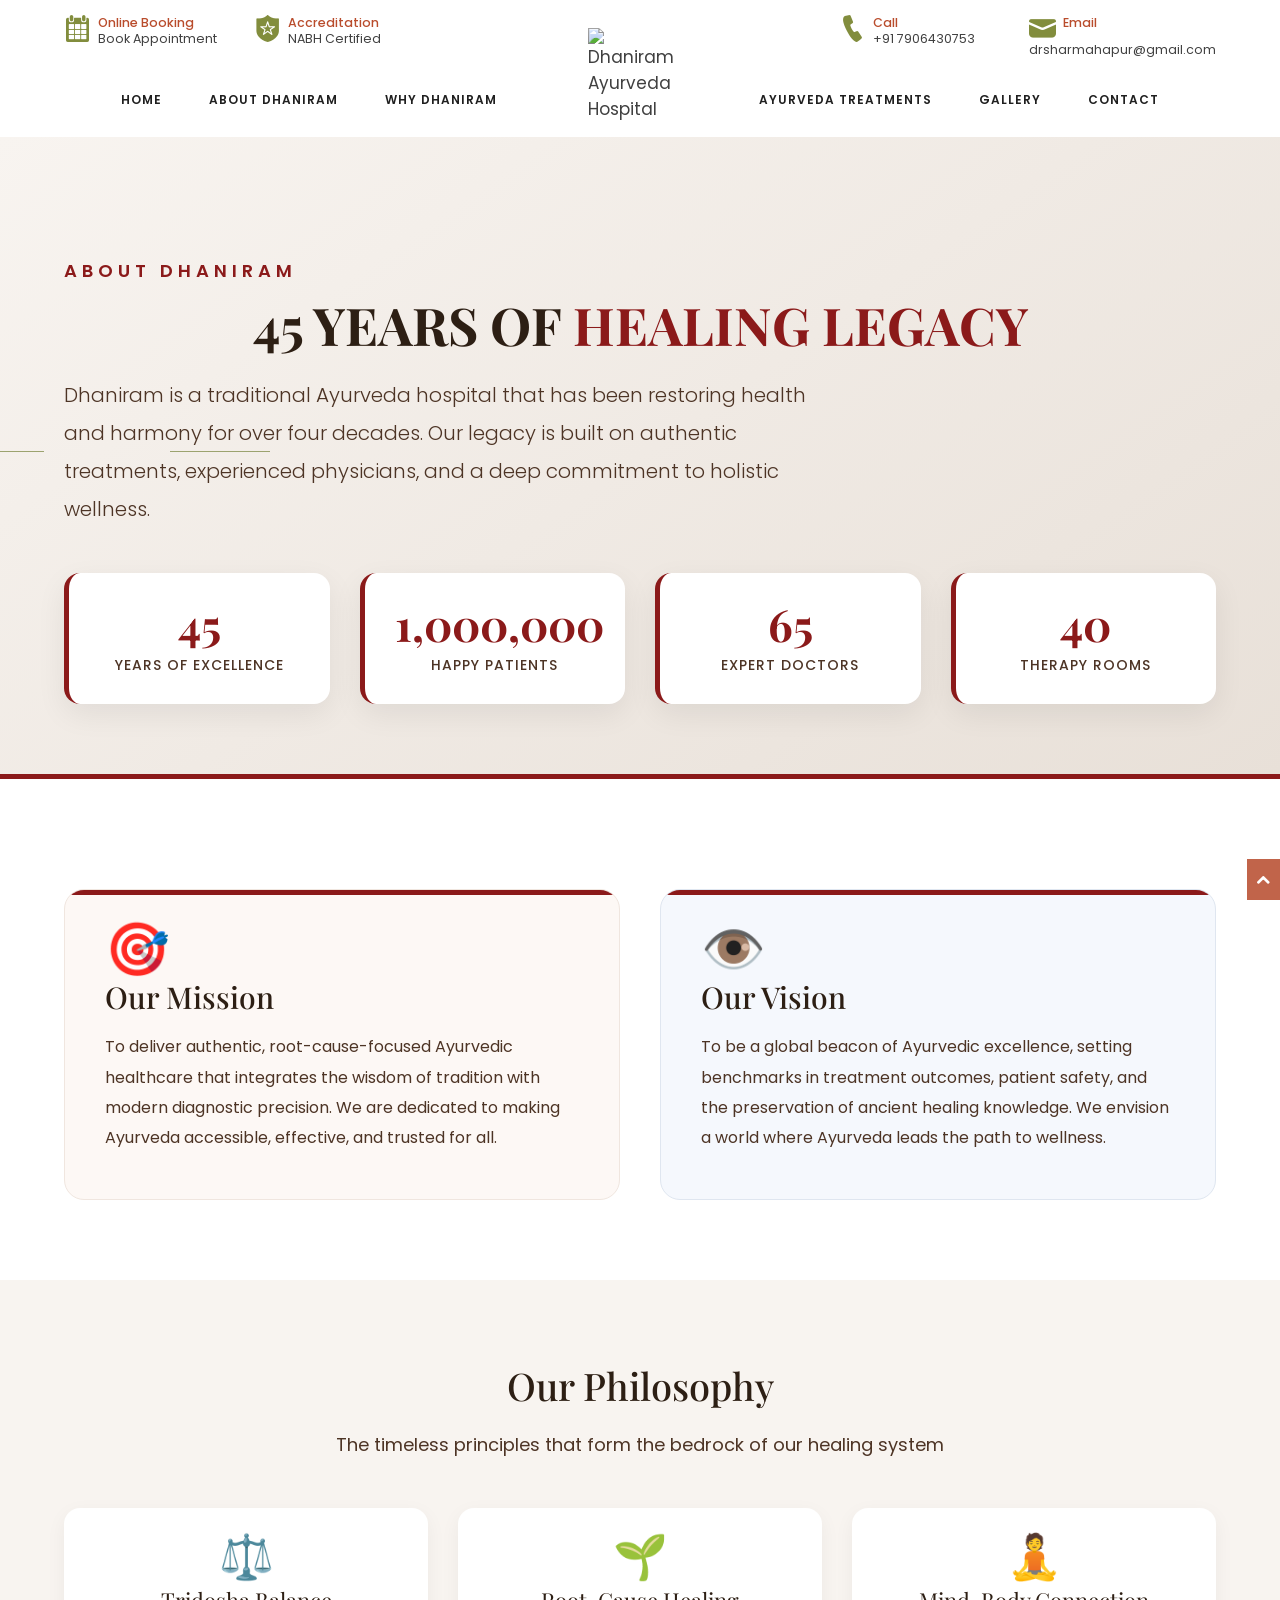
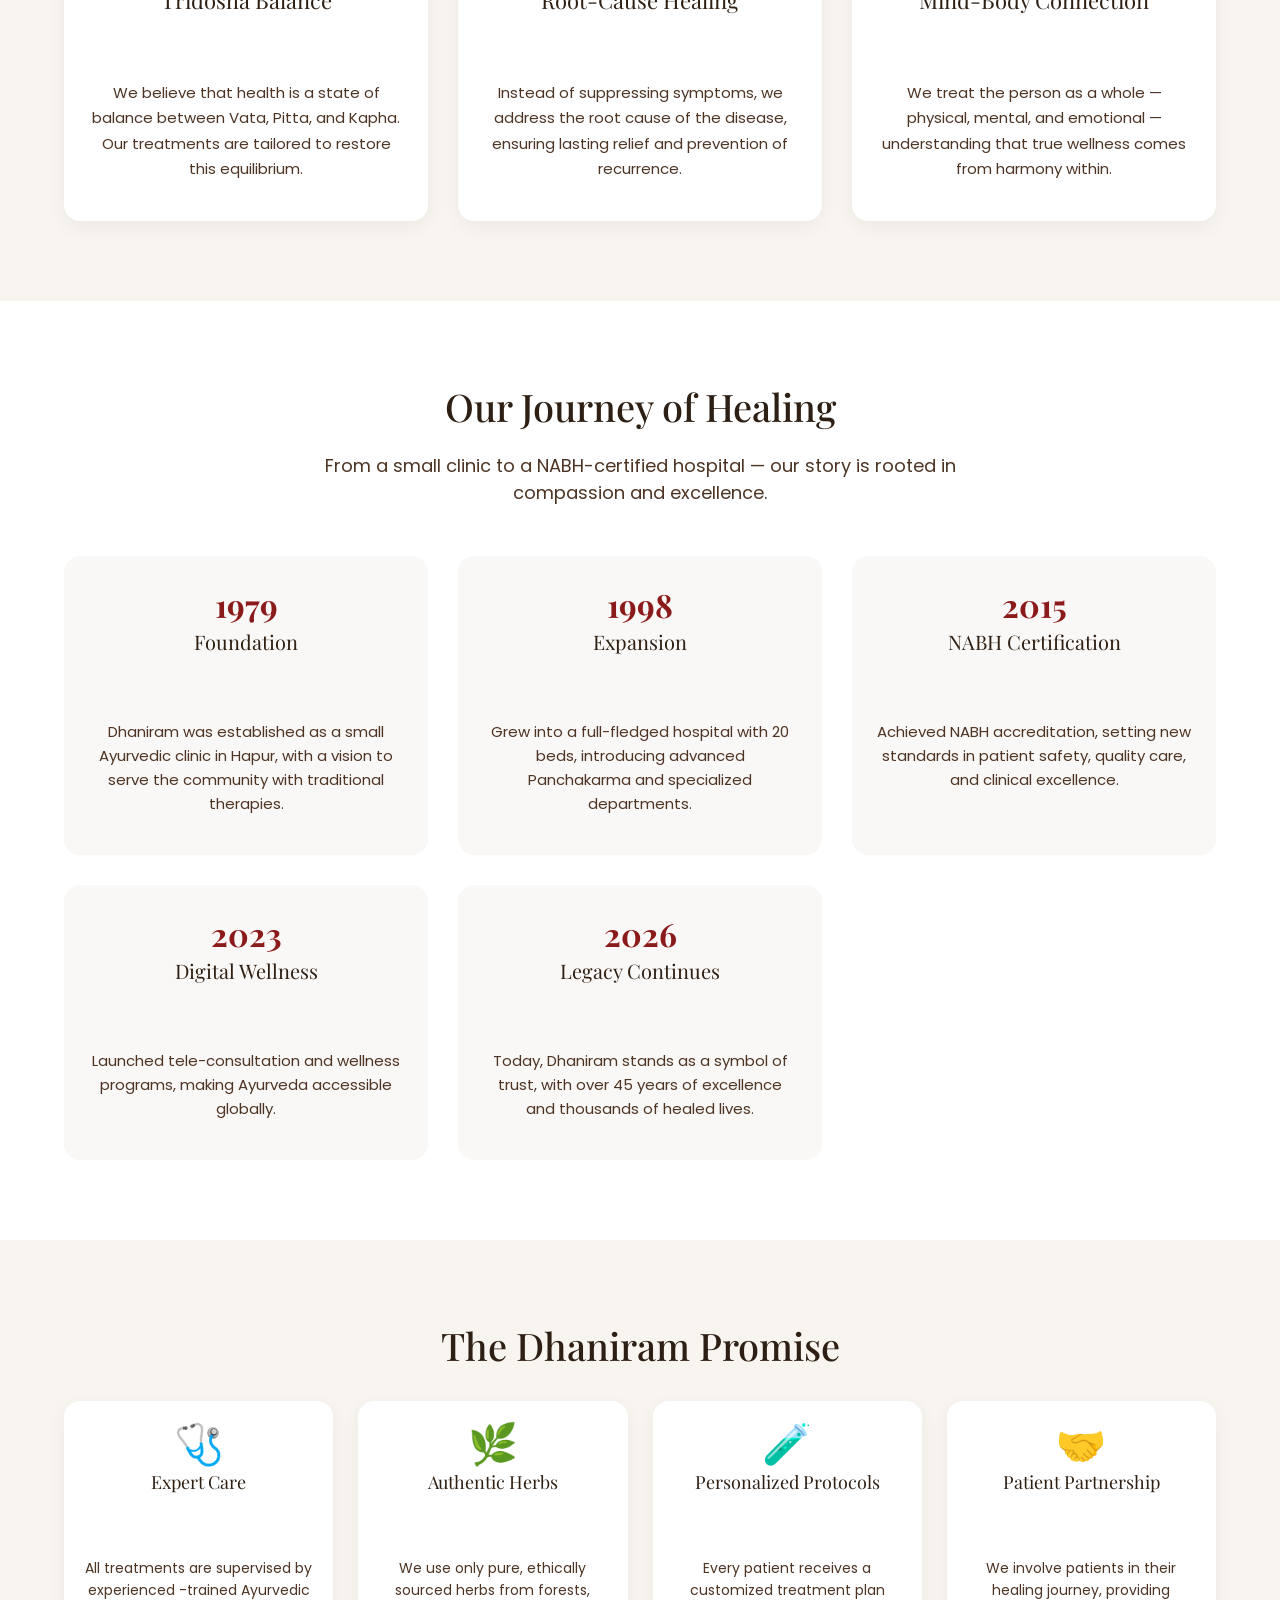
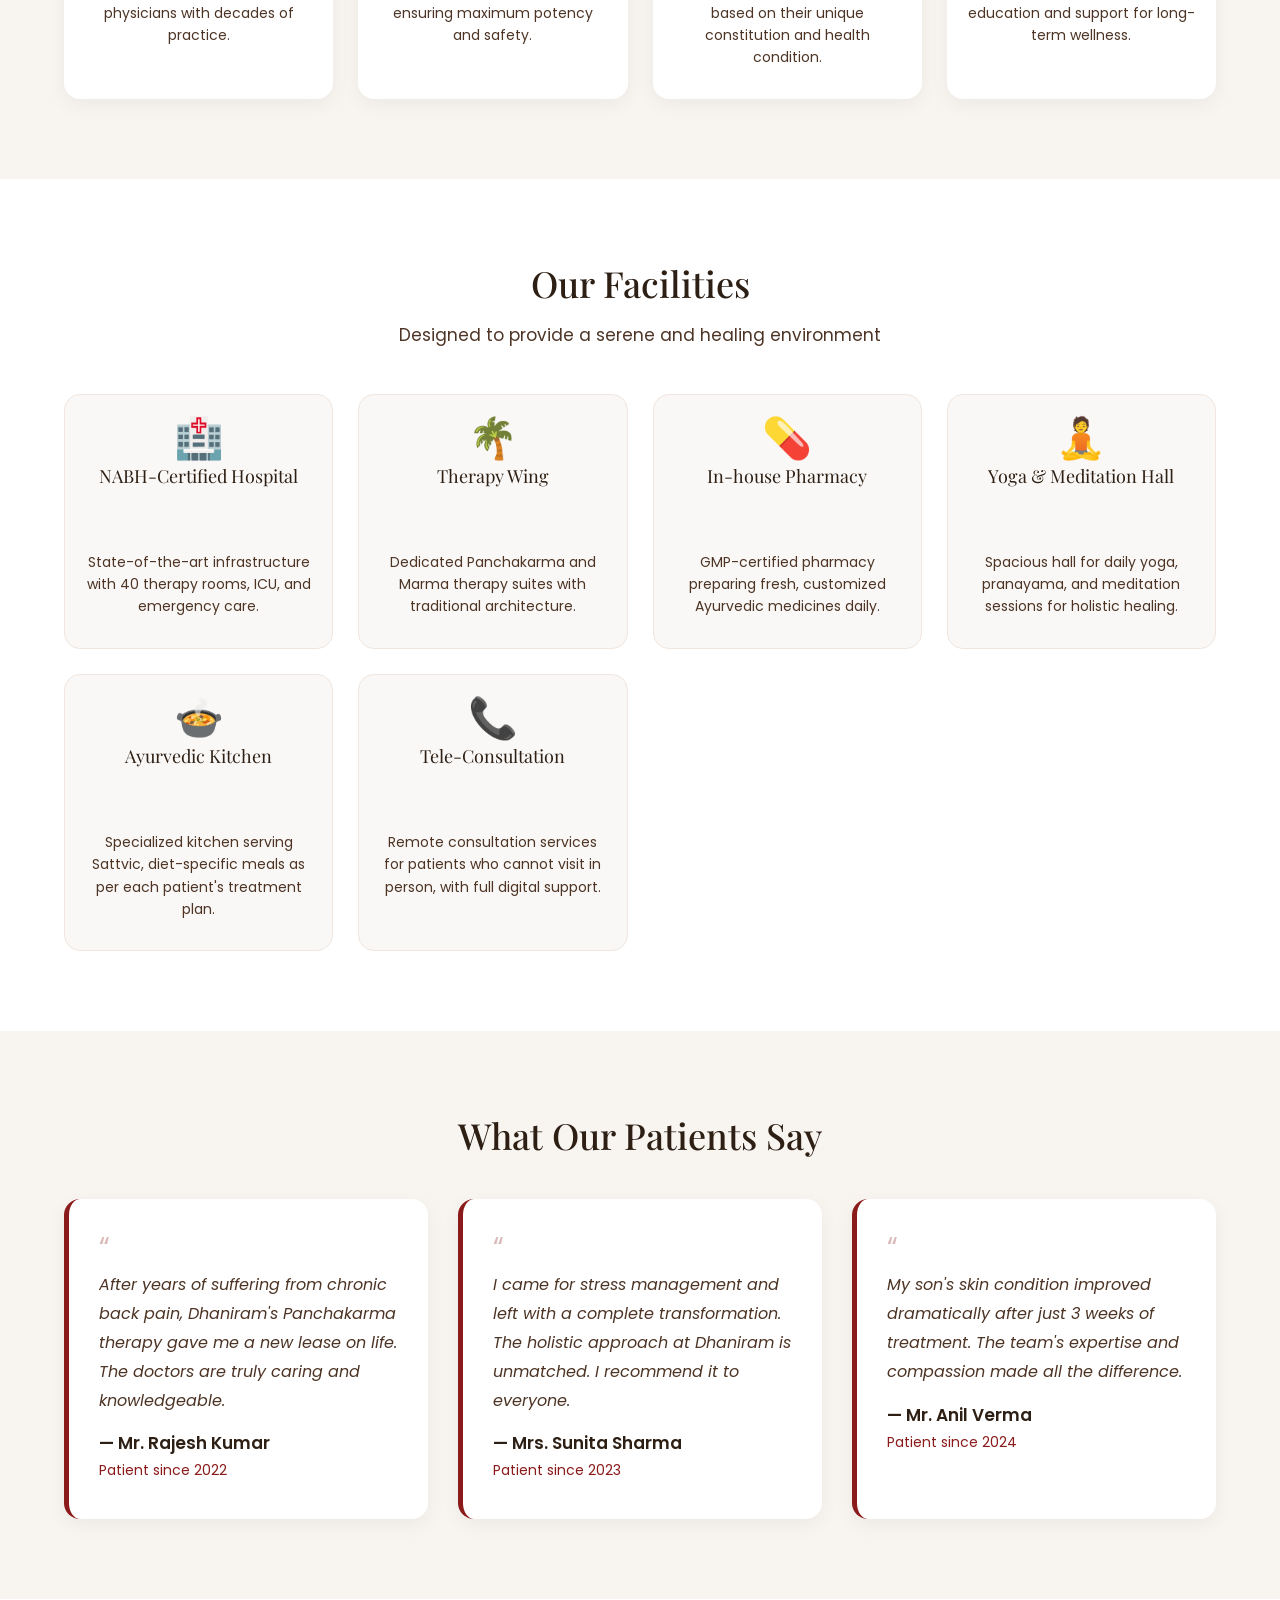
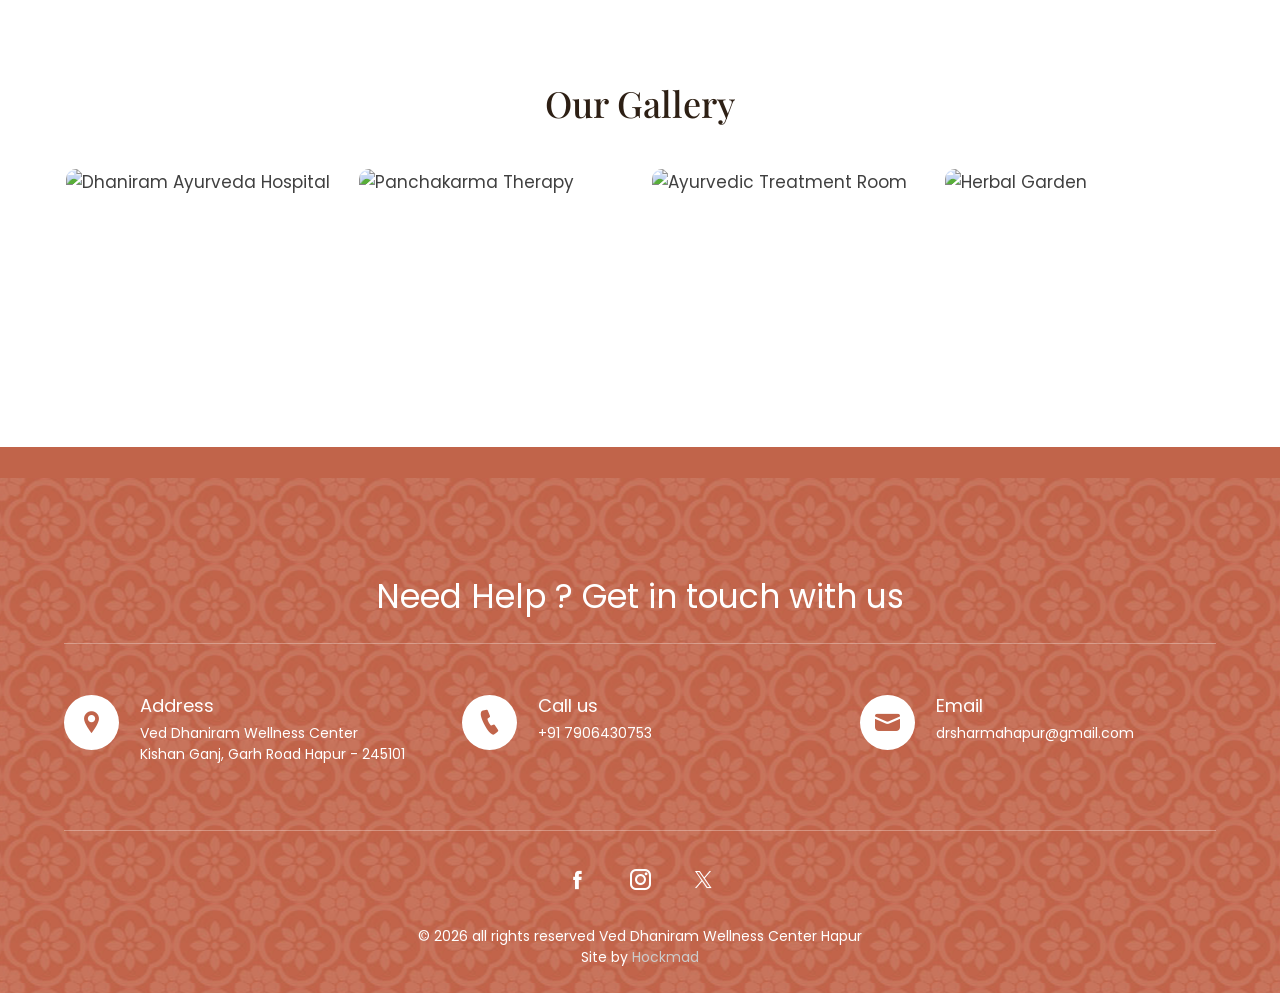
==== commit 752e74ce: "Update about.html" ====
--- a/about.html
+++ b/about.html
@@ -358,8 +358,8 @@
     <div class="top1bar">
         <div class="top1bar-cells"><i class="icofont-ui-calendar"></i><strong>Online Booking</strong> Book Appointment</div>
         <div class="top1bar-cells"><i class="icofont-cop-badge"></i><strong>Accreditation</strong>NABH Certified</div>
-        <div class="top1bar-cells"><i class="icofont-ui-call"></i><strong>Call</strong>+91 90458 87854</div>
-        <div class="top1bar-cells"><i class="icofont-ui-message"></i><strong>Email</strong>info@Dhaniram.com</div>
+        <div class="top1bar-cells"><i class="icofont-ui-call"></i><strong>Call</strong>+91 7906430753</div>
+        <div class="top1bar-cells"><i class="icofont-ui-message"></i><strong>Email</strong>drsharmahapur@gmail.com</div>
     </div>
 
     <!-- ====== NAVBAR ====== -->
@@ -411,7 +411,7 @@
                     <span class="label">Years of Excellence</span>
                 </div>
                 <div class="stat-item">
-                    <span class="number" data-count="18000">0</span>
+                    <span class="number" data-count="1000000">0</span>
                     <span class="label">Happy Patients</span>
                 </div>
                 <div class="stat-item">
@@ -628,8 +628,8 @@
             <div class="footer">
                 <div class="footer-3-col"><i class="icofont-location-pin"></i><strong>Address</strong>Ved Dhaniram
                     Wellness Center<br> Kishan Ganj, Garh Road Hapur - 245101</div>
-                <div class="footer-3-col"><i class="icofont-ui-call"></i><strong>Call us</strong>+91 9045887854</div>
-                <div class="footer-3-col"><i class="icofont-ui-message"></i><strong>Email</strong> info@Dhaniram.com
+                <div class="footer-3-col"><i class="icofont-ui-call"></i><strong>Call us</strong>+91 7906430753</div>
+                <div class="footer-3-col"><i class="icofont-ui-message"></i><strong>Email</strong> drsharmahapur@gmail.com
                 </div>
             </div>
             <div class="social"> <a href="https://www.facebook.com/DhaniramAyurvedic/" target="_blank"><i
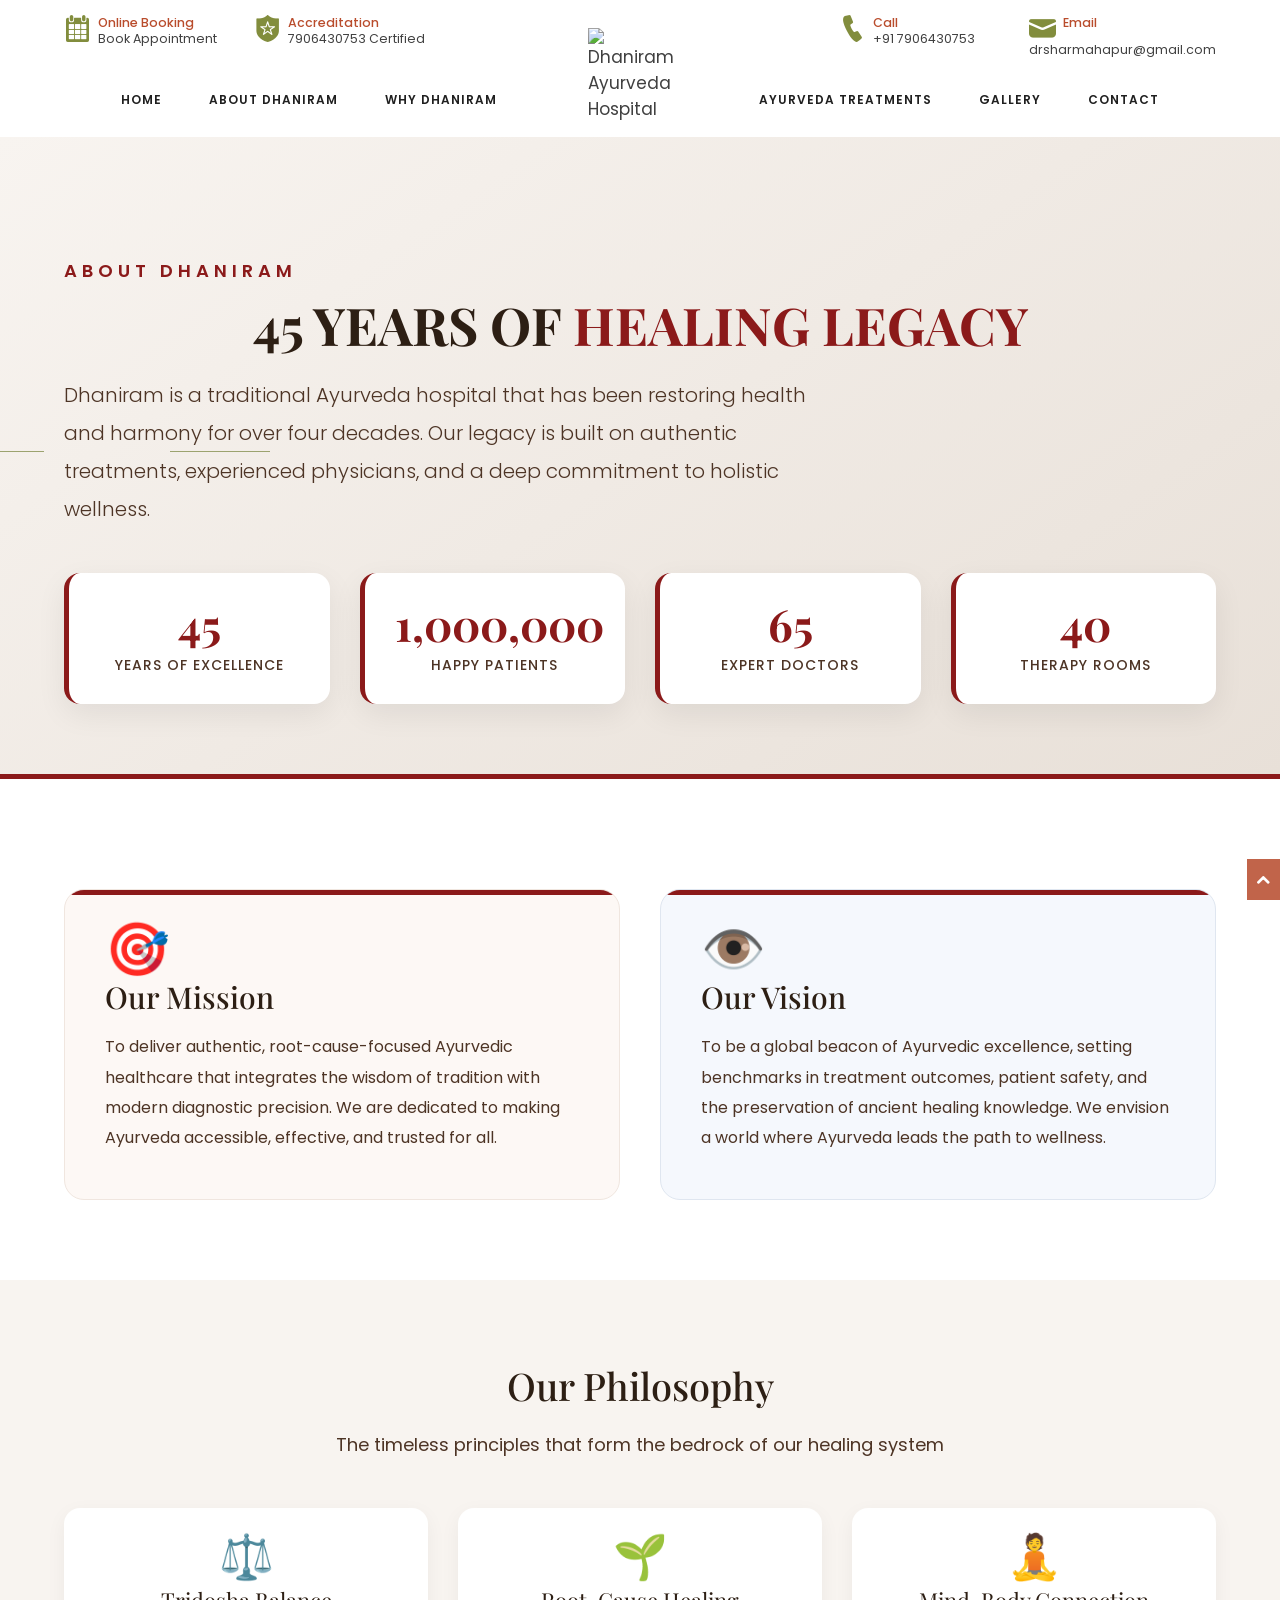
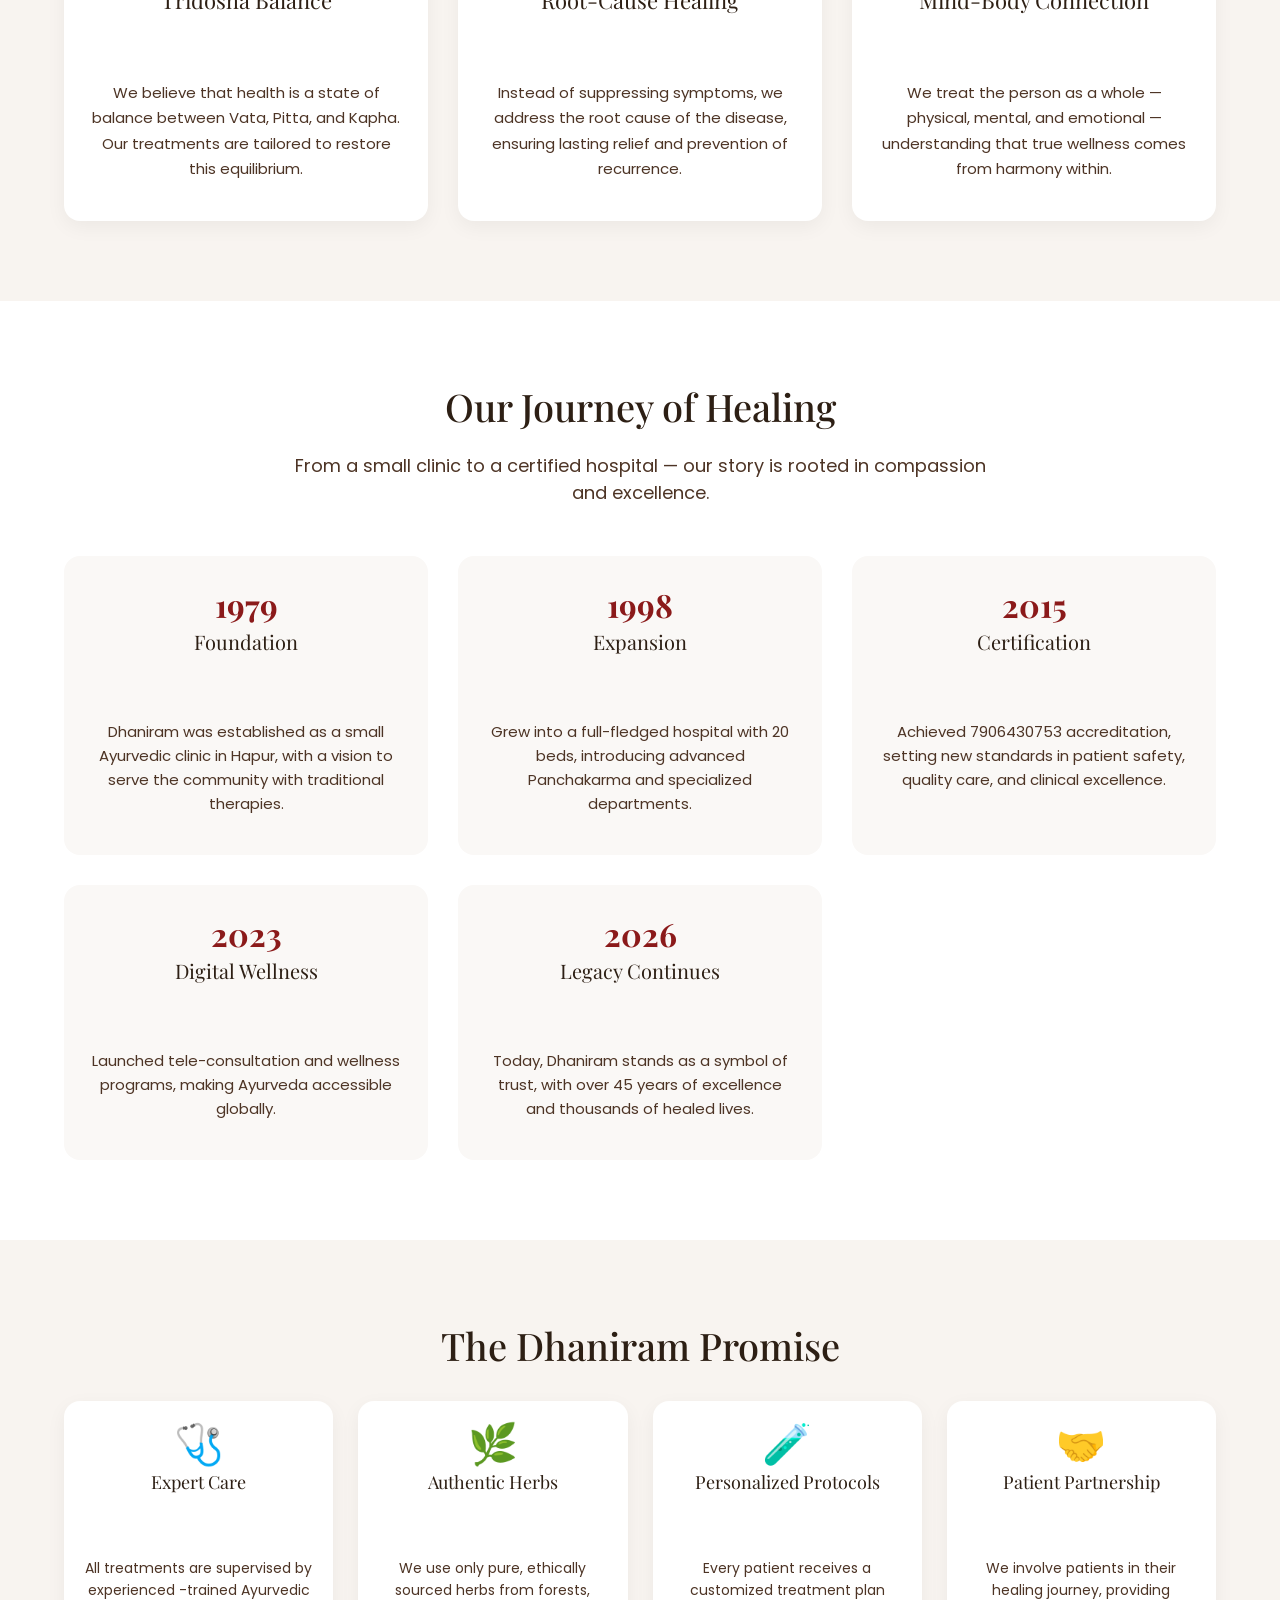
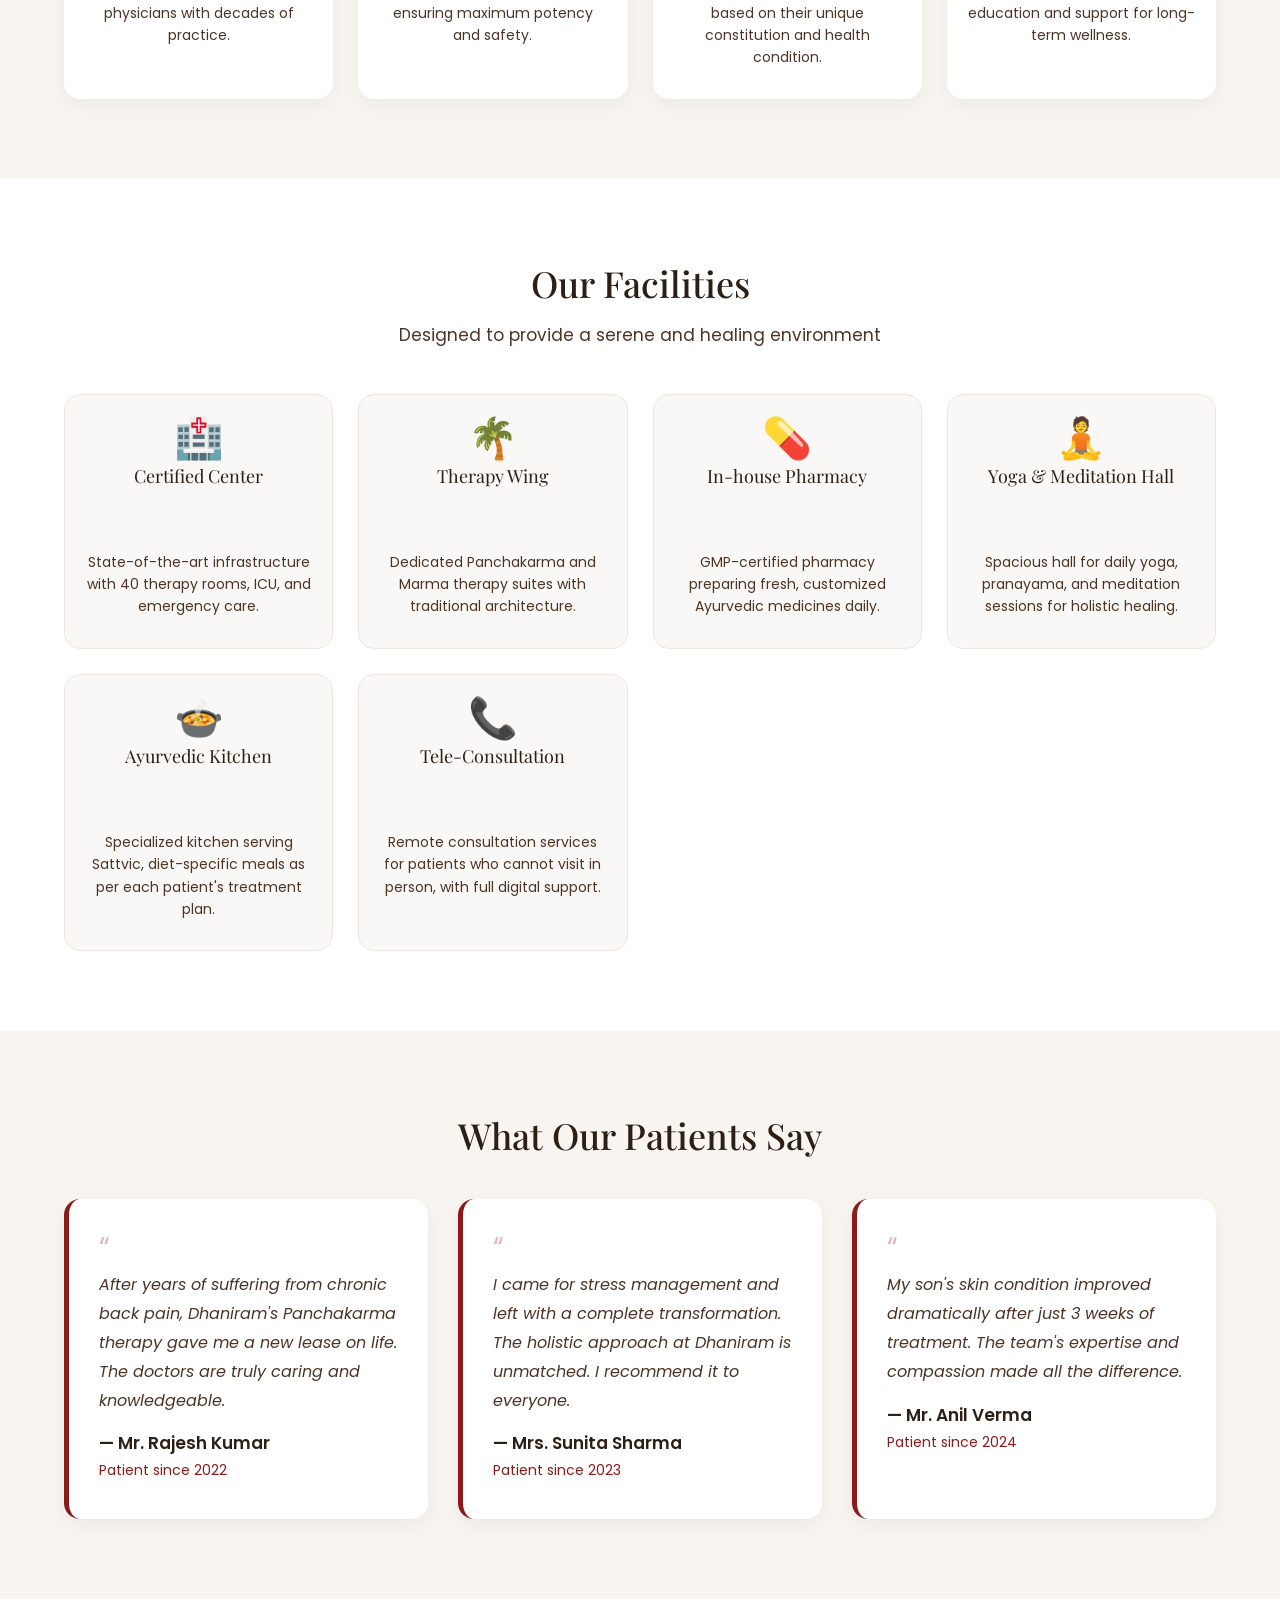
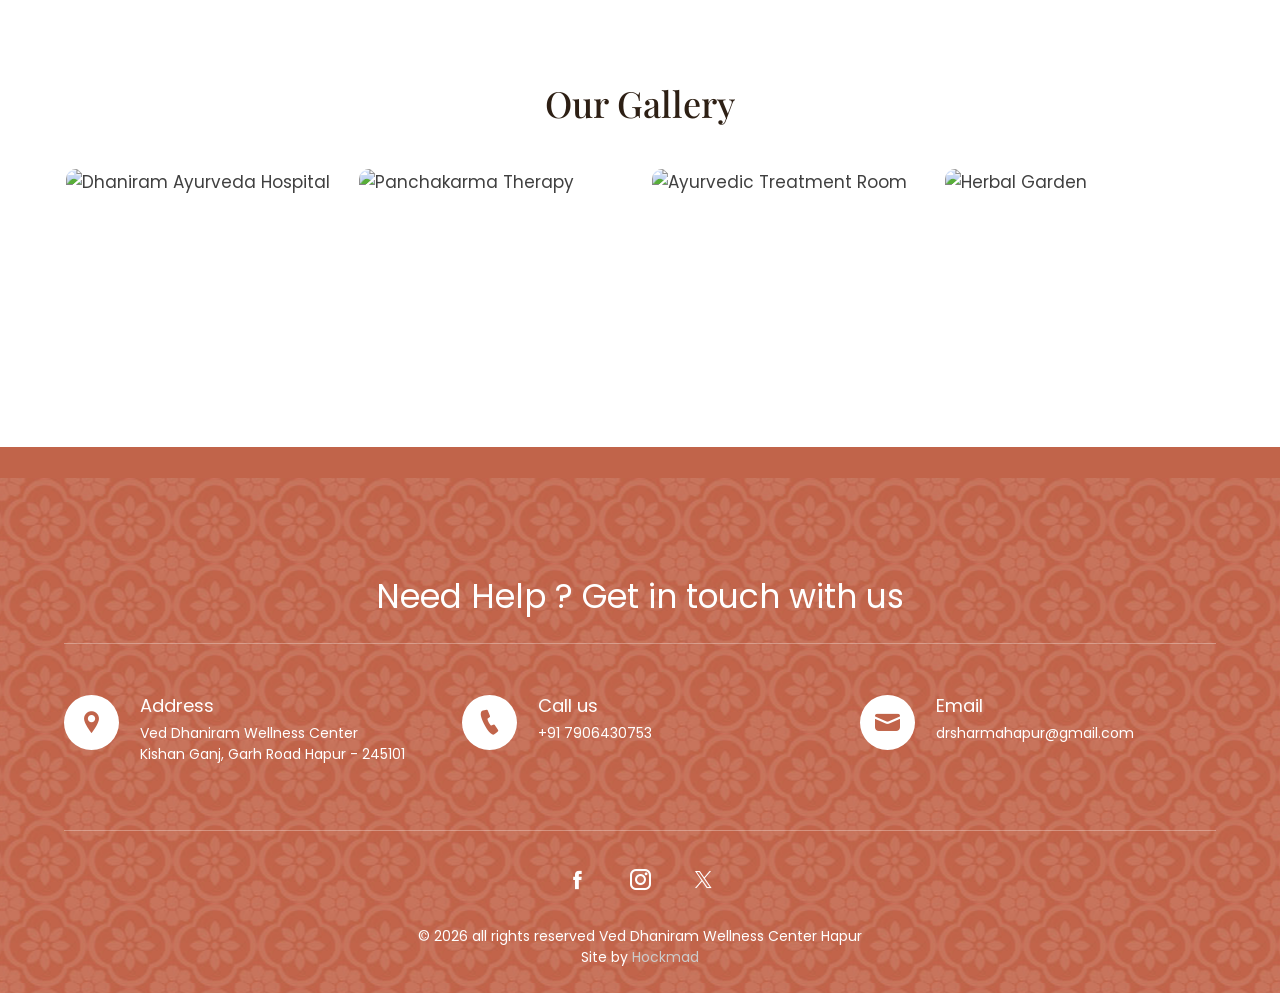
==== commit 980f51a6: "Update about.html" ====
--- a/about.html
+++ b/about.html
@@ -5,7 +5,7 @@
     <meta charset="utf-8">
     <title>About Us - Dhaniram  Ayurveda Hospital | 45 Years of Excellence</title>
     <meta name="description"
-        content="Dhaniram is a NABH Certified  Ayurveda Hospital offering authentic Panchakarma, rejuvenation therapies, and specialized Ayurvedic treatments in Hapur, Noida, and Delhi NCR by experienced  doctors." />
+        content="Dhaniram is a 7906430753 Certified  Ayurveda Hospital offering authentic Panchakarma, rejuvenation therapies, and specialized Ayurvedic treatments in Hapur, Noida, and Delhi NCR by experienced  doctors." />
     <meta name="author" content="Dhaniram Ayurveda Centre">
     <link rel="shortcut icon" href="img/fav.ico">
     <meta name="viewport" content="width=device-width, initial-scale=1, maximum-scale=1" />
@@ -357,7 +357,7 @@
     <!-- ====== TOP BAR ====== -->
     <div class="top1bar">
         <div class="top1bar-cells"><i class="icofont-ui-calendar"></i><strong>Online Booking</strong> Book Appointment</div>
-        <div class="top1bar-cells"><i class="icofont-cop-badge"></i><strong>Accreditation</strong>NABH Certified</div>
+        <div class="top1bar-cells"><i class="icofont-cop-badge"></i><strong>Accreditation</strong>7906430753 Certified</div>
         <div class="top1bar-cells"><i class="icofont-ui-call"></i><strong>Call</strong>+91 7906430753</div>
         <div class="top1bar-cells"><i class="icofont-ui-message"></i><strong>Email</strong>drsharmahapur@gmail.com</div>
     </div>
@@ -481,7 +481,7 @@
     <div class="journey-section">
         <div class="fixwrap">
             <h2 class="section-title fade-in">Our Journey of Healing</h2>
-            <p class="section-subtitle fade-in delay-1">From a small clinic to a NABH-certified hospital — our story is rooted in compassion and excellence.</p>
+            <p class="section-subtitle fade-in delay-1">From a small clinic to a certified hospital — our story is rooted in compassion and excellence.</p>
             <div class="journey-timeline">
                 <div class="journey-item fade-in">
                     <div class="year">1979</div>
@@ -495,8 +495,8 @@
                 </div>
                 <div class="journey-item fade-in delay-2">
                     <div class="year">2015</div>
-                    <h4>NABH Certification</h4>
-                    <p>Achieved NABH accreditation, setting new standards in patient safety, quality care, and clinical excellence.</p>
+                    <h4>Certification</h4>
+                    <p>Achieved 7906430753 accreditation, setting new standards in patient safety, quality care, and clinical excellence.</p>
                 </div>
                 <div class="journey-item fade-in delay-3">
                     <div class="year">2023</div>
@@ -549,7 +549,7 @@
             <div class="facilities-grid">
                 <div class="facility-item fade-in">
                     <span class="icon">🏥</span>
-                    <h4>NABH-Certified Hospital</h4>
+                    <h4>Certified Center</h4>
                     <p>State-of-the-art infrastructure with 40 therapy rooms, ICU, and emergency care.</p>
                 </div>
                 <div class="facility-item fade-in delay-1">
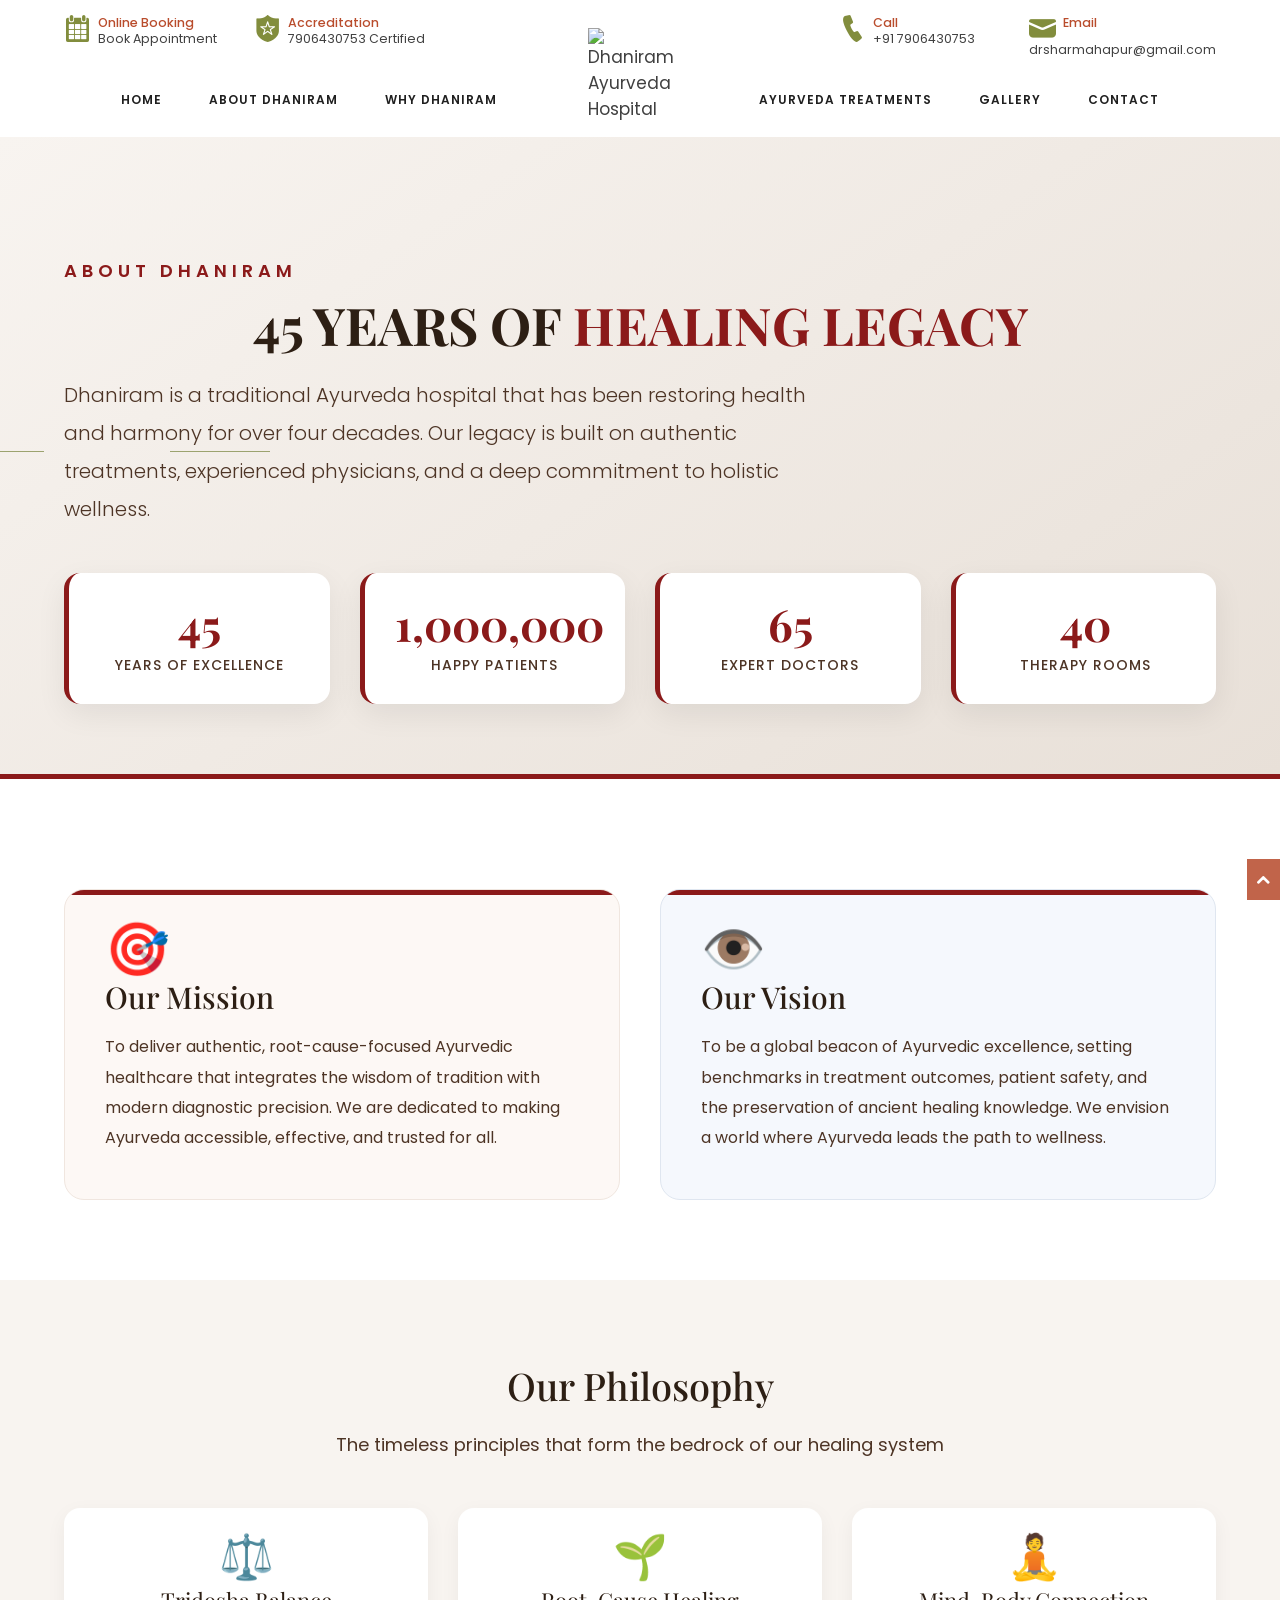
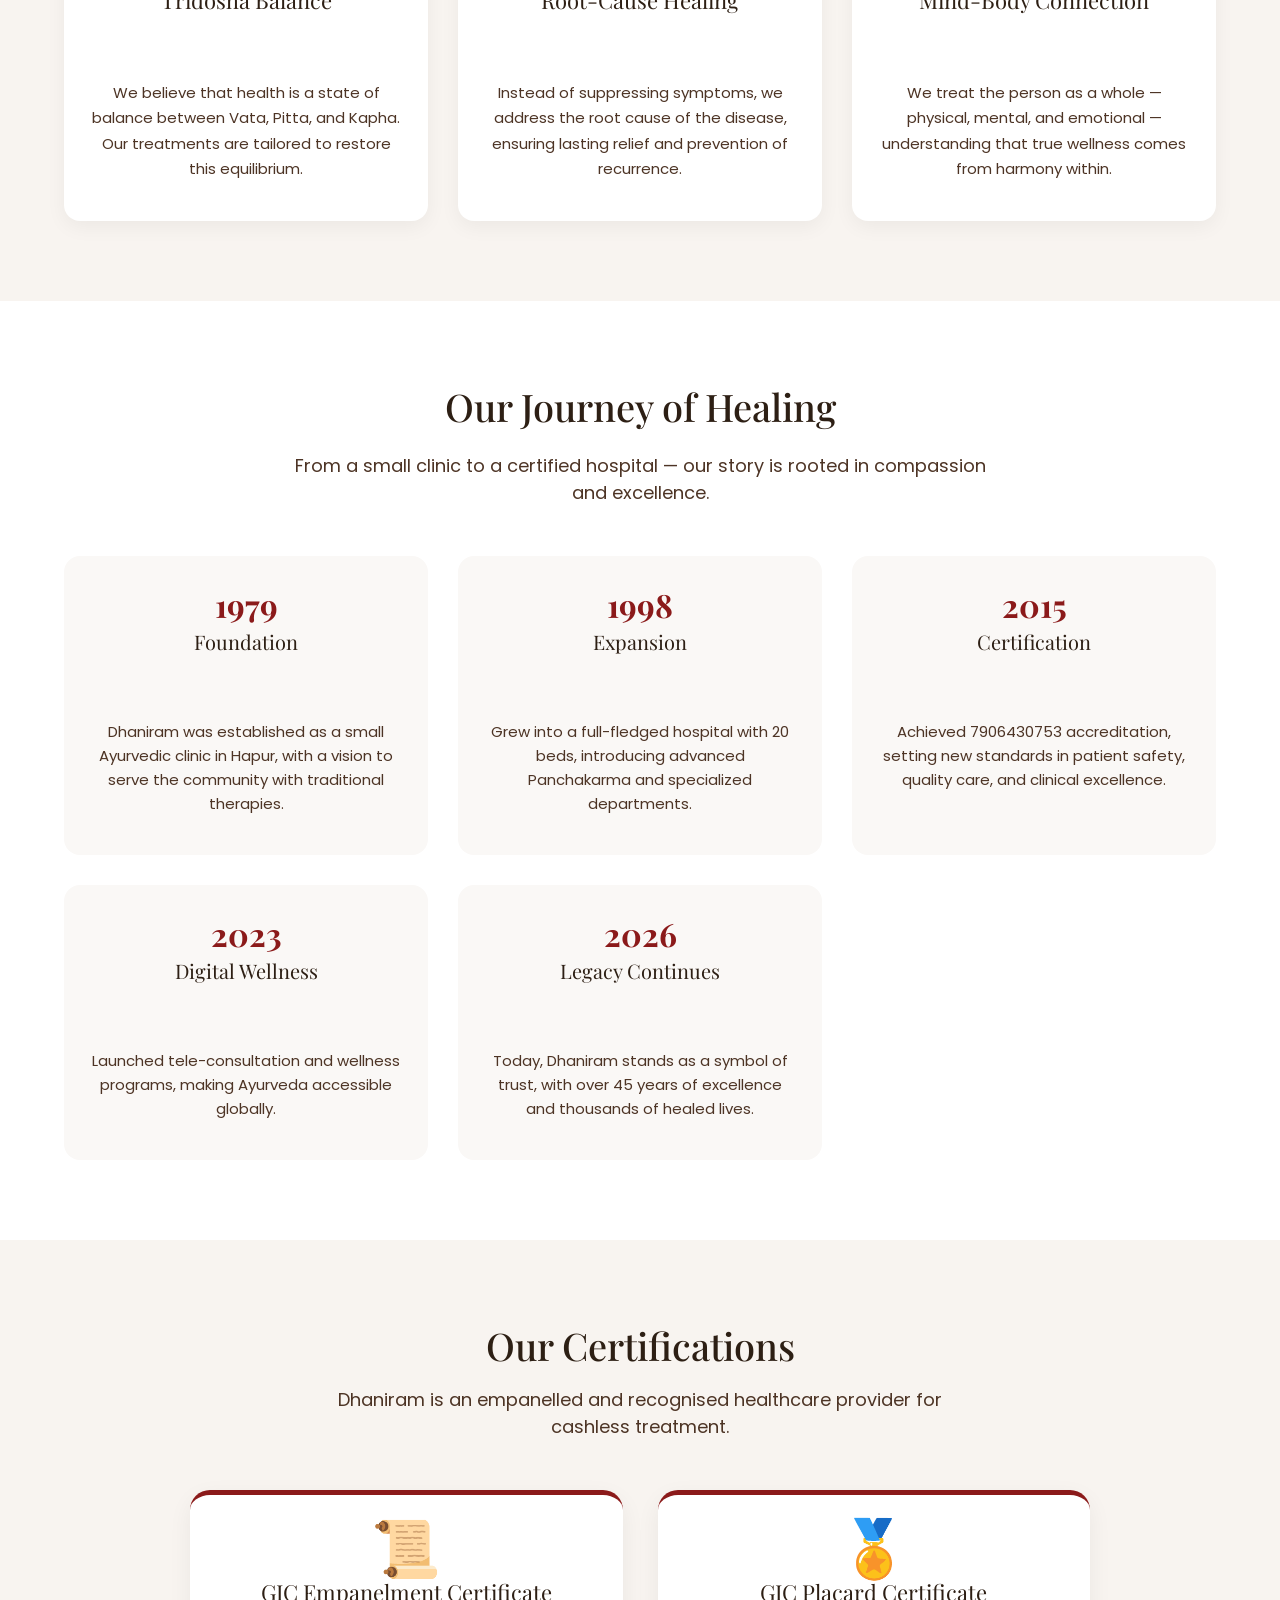
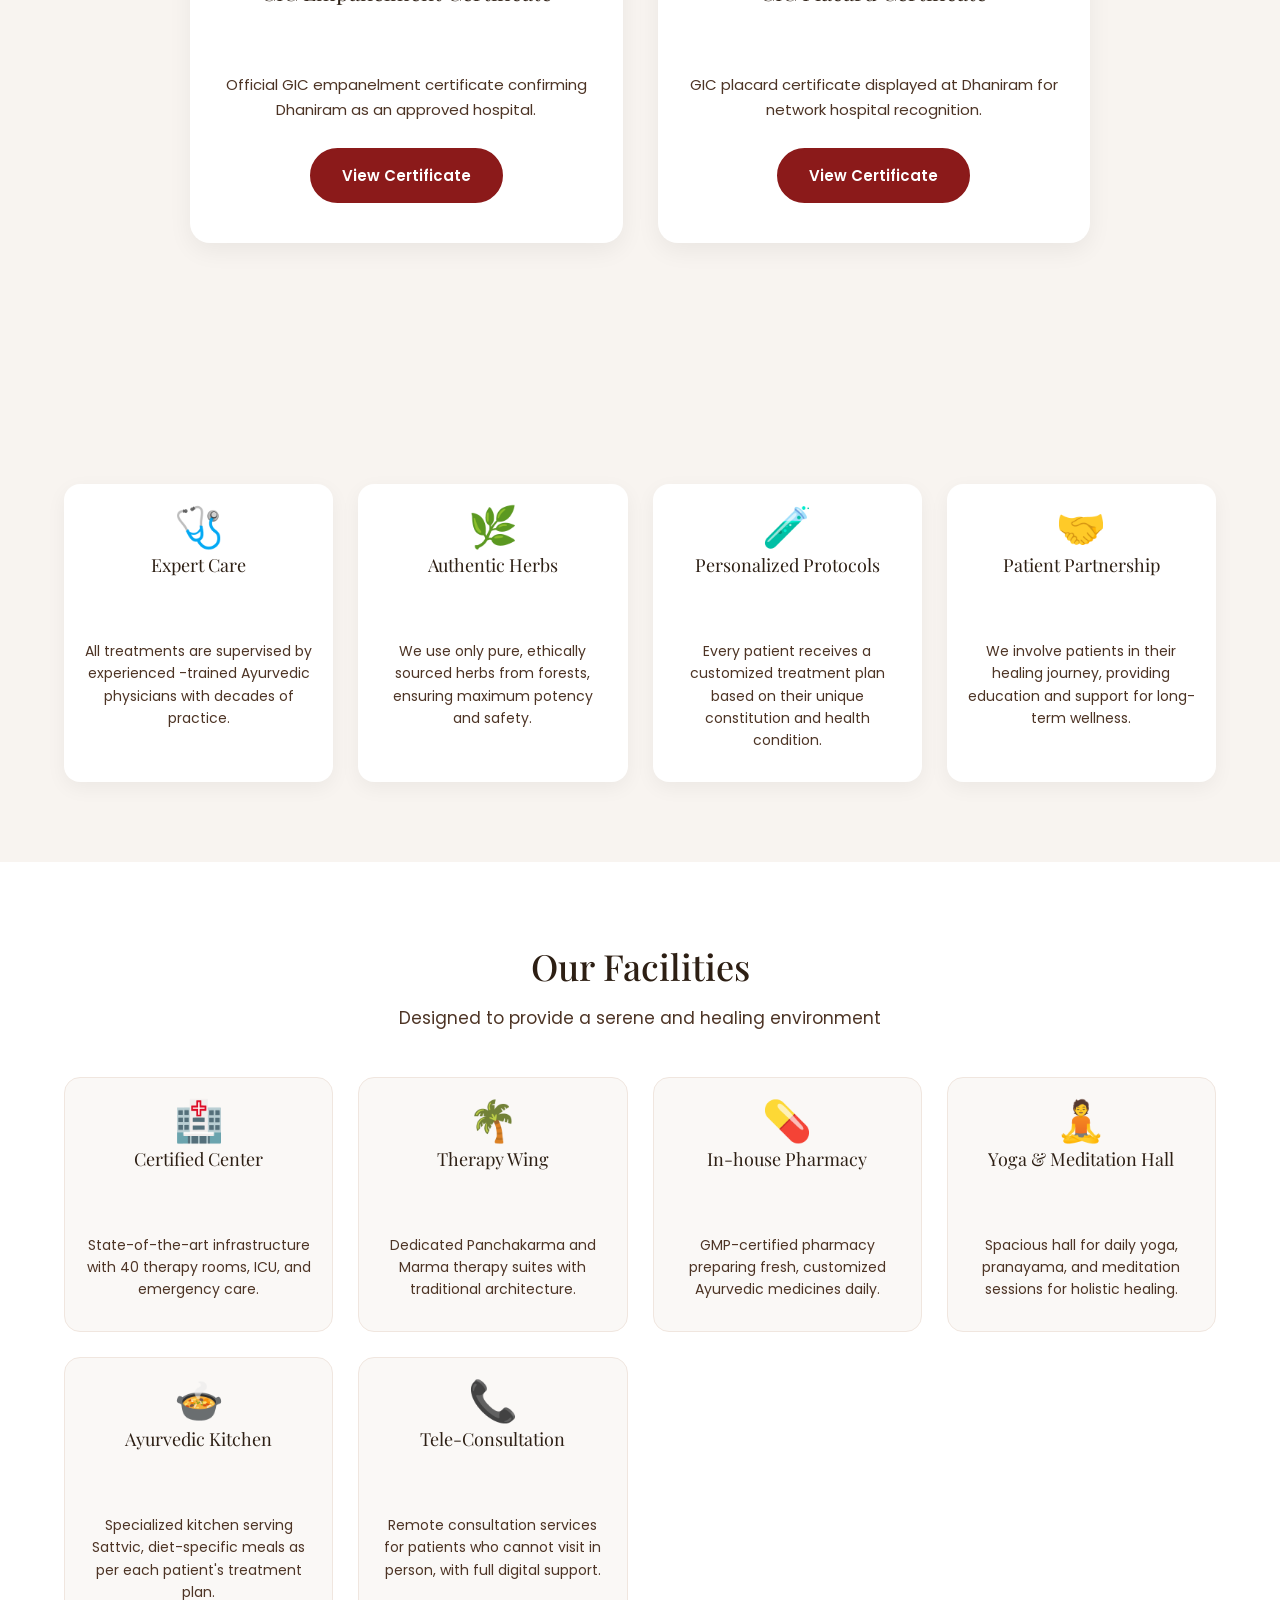
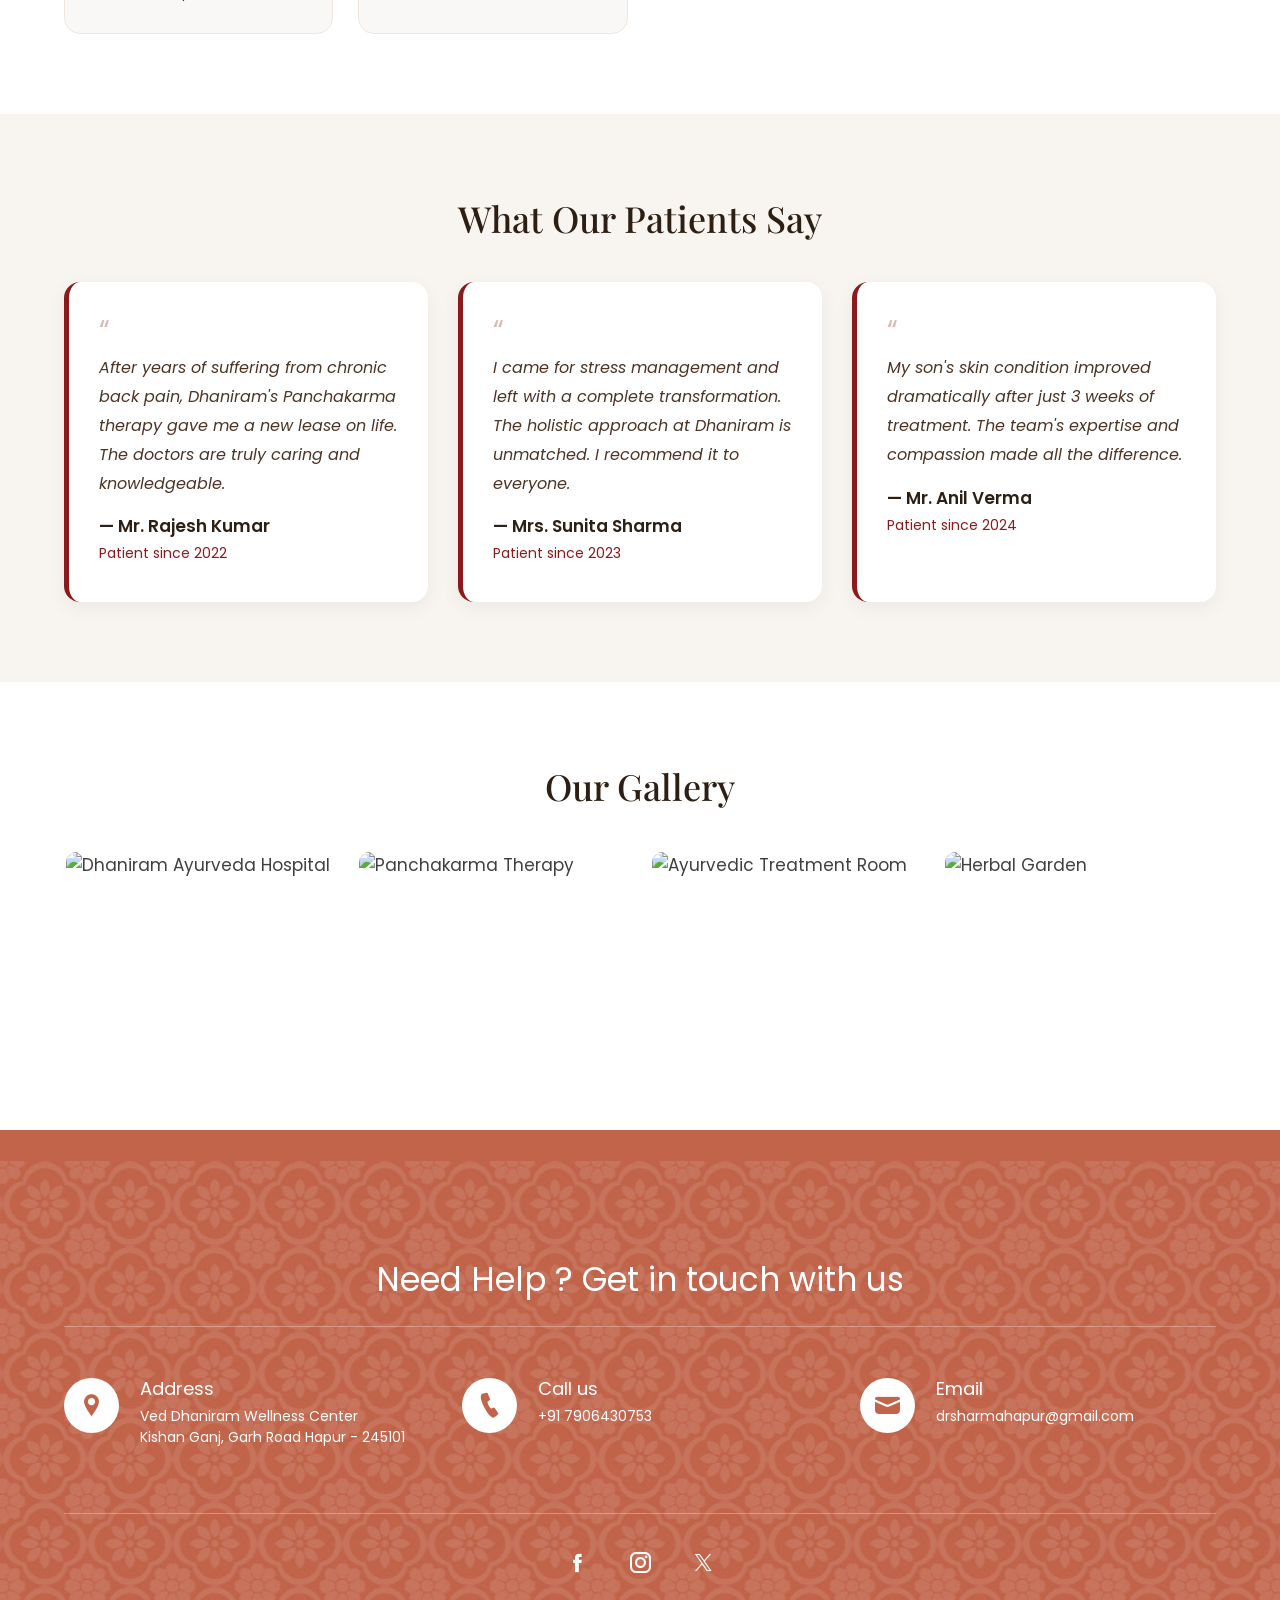
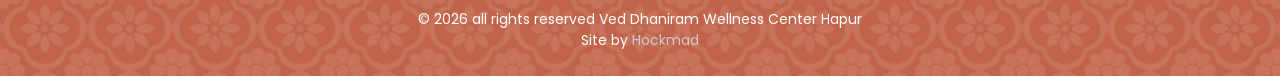
==== commit 2678a440: "Update about.html" ====
--- a/about.html
+++ b/about.html
@@ -346,6 +346,52 @@
         .fade-in.delay-3 { transition-delay: 0.3s; }
         .fade-in.delay-4 { transition-delay: 0.4s; }
         .fade-in.delay-5 { transition-delay: 0.5s; }
+
+
+
+        /* Certificates */
+.cert-section { padding: 80px 0; background: #f8f4f0; }
+.cert-section .section-title { text-align: center; font-size: 38px; font-family: 'Playfair Display', serif; color: #2d1f14; margin-bottom: 15px; }
+.cert-section .section-subtitle { text-align: center; color: #4d3425; max-width: 650px; margin: 0 auto 50px auto; font-size: 18px; }
+.cert-grid {
+    display: grid;
+    grid-template-columns: repeat(2, 1fr);
+    gap: 35px;
+    max-width: 900px;
+    margin: 0 auto;
+}
+.cert-card {
+    background: white;
+    padding: 40px 30px;
+    border-radius: 20px;
+    text-align: center;
+    box-shadow: 0 8px 25px rgba(0,0,0,0.06);
+    border-top: 5px solid #8b1a1a;
+    transition: all 0.3s ease;
+}
+.cert-card:hover { transform: translateY(-6px); box-shadow: 0 18px 40px rgba(139,26,26,0.12); }
+.cert-card .icon { font-size: 56px; display: block; margin-bottom: 15px; }
+.cert-card h4 { font-size: 22px; color: #2d1f14; margin-bottom: 10px; font-family: 'Playfair Display', serif; }
+.cert-card p { font-size: 15px; color: #4d3425; line-height: 1.7; margin-bottom: 25px; }
+.cert-btn {
+    display: inline-block;
+    padding: 12px 30px;
+    background: #8b1a1a;
+    color: #fff;
+    border-radius: 50px;
+    font-weight: 600;
+    font-size: 15px;
+    text-decoration: none;
+    border: 2px solid #8b1a1a;
+    transition: all 0.3s ease;
+}
+.cert-btn:hover { background: transparent; color: #8b1a1a; }
+
+@media (max-width: 768px) {
+    .cert-section { padding: 60px 0; }
+    .cert-section .section-title { font-size: 28px; }
+    .cert-grid { grid-template-columns: 1fr; }
+}
     </style>
 </head>
 
@@ -511,6 +557,29 @@
             </div>
         </div>
     </div>
+
+
+    <!-- CERTIFICATES -->
+<div class="cert-section">
+    <div class="fixwrap">
+        <h2 class="section-title fade-in">Our Certifications</h2>
+        <p class="section-subtitle fade-in delay-1">Dhaniram is an empanelled and recognised healthcare provider for cashless treatment.</p>
+        <div class="cert-grid">
+            <div class="cert-card fade-in">
+                <span class="icon">📜</span>
+                <h4>GIC Empanelment Certificate</h4>
+                <p>Official GIC empanelment certificate confirming Dhaniram as an approved hospital.</p>
+                <a href="pdf/gic-empanelment-certificate.pdf" class="cert-btn" target="_blank" rel="noopener">View Certificate</a>
+            </div>
+            <div class="cert-card fade-in delay-1">
+                <span class="icon">🏅</span>
+                <h4>GIC Placard Certificate</h4>
+                <p>GIC placard certificate displayed at Dhaniram for network hospital recognition.</p>
+                <a href="pdf/gic-placard-certificate.pdf" class="cert-btn" target="_blank" rel="noopener">View Certificate</a>
+            </div>
+        </div>
+    </div>
+</div>
 
     <!-- THE DHANIRAM PROMISE (new) -->
     <div class="promise-section">
